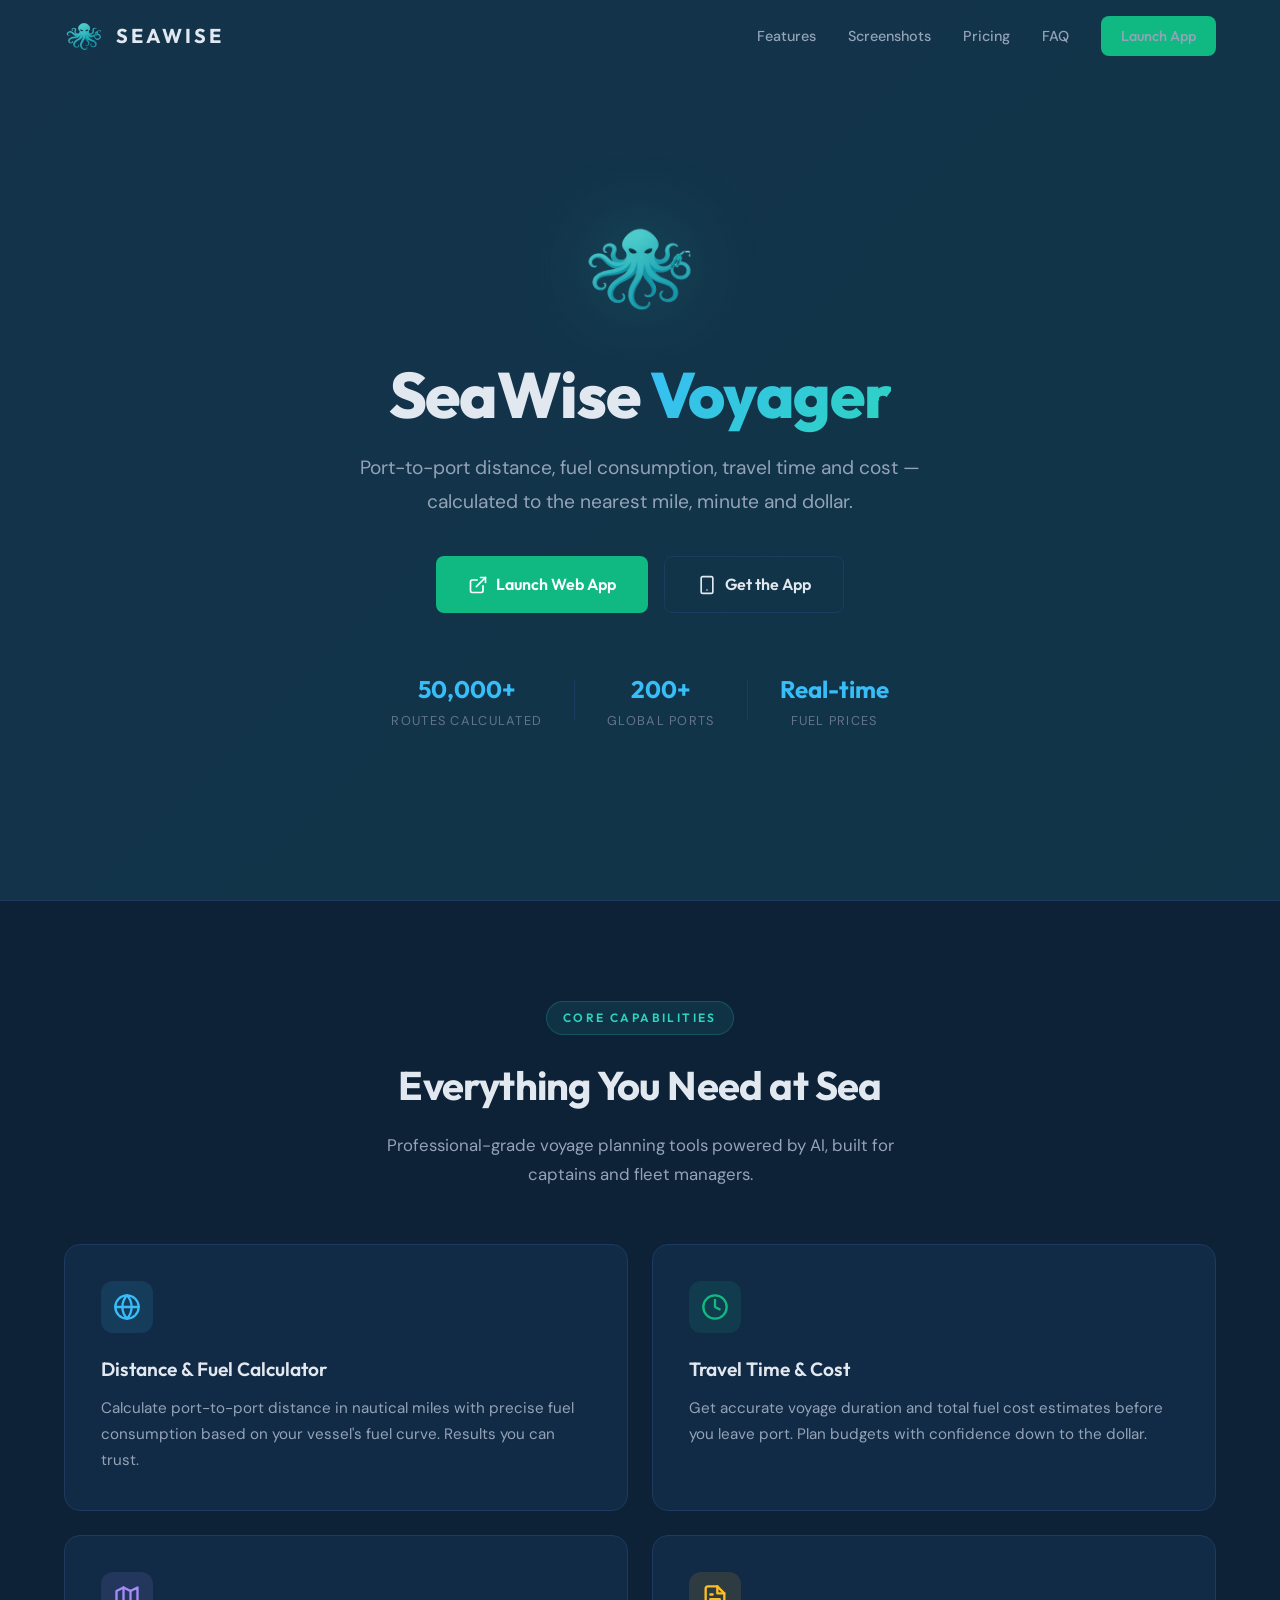
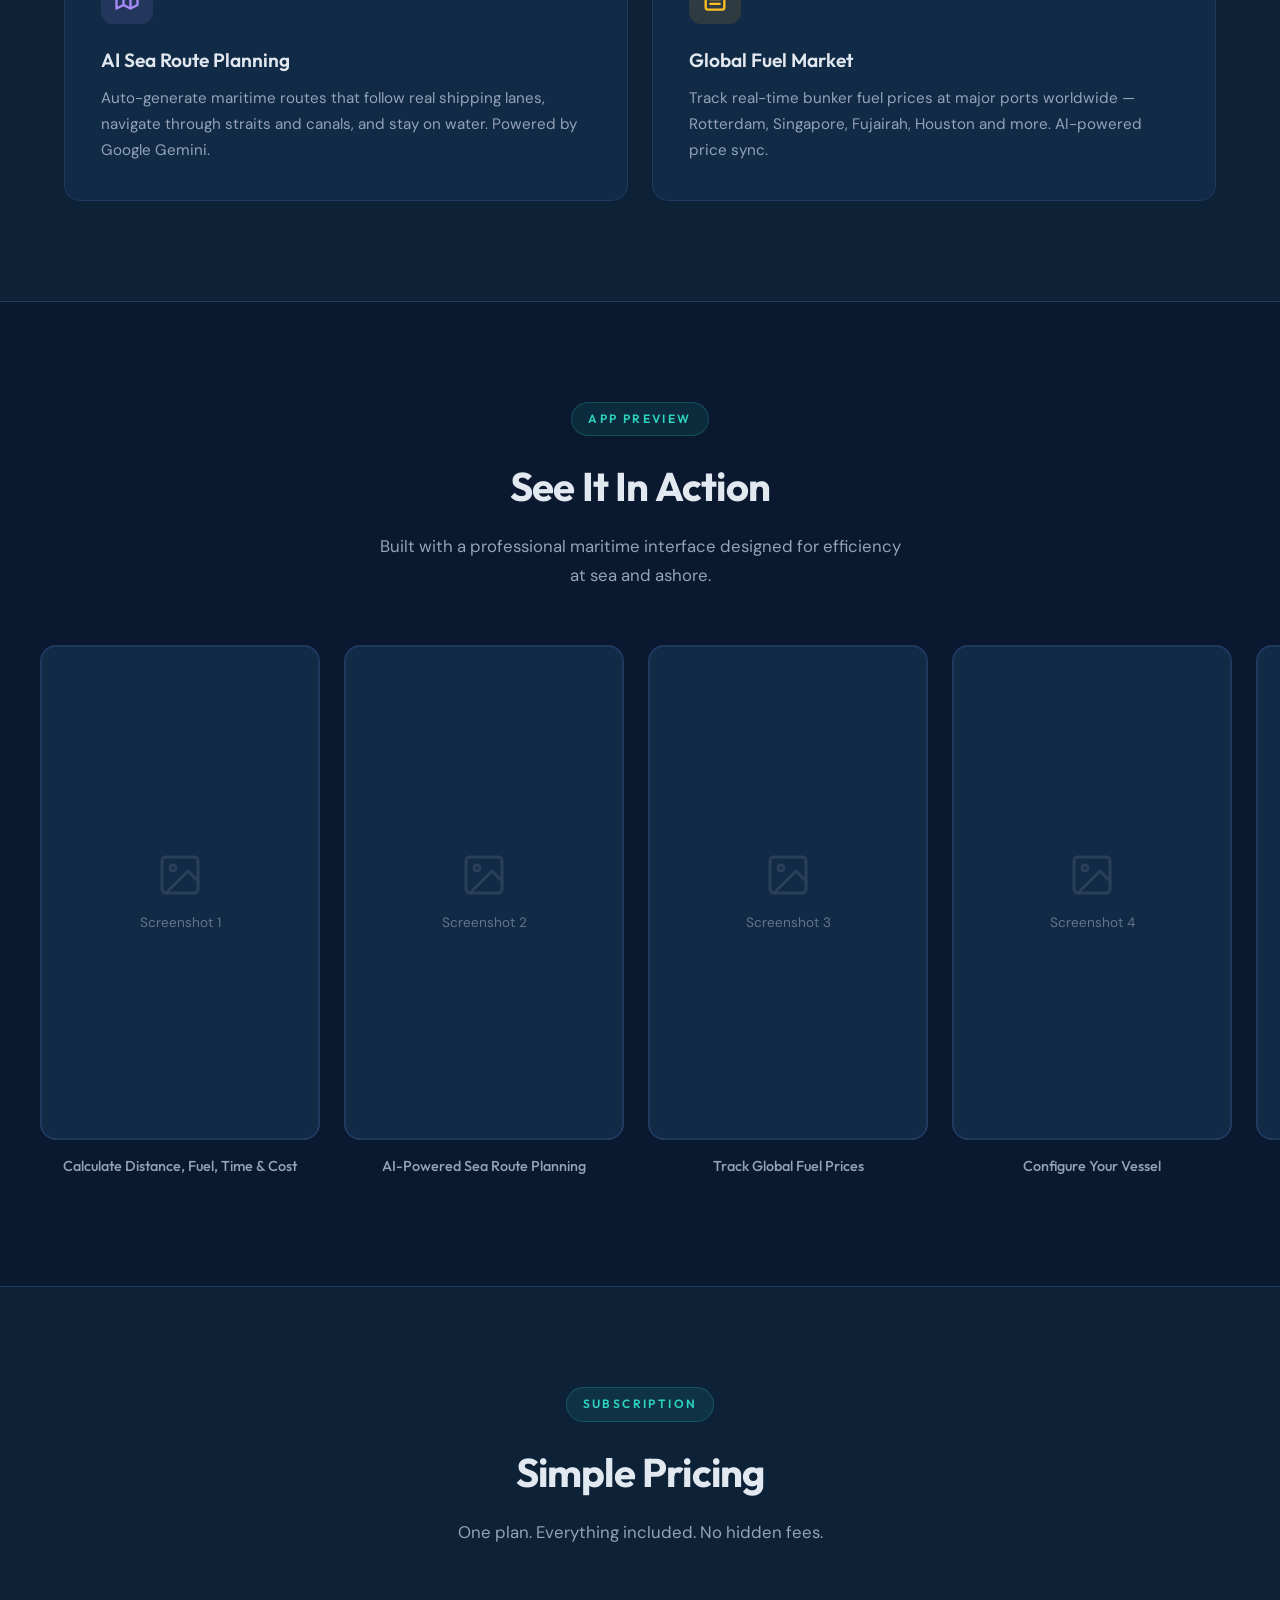
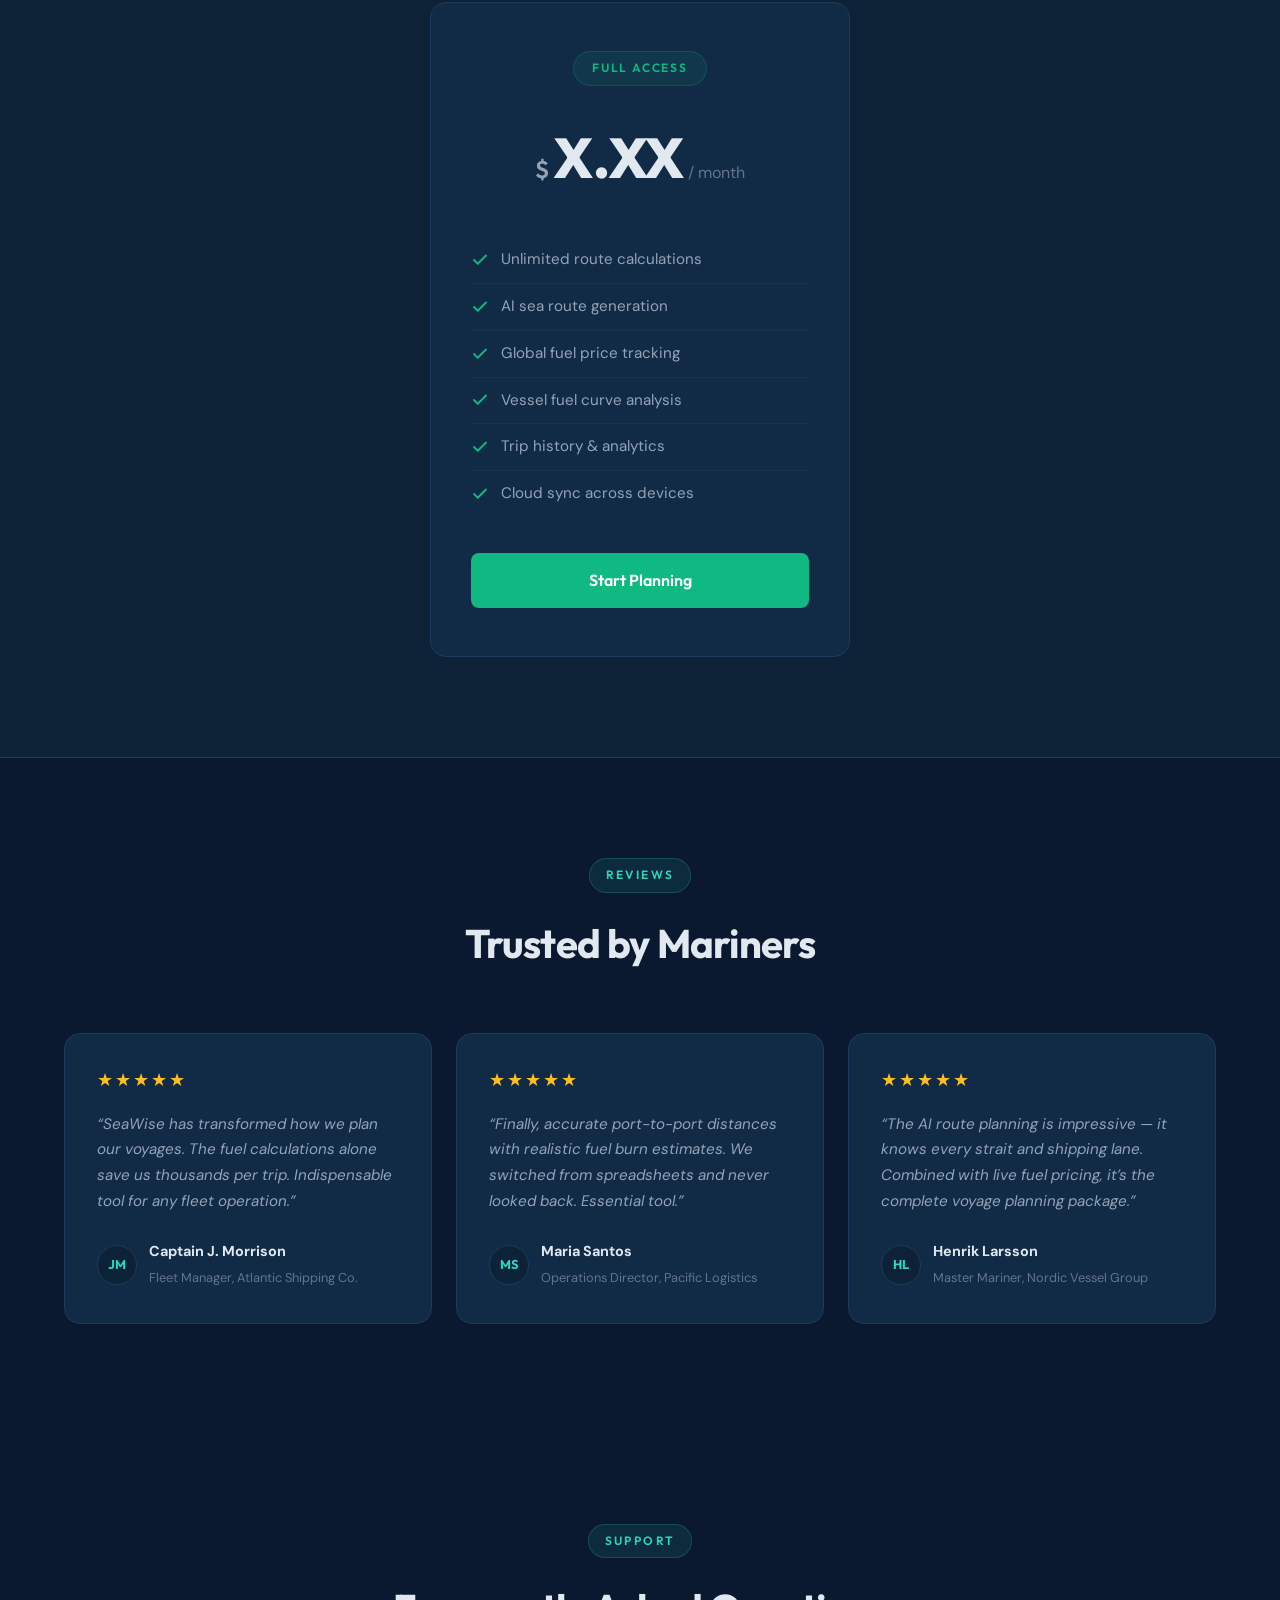
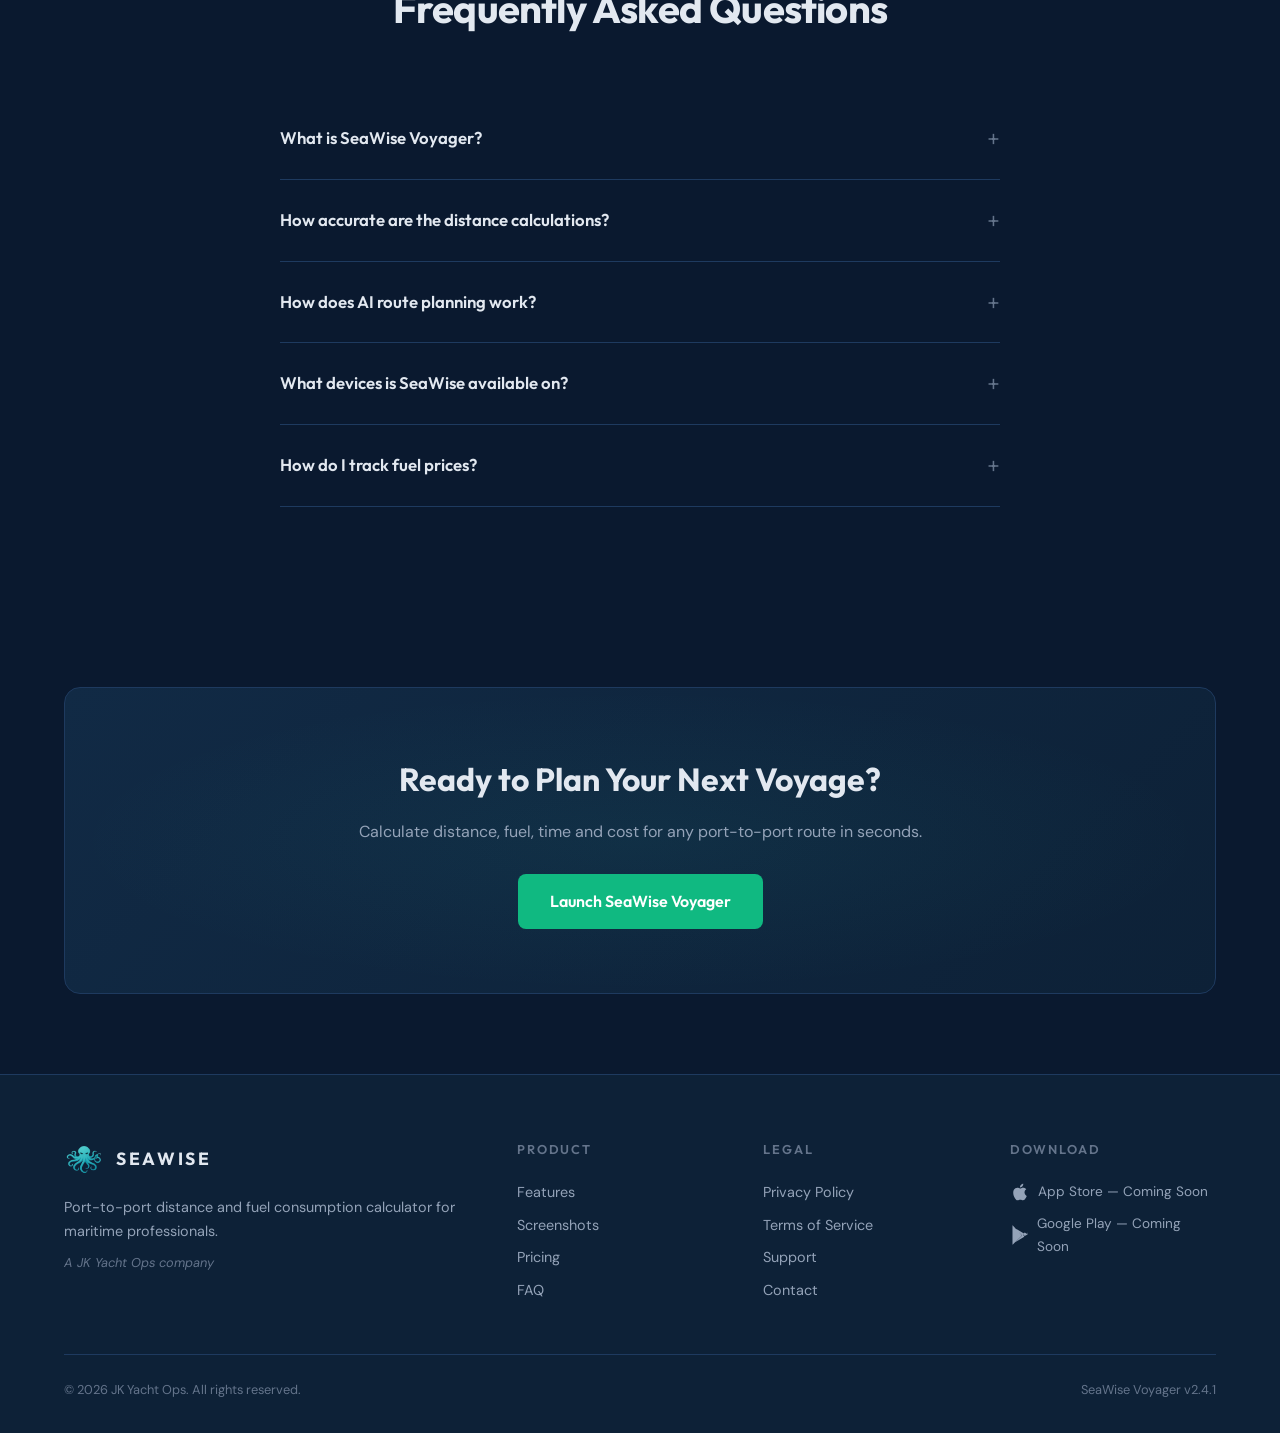
==== index.html @ 017d7a81 "feat: Complete landing page with privacy, terms, support, and metadata Landing page with dark mariti" ====
<!DOCTYPE html>
<html lang="en">
<head>
  <meta charset="UTF-8" />
  <meta name="viewport" content="width=device-width, initial-scale=1.0" />
  <meta name="theme-color" content="#0a192f" />
  <meta name="description" content="SeaWise Voyager — Port-to-port distance, fuel consumption, travel time and cost calculator for maritime professionals." />
  <title>SeaWise Voyager — Maritime Distance &amp; Fuel Calculator</title>
  <link rel="icon" type="image/png" href="images/logo.png" />
  <link rel="preconnect" href="https://fonts.googleapis.com" />
  <link rel="preconnect" href="https://fonts.gstatic.com" crossorigin />
  <link href="https://fonts.googleapis.com/css2?family=Outfit:wght@300;400;500;600;700;800&family=DM+Sans:ital,wght@0,400;0,500;0,700;1,400&display=swap" rel="stylesheet" />
  <link rel="stylesheet" href="style.css" />
</head>
<body>

  <!-- NAV -->
  <nav id="nav">
    <div class="nav-inner">
      <a href="#" class="nav-brand">
        <img src="images/logo.png" alt="SeaWise" class="nav-logo" />
        <span class="nav-wordmark">SEAWISE</span>
      </a>
      <button class="nav-toggle" aria-label="Toggle menu">
        <span></span><span></span><span></span>
      </button>
      <div class="nav-links">
        <a href="#features">Features</a>
        <a href="#screenshots">Screenshots</a>
        <a href="#pricing">Pricing</a>
        <a href="#faq">FAQ</a>
        <a href="https://seawise-voyager.vercel.app" class="btn btn-sm btn-green" target="_blank" rel="noopener">Launch App</a>
      </div>
    </div>
  </nav>

  <!-- HERO -->
  <section id="hero">
    <div class="hero-bg">
      <div class="hero-wave hero-wave-1"></div>
      <div class="hero-wave hero-wave-2"></div>
      <div class="hero-wave hero-wave-3"></div>
    </div>
    <div class="hero-content animate-in">
      <img src="images/logo.png" alt="SeaWise Voyager" class="hero-logo" />
      <h1>SeaWise <span class="text-gradient">Voyager</span></h1>
      <p class="hero-tagline">Port-to-port distance, fuel consumption, travel time and cost &mdash; calculated to the nearest mile, minute and dollar.</p>
      <div class="hero-actions">
        <a href="https://seawise-voyager.vercel.app" class="btn btn-green btn-lg" target="_blank" rel="noopener">
          <svg width="20" height="20" viewBox="0 0 24 24" fill="none" stroke="currentColor" stroke-width="2" stroke-linecap="round" stroke-linejoin="round"><path d="M18 13v6a2 2 0 0 1-2 2H5a2 2 0 0 1-2-2V8a2 2 0 0 1 2-2h6"/><polyline points="15 3 21 3 21 9"/><line x1="10" y1="14" x2="21" y2="3"/></svg>
          Launch Web App
        </a>
        <a href="#pricing" class="btn btn-outline btn-lg">
          <svg width="20" height="20" viewBox="0 0 24 24" fill="none" stroke="currentColor" stroke-width="2" stroke-linecap="round" stroke-linejoin="round"><rect x="5" y="2" width="14" height="20" rx="2" ry="2"/><line x1="12" y1="18" x2="12.01" y2="18"/></svg>
          Get the App
        </a>
      </div>
      <div class="hero-stats">
        <div class="hero-stat">
          <span class="hero-stat-value">50,000+</span>
          <span class="hero-stat-label">Routes Calculated</span>
        </div>
        <div class="hero-stat-divider"></div>
        <div class="hero-stat">
          <span class="hero-stat-value">200+</span>
          <span class="hero-stat-label">Global Ports</span>
        </div>
        <div class="hero-stat-divider"></div>
        <div class="hero-stat">
          <span class="hero-stat-value">Real-time</span>
          <span class="hero-stat-label">Fuel Prices</span>
        </div>
      </div>
    </div>
  </section>

  <!-- FEATURES -->
  <section id="features">
    <div class="container">
      <div class="section-header animate-in">
        <span class="section-tag">Core Capabilities</span>
        <h2>Everything You Need at Sea</h2>
        <p class="section-desc">Professional-grade voyage planning tools powered by AI, built for captains and fleet managers.</p>
      </div>
      <div class="features-grid">
        <div class="feature-card animate-in">
          <div class="feature-icon feature-icon-cyan">
            <svg width="28" height="28" viewBox="0 0 24 24" fill="none" stroke="currentColor" stroke-width="2" stroke-linecap="round" stroke-linejoin="round"><circle cx="12" cy="12" r="10"/><path d="M12 2a15.3 15.3 0 0 1 4 10 15.3 15.3 0 0 1-4 10 15.3 15.3 0 0 1-4-10 15.3 15.3 0 0 1 4-10z"/><line x1="2" y1="12" x2="22" y2="12"/></svg>
          </div>
          <h3>Distance &amp; Fuel Calculator</h3>
          <p>Calculate port-to-port distance in nautical miles with precise fuel consumption based on your vessel's fuel curve. Results you can trust.</p>
        </div>
        <div class="feature-card animate-in">
          <div class="feature-icon feature-icon-green">
            <svg width="28" height="28" viewBox="0 0 24 24" fill="none" stroke="currentColor" stroke-width="2" stroke-linecap="round" stroke-linejoin="round"><circle cx="12" cy="12" r="10"/><polyline points="12 6 12 12 16 14"/></svg>
          </div>
          <h3>Travel Time &amp; Cost</h3>
          <p>Get accurate voyage duration and total fuel cost estimates before you leave port. Plan budgets with confidence down to the dollar.</p>
        </div>
        <div class="feature-card animate-in">
          <div class="feature-icon feature-icon-purple">
            <svg width="28" height="28" viewBox="0 0 24 24" fill="none" stroke="currentColor" stroke-width="2" stroke-linecap="round" stroke-linejoin="round"><polygon points="3 6 9 3 15 6 21 3 21 18 15 21 9 18 3 21"/><line x1="9" y1="3" x2="9" y2="18"/><line x1="15" y1="6" x2="15" y2="21"/></svg>
          </div>
          <h3>AI Sea Route Planning</h3>
          <p>Auto-generate maritime routes that follow real shipping lanes, navigate through straits and canals, and stay on water. Powered by Google Gemini.</p>
        </div>
        <div class="feature-card animate-in">
          <div class="feature-icon feature-icon-amber">
            <svg width="28" height="28" viewBox="0 0 24 24" fill="none" stroke="currentColor" stroke-width="2" stroke-linecap="round" stroke-linejoin="round"><path d="M14 2H6a2 2 0 0 0-2 2v16a2 2 0 0 0 2 2h12a2 2 0 0 0 2-2V8z"/><polyline points="14 2 14 8 20 8"/><line x1="16" y1="13" x2="8" y2="13"/><line x1="16" y1="17" x2="8" y2="17"/><polyline points="10 9 9 9 8 9"/></svg>
          </div>
          <h3>Global Fuel Market</h3>
          <p>Track real-time bunker fuel prices at major ports worldwide &mdash; Rotterdam, Singapore, Fujairah, Houston and more. AI-powered price sync.</p>
        </div>
      </div>
    </div>
  </section>

  <!-- SCREENSHOTS -->
  <section id="screenshots">
    <div class="container">
      <div class="section-header animate-in">
        <span class="section-tag">App Preview</span>
        <h2>See It In Action</h2>
        <p class="section-desc">Built with a professional maritime interface designed for efficiency at sea and ashore.</p>
      </div>
    </div>
    <div class="screenshots-track animate-in">
      <div class="screenshot-item">
        <div class="screenshot-frame">
          <div class="screenshot-placeholder">
            <svg width="48" height="48" viewBox="0 0 24 24" fill="none" stroke="currentColor" stroke-width="1.5" stroke-linecap="round" stroke-linejoin="round" opacity="0.3"><rect x="3" y="3" width="18" height="18" rx="2" ry="2"/><circle cx="8.5" cy="8.5" r="1.5"/><polyline points="21 15 16 10 5 21"/></svg>
            <span>Screenshot 1</span>
          </div>
        </div>
        <p class="screenshot-caption">Calculate Distance, Fuel, Time &amp; Cost</p>
      </div>
      <div class="screenshot-item">
        <div class="screenshot-frame">
          <div class="screenshot-placeholder">
            <svg width="48" height="48" viewBox="0 0 24 24" fill="none" stroke="currentColor" stroke-width="1.5" stroke-linecap="round" stroke-linejoin="round" opacity="0.3"><rect x="3" y="3" width="18" height="18" rx="2" ry="2"/><circle cx="8.5" cy="8.5" r="1.5"/><polyline points="21 15 16 10 5 21"/></svg>
            <span>Screenshot 2</span>
          </div>
        </div>
        <p class="screenshot-caption">AI-Powered Sea Route Planning</p>
      </div>
      <div class="screenshot-item">
        <div class="screenshot-frame">
          <div class="screenshot-placeholder">
            <svg width="48" height="48" viewBox="0 0 24 24" fill="none" stroke="currentColor" stroke-width="1.5" stroke-linecap="round" stroke-linejoin="round" opacity="0.3"><rect x="3" y="3" width="18" height="18" rx="2" ry="2"/><circle cx="8.5" cy="8.5" r="1.5"/><polyline points="21 15 16 10 5 21"/></svg>
            <span>Screenshot 3</span>
          </div>
        </div>
        <p class="screenshot-caption">Track Global Fuel Prices</p>
      </div>
      <div class="screenshot-item">
        <div class="screenshot-frame">
          <div class="screenshot-placeholder">
            <svg width="48" height="48" viewBox="0 0 24 24" fill="none" stroke="currentColor" stroke-width="1.5" stroke-linecap="round" stroke-linejoin="round" opacity="0.3"><rect x="3" y="3" width="18" height="18" rx="2" ry="2"/><circle cx="8.5" cy="8.5" r="1.5"/><polyline points="21 15 16 10 5 21"/></svg>
            <span>Screenshot 4</span>
          </div>
        </div>
        <p class="screenshot-caption">Configure Your Vessel</p>
      </div>
      <div class="screenshot-item">
        <div class="screenshot-frame">
          <div class="screenshot-placeholder">
            <svg width="48" height="48" viewBox="0 0 24 24" fill="none" stroke="currentColor" stroke-width="1.5" stroke-linecap="round" stroke-linejoin="round" opacity="0.3"><rect x="3" y="3" width="18" height="18" rx="2" ry="2"/><circle cx="8.5" cy="8.5" r="1.5"/><polyline points="21 15 16 10 5 21"/></svg>
            <span>Screenshot 5</span>
          </div>
        </div>
        <p class="screenshot-caption">Voyage History &amp; Analytics</p>
      </div>
    </div>
  </section>

  <!-- PRICING -->
  <section id="pricing">
    <div class="container">
      <div class="section-header animate-in">
        <span class="section-tag">Subscription</span>
        <h2>Simple Pricing</h2>
        <p class="section-desc">One plan. Everything included. No hidden fees.</p>
      </div>
      <div class="pricing-card animate-in">
        <div class="pricing-badge">Full Access</div>
        <div class="pricing-amount">
          <span class="pricing-currency">$</span>
          <span class="pricing-value">X.XX</span>
          <span class="pricing-period">/ month</span>
        </div>
        <ul class="pricing-features">
          <li><svg width="18" height="18" viewBox="0 0 24 24" fill="none" stroke="#10b981" stroke-width="2.5" stroke-linecap="round" stroke-linejoin="round"><polyline points="20 6 9 17 4 12"/></svg> Unlimited route calculations</li>
          <li><svg width="18" height="18" viewBox="0 0 24 24" fill="none" stroke="#10b981" stroke-width="2.5" stroke-linecap="round" stroke-linejoin="round"><polyline points="20 6 9 17 4 12"/></svg> AI sea route generation</li>
          <li><svg width="18" height="18" viewBox="0 0 24 24" fill="none" stroke="#10b981" stroke-width="2.5" stroke-linecap="round" stroke-linejoin="round"><polyline points="20 6 9 17 4 12"/></svg> Global fuel price tracking</li>
          <li><svg width="18" height="18" viewBox="0 0 24 24" fill="none" stroke="#10b981" stroke-width="2.5" stroke-linecap="round" stroke-linejoin="round"><polyline points="20 6 9 17 4 12"/></svg> Vessel fuel curve analysis</li>
          <li><svg width="18" height="18" viewBox="0 0 24 24" fill="none" stroke="#10b981" stroke-width="2.5" stroke-linecap="round" stroke-linejoin="round"><polyline points="20 6 9 17 4 12"/></svg> Trip history &amp; analytics</li>
          <li><svg width="18" height="18" viewBox="0 0 24 24" fill="none" stroke="#10b981" stroke-width="2.5" stroke-linecap="round" stroke-linejoin="round"><polyline points="20 6 9 17 4 12"/></svg> Cloud sync across devices</li>
        </ul>
        <a href="https://seawise-voyager.vercel.app" class="btn btn-green btn-lg btn-full" target="_blank" rel="noopener">Start Planning</a>
      </div>
    </div>
  </section>

  <!-- TESTIMONIALS -->
  <section id="testimonials">
    <div class="container">
      <div class="section-header animate-in">
        <span class="section-tag">Reviews</span>
        <h2>Trusted by Mariners</h2>
      </div>
      <div class="testimonials-grid">
        <div class="testimonial-card animate-in">
          <div class="testimonial-stars">&#9733;&#9733;&#9733;&#9733;&#9733;</div>
          <blockquote>&ldquo;SeaWise has transformed how we plan our voyages. The fuel calculations alone save us thousands per trip. Indispensable tool for any fleet operation.&rdquo;</blockquote>
          <div class="testimonial-author">
            <div class="testimonial-avatar">JM</div>
            <div>
              <strong>Captain J. Morrison</strong>
              <span>Fleet Manager, Atlantic Shipping Co.</span>
            </div>
          </div>
        </div>
        <div class="testimonial-card animate-in">
          <div class="testimonial-stars">&#9733;&#9733;&#9733;&#9733;&#9733;</div>
          <blockquote>&ldquo;Finally, accurate port-to-port distances with realistic fuel burn estimates. We switched from spreadsheets and never looked back. Essential tool.&rdquo;</blockquote>
          <div class="testimonial-author">
            <div class="testimonial-avatar">MS</div>
            <div>
              <strong>Maria Santos</strong>
              <span>Operations Director, Pacific Logistics</span>
            </div>
          </div>
        </div>
        <div class="testimonial-card animate-in">
          <div class="testimonial-stars">&#9733;&#9733;&#9733;&#9733;&#9733;</div>
          <blockquote>&ldquo;The AI route planning is impressive &mdash; it knows every strait and shipping lane. Combined with live fuel pricing, it&rsquo;s the complete voyage planning package.&rdquo;</blockquote>
          <div class="testimonial-author">
            <div class="testimonial-avatar">HL</div>
            <div>
              <strong>Henrik Larsson</strong>
              <span>Master Mariner, Nordic Vessel Group</span>
            </div>
          </div>
        </div>
      </div>
    </div>
  </section>

  <!-- FAQ -->
  <section id="faq">
    <div class="container">
      <div class="section-header animate-in">
        <span class="section-tag">Support</span>
        <h2>Frequently Asked Questions</h2>
      </div>
      <div class="faq-list animate-in">
        <details class="faq-item">
          <summary>What is SeaWise Voyager?</summary>
          <div class="faq-answer">
            <p>SeaWise Voyager is a port-to-port distance and fuel consumption calculator built for maritime professionals. Enter your origin and destination ports, configure your vessel's speed and fuel burn rate, and get precise calculations for distance (nautical miles), fuel consumption (liters or gallons), estimated travel time, and total voyage cost. It also includes AI-powered sea route generation and a global fuel price tracker.</p>
          </div>
        </details>
        <details class="faq-item">
          <summary>How accurate are the distance calculations?</summary>
          <div class="faq-answer">
            <p>SeaWise uses AI-powered route generation with Google Search grounding to plot realistic maritime routes that follow established shipping lanes, navigate through straits and canals, and avoid land. Distance is calculated using the Haversine formula along the generated waypoints, giving you nautical mile accuracy that reflects actual sailing routes rather than straight-line estimates.</p>
          </div>
        </details>
        <details class="faq-item">
          <summary>How does AI route planning work?</summary>
          <div class="faq-answer">
            <p>When you enter origin and destination ports, our AI analyzes the route and generates maritime waypoints that follow real shipping lanes. It accounts for major chokepoints like the English Channel, Strait of Gibraltar, Suez Canal, Malacca Strait, and Panama Canal. The AI uses Google Search grounding to access real geographic data, ensuring waypoints stay on navigable water.</p>
          </div>
        </details>
        <details class="faq-item">
          <summary>What devices is SeaWise available on?</summary>
          <div class="faq-answer">
            <p>SeaWise Voyager is available as a web app accessible from any modern browser at <a href="https://seawise-voyager.vercel.app" target="_blank" rel="noopener">seawise-voyager.vercel.app</a>. Native iOS and Android apps are coming soon to the Apple App Store and Google Play Store. Your data syncs seamlessly across all your devices via cloud storage.</p>
          </div>
        </details>
        <details class="faq-item">
          <summary>How do I track fuel prices?</summary>
          <div class="faq-answer">
            <p>The Global Fuel Market feature tracks bunker fuel prices at major ports worldwide including Rotterdam, Singapore, Fujairah, Houston, Gibraltar, Panama Canal, and Miami. Prices are updated via AI-powered sync that pulls the latest rates from global fuel suppliers. You can view prices per liter or per gallon, compare across ports, and factor live pricing into your voyage cost estimates.</p>
          </div>
        </details>
      </div>
    </div>
  </section>

  <!-- CTA BANNER -->
  <section id="cta">
    <div class="container">
      <div class="cta-card animate-in">
        <h2>Ready to Plan Your Next Voyage?</h2>
        <p>Calculate distance, fuel, time and cost for any port-to-port route in seconds.</p>
        <a href="https://seawise-voyager.vercel.app" class="btn btn-green btn-lg" target="_blank" rel="noopener">Launch SeaWise Voyager</a>
      </div>
    </div>
  </section>

  <!-- FOOTER -->
  <footer id="footer">
    <div class="container">
      <div class="footer-grid">
        <div class="footer-brand">
          <div class="footer-logo-row">
            <img src="images/logo.png" alt="SeaWise" class="footer-logo" />
            <span class="footer-wordmark">SEAWISE</span>
          </div>
          <p class="footer-tagline">Port-to-port distance and fuel consumption calculator for maritime professionals.</p>
          <p class="footer-company">A JK Yacht Ops company</p>
        </div>
        <div class="footer-col">
          <h4>Product</h4>
          <a href="#features">Features</a>
          <a href="#screenshots">Screenshots</a>
          <a href="#pricing">Pricing</a>
          <a href="#faq">FAQ</a>
        </div>
        <div class="footer-col">
          <h4>Legal</h4>
          <a href="privacy.html">Privacy Policy</a>
          <a href="terms.html">Terms of Service</a>
          <a href="support.html">Support</a>
          <a href="mailto:contact@seawise.site">Contact</a>
        </div>
        <div class="footer-col">
          <h4>Download</h4>
          <a href="#" class="store-badge">
            <svg width="20" height="20" viewBox="0 0 24 24" fill="currentColor"><path d="M18.71 19.5c-.83 1.24-1.71 2.45-3.05 2.47-1.34.03-1.77-.79-3.29-.79-1.53 0-2 .77-3.27.82-1.31.05-2.3-1.32-3.14-2.53C4.25 17 2.94 12.45 4.7 9.39c.87-1.52 2.43-2.48 4.12-2.51 1.28-.02 2.5.87 3.29.87.78 0 2.26-1.07 3.8-.91.65.03 2.47.26 3.64 1.98-.09.06-2.17 1.28-2.15 3.81.03 3.02 2.65 4.03 2.68 4.04-.03.07-.42 1.44-1.38 2.83M13 3.5c.73-.83 1.94-1.46 2.94-1.5.13 1.17-.34 2.35-1.04 3.19-.69.85-1.83 1.51-2.95 1.42-.15-1.15.41-2.35 1.05-3.11z"/></svg>
            App Store — Coming Soon
          </a>
          <a href="#" class="store-badge">
            <svg width="20" height="20" viewBox="0 0 24 24" fill="currentColor"><path d="M3.18 23.67L14.32 12.53 3.18.34c-.27.12-.18.96-.18 1.2V22.5c0 .23-.09 1.03.18 1.17zM16.8 10.06L5.82 3.72l9.16 9.16L16.8 10.06zm.59 3.37l-1.83-1.83-9.16 9.16L16.8 14.42l.59-.99zM21.2 11.1l-3.39-1.98-2.09 2.09 2.09 2.09 3.39-1.98c.58-.34.58-1.88 0-2.22z"/></svg>
            Google Play — Coming Soon
          </a>
        </div>
      </div>
      <div class="footer-bottom">
        <p>&copy; 2026 JK Yacht Ops. All rights reserved.</p>
        <p>SeaWise Voyager v2.4.1</p>
      </div>
    </div>
  </footer>

  <script src="script.js"></script>
</body>
</html>
---- style.css ----
/* =============================================
   SeaWise Voyager — Landing Page
   Dark maritime command bridge aesthetic
   ============================================= */

:root {
  --bg-primary: #0a192f;
  --bg-secondary: #0d2137;
  --bg-card: #112a45;
  --bg-card-hover: #153352;
  --border: #1e3a5f;
  --border-glow: #38bdf8;
  --text-primary: #e2e8f0;
  --text-secondary: #94a3b8;
  --text-muted: #64748b;
  --accent-cyan: #38bdf8;
  --accent-teal: #2dd4bf;
  --accent-green: #10b981;
  --accent-purple: #a78bfa;
  --accent-amber: #fbbf24;
  --font-display: 'Outfit', sans-serif;
  --font-body: 'DM Sans', sans-serif;
  --radius: 16px;
  --radius-sm: 8px;
}

*, *::before, *::after {
  margin: 0;
  padding: 0;
  box-sizing: border-box;
}

html {
  scroll-behavior: smooth;
  scroll-padding-top: 80px;
}

body {
  font-family: var(--font-body);
  background: var(--bg-primary);
  color: var(--text-primary);
  line-height: 1.7;
  overflow-x: hidden;
  -webkit-font-smoothing: antialiased;
}

.container {
  max-width: 1200px;
  margin: 0 auto;
  padding: 0 24px;
}

/* --- ANIMATIONS --- */

.animate-in {
  opacity: 0;
  transform: translateY(32px);
  transition: opacity 0.7s cubic-bezier(0.16, 1, 0.3, 1), transform 0.7s cubic-bezier(0.16, 1, 0.3, 1);
}

.animate-in.visible {
  opacity: 1;
  transform: translateY(0);
}

/* Stagger children */
.features-grid .animate-in:nth-child(2) { transition-delay: 0.1s; }
.features-grid .animate-in:nth-child(3) { transition-delay: 0.2s; }
.features-grid .animate-in:nth-child(4) { transition-delay: 0.3s; }
.testimonials-grid .animate-in:nth-child(2) { transition-delay: 0.1s; }
.testimonials-grid .animate-in:nth-child(3) { transition-delay: 0.2s; }

/* --- NAV --- */

#nav {
  position: fixed;
  top: 0;
  left: 0;
  right: 0;
  z-index: 100;
  padding: 16px 0;
  transition: all 0.3s ease;
  border-bottom: 1px solid transparent;
}

#nav.scrolled {
  background: rgba(10, 25, 47, 0.92);
  backdrop-filter: blur(16px);
  -webkit-backdrop-filter: blur(16px);
  border-bottom-color: var(--border);
  padding: 12px 0;
}

.nav-inner {
  max-width: 1200px;
  margin: 0 auto;
  padding: 0 24px;
  display: flex;
  align-items: center;
  justify-content: space-between;
}

.nav-brand {
  display: flex;
  align-items: center;
  gap: 12px;
  text-decoration: none;
}

.nav-logo {
  height: 40px;
  width: auto;
}

.nav-wordmark {
  font-family: var(--font-display);
  font-weight: 700;
  font-size: 1.25rem;
  letter-spacing: 0.15em;
  color: var(--text-primary);
}

.nav-links {
  display: flex;
  align-items: center;
  gap: 32px;
}

.nav-links a {
  color: var(--text-secondary);
  text-decoration: none;
  font-size: 0.9rem;
  font-weight: 500;
  transition: color 0.2s;
}

.nav-links a:hover {
  color: var(--accent-cyan);
}

.nav-toggle {
  display: none;
  flex-direction: column;
  gap: 5px;
  background: none;
  border: none;
  cursor: pointer;
  padding: 4px;
}

.nav-toggle span {
  display: block;
  width: 24px;
  height: 2px;
  background: var(--text-primary);
  border-radius: 2px;
  transition: all 0.3s;
}

/* --- BUTTONS --- */

.btn {
  display: inline-flex;
  align-items: center;
  gap: 8px;
  font-family: var(--font-display);
  font-weight: 600;
  text-decoration: none;
  border-radius: var(--radius-sm);
  transition: all 0.25s cubic-bezier(0.16, 1, 0.3, 1);
  cursor: pointer;
  border: none;
  white-space: nowrap;
}

.btn-sm {
  font-size: 0.85rem;
  padding: 8px 20px;
}

.btn-lg {
  font-size: 1rem;
  padding: 14px 32px;
}

.btn-green {
  background: var(--accent-green);
  color: #fff;
}

.btn-green:hover {
  background: #0ea572;
  transform: translateY(-2px);
  box-shadow: 0 8px 30px rgba(16, 185, 129, 0.3);
}

.btn-outline {
  background: transparent;
  color: var(--text-primary);
  border: 1.5px solid var(--border);
}

.btn-outline:hover {
  border-color: var(--accent-cyan);
  color: var(--accent-cyan);
  transform: translateY(-2px);
}

.btn-full {
  width: 100%;
  justify-content: center;
}

/* --- HERO --- */

#hero {
  position: relative;
  min-height: 100vh;
  display: flex;
  align-items: center;
  justify-content: center;
  text-align: center;
  padding: 120px 24px 80px;
  overflow: hidden;
}

.hero-bg {
  position: absolute;
  inset: 0;
  overflow: hidden;
}

.hero-wave {
  position: absolute;
  width: 200%;
  height: 200%;
  top: -50%;
  left: -50%;
  border-radius: 45%;
  opacity: 0.08;
}

.hero-wave-1 {
  background: linear-gradient(135deg, var(--accent-cyan), var(--accent-teal));
  animation: wave-rotate 25s linear infinite;
}

.hero-wave-2 {
  background: linear-gradient(135deg, var(--accent-teal), var(--accent-green));
  animation: wave-rotate 30s linear infinite reverse;
  opacity: 0.05;
}

.hero-wave-3 {
  background: linear-gradient(135deg, var(--accent-purple), var(--accent-cyan));
  animation: wave-rotate 35s linear infinite;
  opacity: 0.04;
}

@keyframes wave-rotate {
  from { transform: rotate(0deg); }
  to { transform: rotate(360deg); }
}

.hero-content {
  position: relative;
  z-index: 1;
  max-width: 720px;
}

.hero-logo {
  width: 120px;
  height: 120px;
  margin-bottom: 24px;
  filter: drop-shadow(0 0 40px rgba(45, 212, 191, 0.3));
  animation: float 6s ease-in-out infinite;
}

@keyframes float {
  0%, 100% { transform: translateY(0); }
  50% { transform: translateY(-12px); }
}

#hero h1 {
  font-family: var(--font-display);
  font-size: clamp(2.5rem, 6vw, 4rem);
  font-weight: 800;
  letter-spacing: -0.02em;
  line-height: 1.1;
  margin-bottom: 20px;
}

.text-gradient {
  background: linear-gradient(135deg, var(--accent-cyan), var(--accent-teal));
  -webkit-background-clip: text;
  -webkit-text-fill-color: transparent;
  background-clip: text;
}

.hero-tagline {
  font-size: clamp(1rem, 2.5vw, 1.2rem);
  color: var(--text-secondary);
  max-width: 560px;
  margin: 0 auto 36px;
  line-height: 1.8;
}

.hero-actions {
  display: flex;
  gap: 16px;
  justify-content: center;
  flex-wrap: wrap;
  margin-bottom: 56px;
}

.hero-stats {
  display: flex;
  align-items: center;
  justify-content: center;
  gap: 32px;
  flex-wrap: wrap;
}

.hero-stat {
  display: flex;
  flex-direction: column;
}

.hero-stat-value {
  font-family: var(--font-display);
  font-size: 1.5rem;
  font-weight: 700;
  color: var(--accent-cyan);
}

.hero-stat-label {
  font-size: 0.8rem;
  color: var(--text-muted);
  text-transform: uppercase;
  letter-spacing: 0.1em;
}

.hero-stat-divider {
  width: 1px;
  height: 40px;
  background: var(--border);
}

/* --- SECTIONS SHARED --- */

section {
  padding: 100px 0;
}

.section-header {
  text-align: center;
  margin-bottom: 56px;
}

.section-tag {
  display: inline-block;
  font-family: var(--font-display);
  font-size: 0.75rem;
  font-weight: 600;
  text-transform: uppercase;
  letter-spacing: 0.2em;
  color: var(--accent-teal);
  background: rgba(45, 212, 191, 0.1);
  border: 1px solid rgba(45, 212, 191, 0.2);
  padding: 6px 16px;
  border-radius: 100px;
  margin-bottom: 16px;
}

.section-header h2 {
  font-family: var(--font-display);
  font-size: clamp(1.8rem, 4vw, 2.5rem);
  font-weight: 700;
  letter-spacing: -0.02em;
  margin-bottom: 12px;
}

.section-desc {
  color: var(--text-secondary);
  font-size: 1.05rem;
  max-width: 540px;
  margin: 0 auto;
}

/* --- FEATURES --- */

#features {
  background: var(--bg-secondary);
  border-top: 1px solid var(--border);
  border-bottom: 1px solid var(--border);
}

.features-grid {
  display: grid;
  grid-template-columns: repeat(2, 1fr);
  gap: 24px;
}

.feature-card {
  background: var(--bg-card);
  border: 1px solid var(--border);
  border-radius: var(--radius);
  padding: 36px;
  transition: all 0.35s cubic-bezier(0.16, 1, 0.3, 1);
}

.feature-card:hover {
  border-color: var(--border-glow);
  transform: translateY(-4px);
  box-shadow: 0 12px 40px rgba(56, 189, 248, 0.08);
}

.feature-icon {
  width: 52px;
  height: 52px;
  border-radius: 12px;
  display: flex;
  align-items: center;
  justify-content: center;
  margin-bottom: 20px;
}

.feature-icon-cyan { background: rgba(56, 189, 248, 0.12); color: var(--accent-cyan); }
.feature-icon-green { background: rgba(16, 185, 129, 0.12); color: var(--accent-green); }
.feature-icon-purple { background: rgba(167, 139, 250, 0.12); color: var(--accent-purple); }
.feature-icon-amber { background: rgba(251, 191, 36, 0.12); color: var(--accent-amber); }

.feature-card h3 {
  font-family: var(--font-display);
  font-size: 1.2rem;
  font-weight: 600;
  margin-bottom: 10px;
}

.feature-card p {
  color: var(--text-secondary);
  font-size: 0.95rem;
  line-height: 1.7;
}

/* --- SCREENSHOTS --- */

#screenshots {
  overflow: hidden;
}

.screenshots-track {
  display: flex;
  gap: 24px;
  padding: 0 max(24px, calc((100vw - 1200px) / 2));
  overflow-x: auto;
  scroll-snap-type: x mandatory;
  -webkit-overflow-scrolling: touch;
  scrollbar-width: none;
  padding-bottom: 8px;
}

.screenshots-track::-webkit-scrollbar {
  display: none;
}

.screenshot-item {
  flex-shrink: 0;
  scroll-snap-align: center;
  text-align: center;
}

.screenshot-frame {
  width: 280px;
  border-radius: var(--radius);
  overflow: hidden;
  border: 2px solid var(--border);
  background: var(--bg-card);
  transition: border-color 0.3s;
}

.screenshot-frame:hover {
  border-color: var(--accent-cyan);
}

.screenshot-frame img {
  width: 100%;
  height: auto;
  display: block;
}

.screenshot-placeholder {
  aspect-ratio: 9 / 16;
  display: flex;
  flex-direction: column;
  align-items: center;
  justify-content: center;
  gap: 12px;
  color: var(--text-muted);
  font-size: 0.85rem;
}

.screenshot-caption {
  margin-top: 14px;
  font-family: var(--font-display);
  font-size: 0.9rem;
  font-weight: 500;
  color: var(--text-secondary);
}

/* --- PRICING --- */

#pricing {
  background: var(--bg-secondary);
  border-top: 1px solid var(--border);
  border-bottom: 1px solid var(--border);
}

.pricing-card {
  max-width: 420px;
  margin: 0 auto;
  background: var(--bg-card);
  border: 1.5px solid var(--border);
  border-radius: var(--radius);
  padding: 48px 40px;
  text-align: center;
  position: relative;
  transition: all 0.35s;
}

.pricing-card:hover {
  border-color: var(--accent-green);
  box-shadow: 0 0 60px rgba(16, 185, 129, 0.1);
}

.pricing-badge {
  display: inline-block;
  font-family: var(--font-display);
  font-size: 0.75rem;
  font-weight: 600;
  text-transform: uppercase;
  letter-spacing: 0.15em;
  color: var(--accent-green);
  background: rgba(16, 185, 129, 0.1);
  border: 1px solid rgba(16, 185, 129, 0.2);
  padding: 6px 18px;
  border-radius: 100px;
  margin-bottom: 24px;
}

.pricing-amount {
  margin-bottom: 32px;
  display: flex;
  align-items: baseline;
  justify-content: center;
  gap: 4px;
}

.pricing-currency {
  font-family: var(--font-display);
  font-size: 1.5rem;
  font-weight: 600;
  color: var(--text-secondary);
}

.pricing-value {
  font-family: var(--font-display);
  font-size: 3.5rem;
  font-weight: 800;
  letter-spacing: -0.03em;
}

.pricing-period {
  font-size: 1rem;
  color: var(--text-muted);
}

.pricing-features {
  list-style: none;
  text-align: left;
  margin-bottom: 36px;
}

.pricing-features li {
  display: flex;
  align-items: center;
  gap: 12px;
  padding: 10px 0;
  font-size: 0.95rem;
  color: var(--text-secondary);
  border-bottom: 1px solid rgba(30, 58, 95, 0.5);
}

.pricing-features li:last-child {
  border-bottom: none;
}

/* --- TESTIMONIALS --- */

.testimonials-grid {
  display: grid;
  grid-template-columns: repeat(3, 1fr);
  gap: 24px;
}

.testimonial-card {
  background: var(--bg-card);
  border: 1px solid var(--border);
  border-radius: var(--radius);
  padding: 32px;
}

.testimonial-stars {
  color: var(--accent-amber);
  font-size: 1.1rem;
  letter-spacing: 2px;
  margin-bottom: 16px;
}

.testimonial-card blockquote {
  font-style: italic;
  color: var(--text-secondary);
  font-size: 0.95rem;
  line-height: 1.7;
  margin-bottom: 24px;
}

.testimonial-author {
  display: flex;
  align-items: center;
  gap: 12px;
}

.testimonial-avatar {
  width: 40px;
  height: 40px;
  border-radius: 50%;
  background: var(--bg-secondary);
  border: 1px solid var(--border);
  display: flex;
  align-items: center;
  justify-content: center;
  font-family: var(--font-display);
  font-weight: 700;
  font-size: 0.8rem;
  color: var(--accent-teal);
  flex-shrink: 0;
}

.testimonial-author strong {
  display: block;
  font-size: 0.9rem;
}

.testimonial-author span {
  font-size: 0.8rem;
  color: var(--text-muted);
}

/* --- FAQ --- */

.faq-list {
  max-width: 720px;
  margin: 0 auto;
}

.faq-item {
  border-bottom: 1px solid var(--border);
}

.faq-item summary {
  padding: 20px 0;
  cursor: pointer;
  font-family: var(--font-display);
  font-size: 1.05rem;
  font-weight: 600;
  color: var(--text-primary);
  list-style: none;
  display: flex;
  align-items: center;
  justify-content: space-between;
  transition: color 0.2s;
}

.faq-item summary:hover {
  color: var(--accent-cyan);
}

.faq-item summary::-webkit-details-marker {
  display: none;
}

.faq-item summary::after {
  content: '+';
  font-size: 1.5rem;
  font-weight: 300;
  color: var(--text-muted);
  transition: transform 0.3s;
  flex-shrink: 0;
  margin-left: 16px;
}

.faq-item[open] summary::after {
  transform: rotate(45deg);
}

.faq-answer {
  padding: 0 0 20px;
  color: var(--text-secondary);
  font-size: 0.95rem;
  line-height: 1.8;
}

.faq-answer a {
  color: var(--accent-cyan);
  text-decoration: none;
}

.faq-answer a:hover {
  text-decoration: underline;
}

/* --- CTA BANNER --- */

#cta {
  padding: 80px 0;
}

.cta-card {
  background: linear-gradient(135deg, var(--bg-card), var(--bg-secondary));
  border: 1px solid var(--border);
  border-radius: var(--radius);
  padding: 64px 40px;
  text-align: center;
  position: relative;
  overflow: hidden;
}

.cta-card::before {
  content: '';
  position: absolute;
  inset: 0;
  background: radial-gradient(ellipse at center, rgba(45, 212, 191, 0.06), transparent 70%);
  pointer-events: none;
}

.cta-card h2 {
  font-family: var(--font-display);
  font-size: clamp(1.5rem, 3vw, 2rem);
  font-weight: 700;
  margin-bottom: 12px;
  position: relative;
}

.cta-card p {
  color: var(--text-secondary);
  margin-bottom: 28px;
  position: relative;
}

.cta-card .btn {
  position: relative;
}

/* --- FOOTER --- */

#footer {
  background: var(--bg-secondary);
  border-top: 1px solid var(--border);
  padding: 64px 0 32px;
}

.footer-grid {
  display: grid;
  grid-template-columns: 2fr 1fr 1fr 1fr;
  gap: 40px;
  margin-bottom: 48px;
}

.footer-logo-row {
  display: flex;
  align-items: center;
  gap: 12px;
  margin-bottom: 16px;
}

.footer-logo {
  width: 40px;
  height: 40px;
}

.footer-wordmark {
  font-family: var(--font-display);
  font-weight: 700;
  font-size: 1.1rem;
  letter-spacing: 0.15em;
}

.footer-tagline {
  color: var(--text-secondary);
  font-size: 0.9rem;
  line-height: 1.7;
  margin-bottom: 8px;
}

.footer-company {
  font-size: 0.8rem;
  color: var(--text-muted);
  font-style: italic;
}

.footer-col h4 {
  font-family: var(--font-display);
  font-size: 0.8rem;
  font-weight: 600;
  text-transform: uppercase;
  letter-spacing: 0.15em;
  color: var(--text-muted);
  margin-bottom: 16px;
}

.footer-col a {
  display: block;
  color: var(--text-secondary);
  text-decoration: none;
  font-size: 0.9rem;
  padding: 4px 0;
  transition: color 0.2s;
}

.footer-col a:hover {
  color: var(--accent-cyan);
}

.store-badge {
  display: flex !important;
  align-items: center;
  gap: 8px;
  font-size: 0.85rem !important;
}

.footer-bottom {
  display: flex;
  justify-content: space-between;
  align-items: center;
  padding-top: 24px;
  border-top: 1px solid var(--border);
  font-size: 0.8rem;
  color: var(--text-muted);
}

/* --- RESPONSIVE --- */

@media (max-width: 1024px) {
  .features-grid {
    grid-template-columns: repeat(2, 1fr);
  }
  .testimonials-grid {
    grid-template-columns: 1fr;
    max-width: 520px;
    margin: 0 auto;
  }
  .footer-grid {
    grid-template-columns: 1fr 1fr;
    gap: 32px;
  }
}

@media (max-width: 768px) {
  .nav-toggle {
    display: flex;
  }
  .nav-links {
    position: fixed;
    top: 0;
    right: 0;
    bottom: 0;
    width: 280px;
    background: var(--bg-secondary);
    border-left: 1px solid var(--border);
    flex-direction: column;
    padding: 80px 32px 32px;
    gap: 20px;
    transform: translateX(100%);
    transition: transform 0.3s cubic-bezier(0.16, 1, 0.3, 1);
    z-index: 200;
  }
  .nav-links.open {
    transform: translateX(0);
  }
  .nav-links a {
    font-size: 1.1rem;
  }
  .features-grid {
    grid-template-columns: 1fr;
  }
  #hero {
    min-height: auto;
    padding: 140px 24px 60px;
  }
  .hero-stats {
    gap: 20px;
  }
  .hero-stat-divider {
    display: none;
  }
  .hero-logo {
    width: 90px;
    height: 90px;
  }
  section {
    padding: 64px 0;
  }
  .pricing-card {
    padding: 36px 28px;
  }
  .footer-grid {
    grid-template-columns: 1fr;
    gap: 32px;
  }
  .footer-bottom {
    flex-direction: column;
    gap: 8px;
    text-align: center;
  }
  .screenshot-frame {
    width: 240px;
  }
}
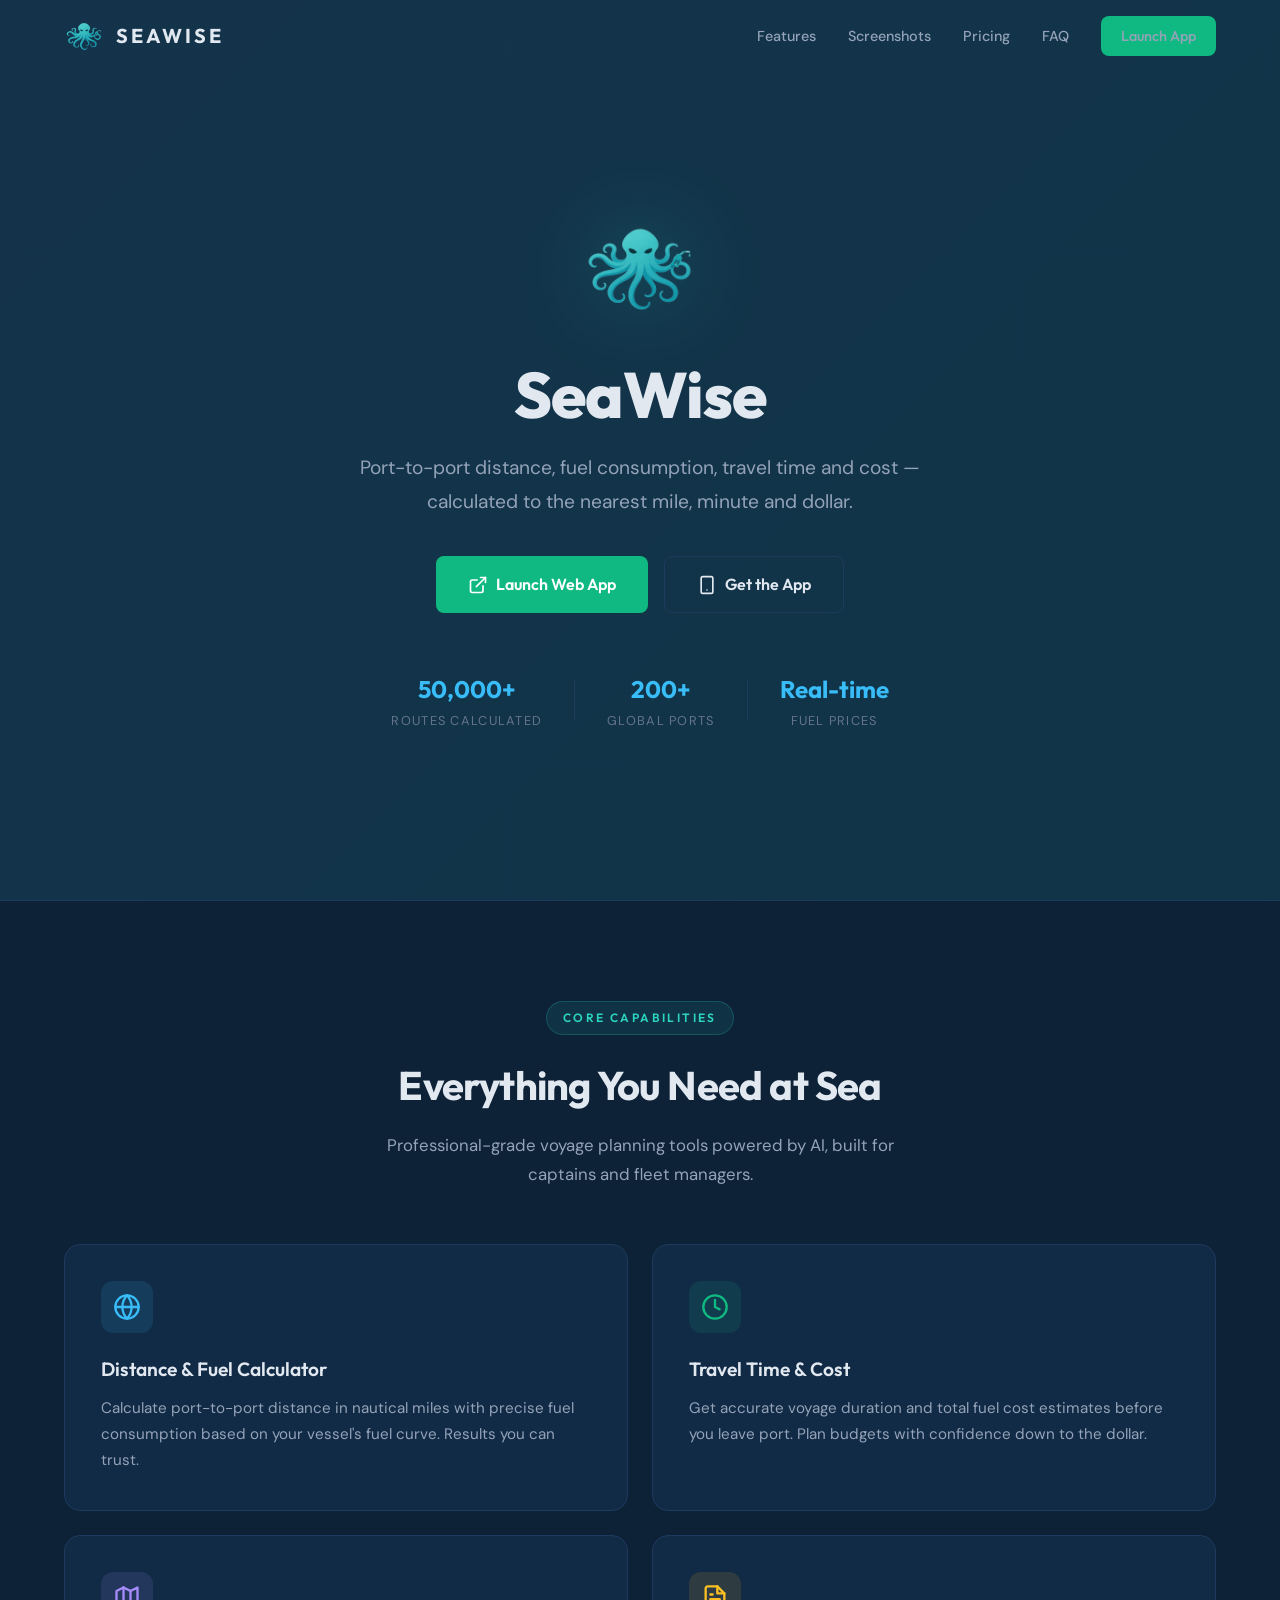
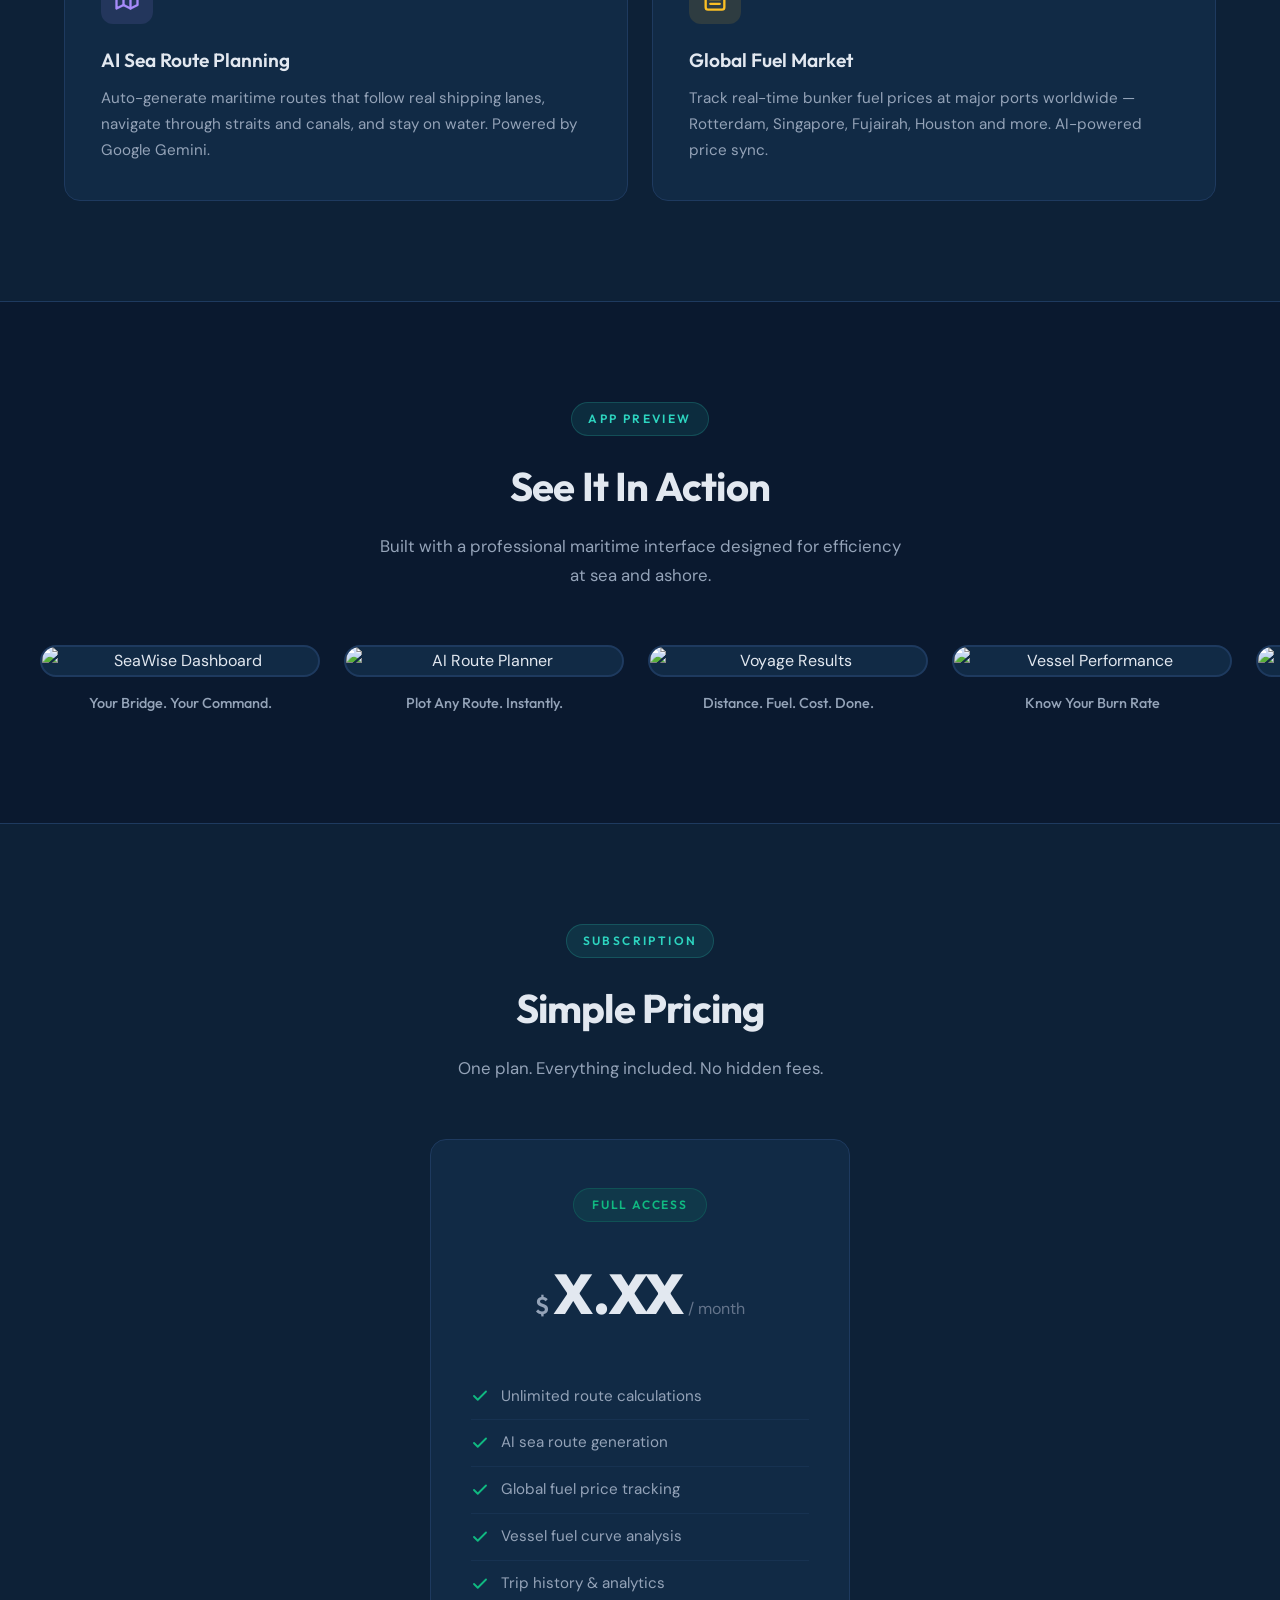
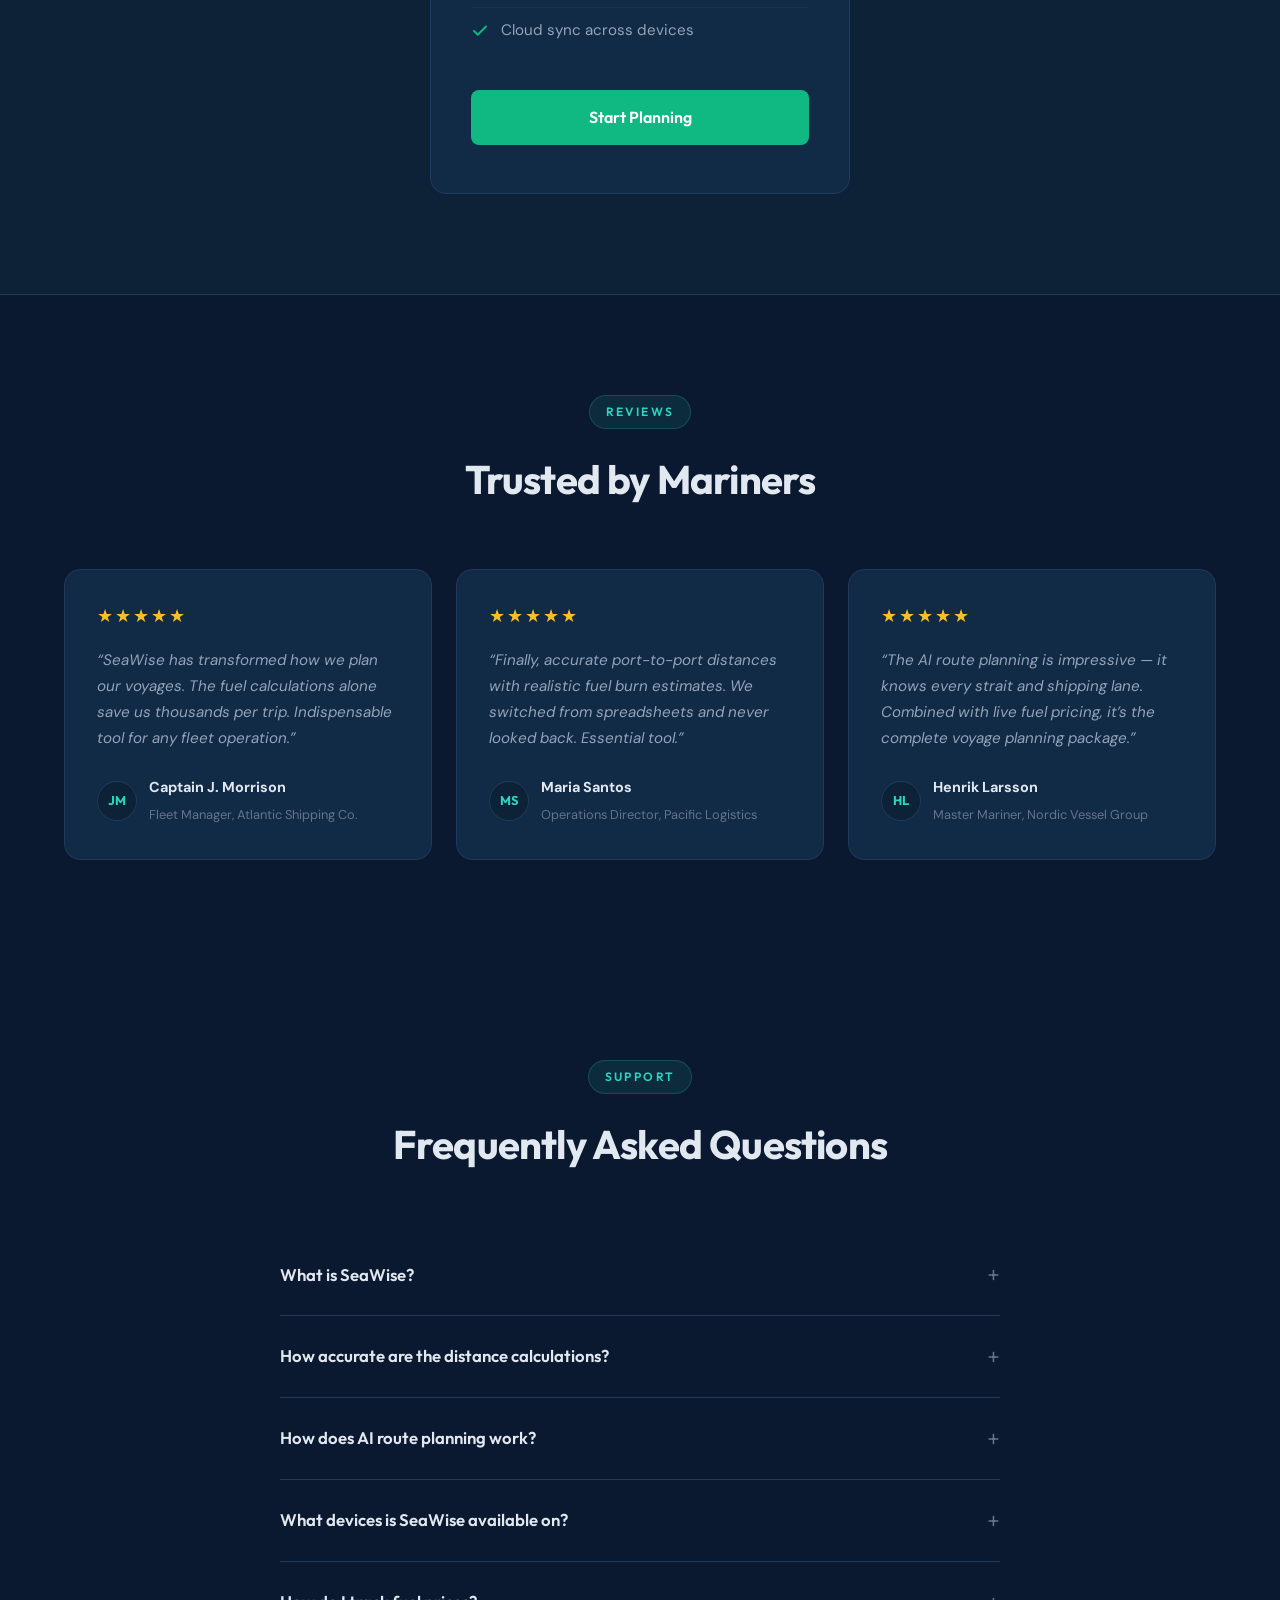
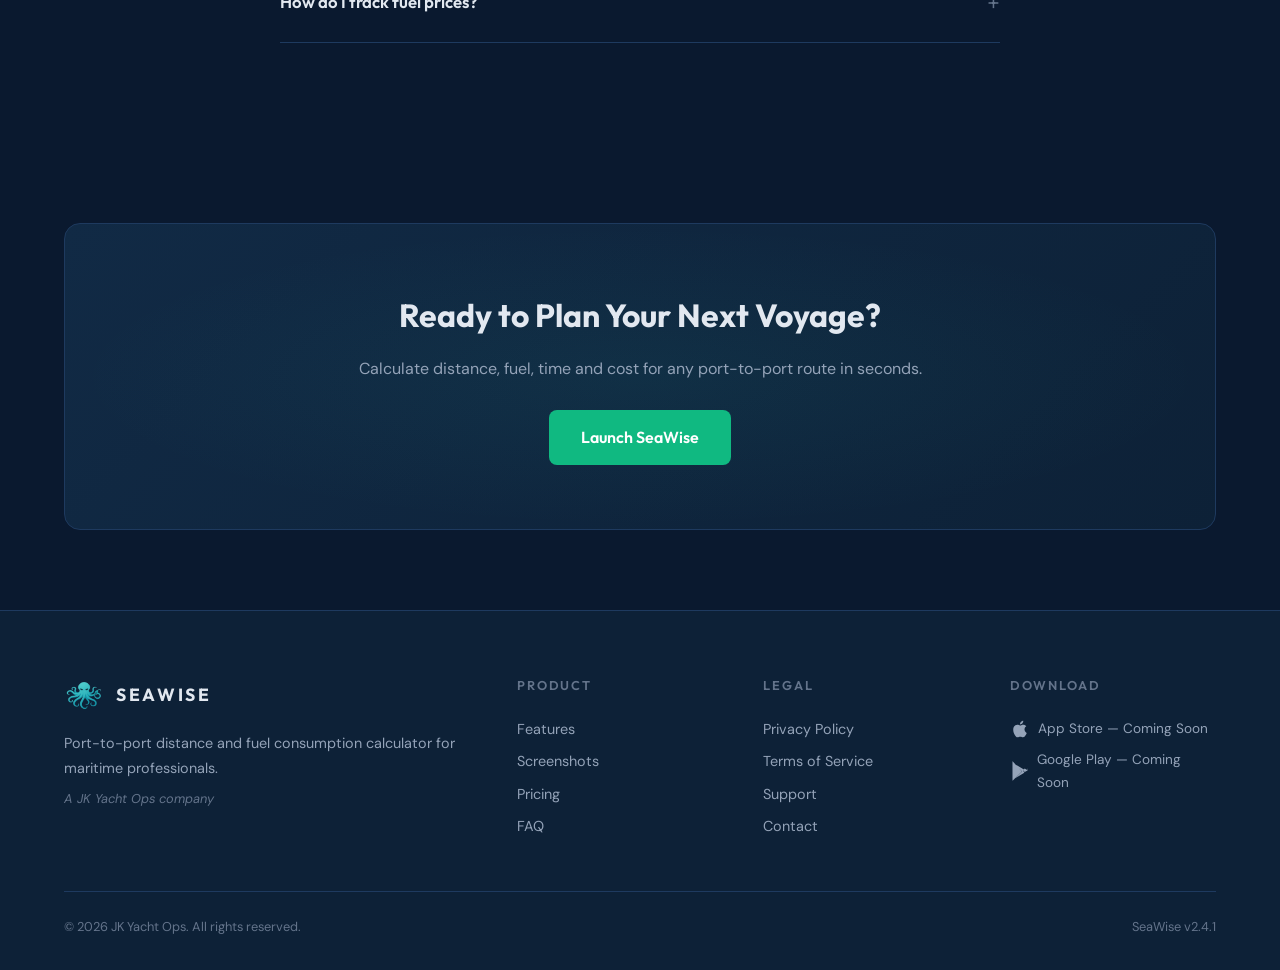
==== commit 7726d65f: "chore: rename SeaWise Voyager to SeaWise, update URLs to app.seawise.site Renamed all instances of "" ====
--- a/index.html
+++ b/index.html
@@ -4,8 +4,8 @@
   <meta charset="UTF-8" />
   <meta name="viewport" content="width=device-width, initial-scale=1.0" />
   <meta name="theme-color" content="#0a192f" />
-  <meta name="description" content="SeaWise Voyager — Port-to-port distance, fuel consumption, travel time and cost calculator for maritime professionals." />
-  <title>SeaWise Voyager — Maritime Distance &amp; Fuel Calculator</title>
+  <meta name="description" content="SeaWise — Port-to-port distance, fuel consumption, travel time and cost calculator for maritime professionals." />
+  <title>SeaWise — Maritime Distance &amp; Fuel Calculator</title>
   <link rel="icon" type="image/png" href="images/logo.png" />
   <link rel="preconnect" href="https://fonts.googleapis.com" />
   <link rel="preconnect" href="https://fonts.gstatic.com" crossorigin />
@@ -29,7 +29,7 @@
         <a href="#screenshots">Screenshots</a>
         <a href="#pricing">Pricing</a>
         <a href="#faq">FAQ</a>
-        <a href="https://seawise-voyager.vercel.app" class="btn btn-sm btn-green" target="_blank" rel="noopener">Launch App</a>
+        <a href="https://app.seawise.site" class="btn btn-sm btn-green" target="_blank" rel="noopener">Launch App</a>
       </div>
     </div>
   </nav>
@@ -42,11 +42,11 @@
       <div class="hero-wave hero-wave-3"></div>
     </div>
     <div class="hero-content animate-in">
-      <img src="images/logo.png" alt="SeaWise Voyager" class="hero-logo" />
-      <h1>SeaWise <span class="text-gradient">Voyager</span></h1>
+      <img src="images/logo.png" alt="SeaWise" class="hero-logo" />
+      <h1>SeaWise</h1>
       <p class="hero-tagline">Port-to-port distance, fuel consumption, travel time and cost &mdash; calculated to the nearest mile, minute and dollar.</p>
       <div class="hero-actions">
-        <a href="https://seawise-voyager.vercel.app" class="btn btn-green btn-lg" target="_blank" rel="noopener">
+        <a href="https://app.seawise.site" class="btn btn-green btn-lg" target="_blank" rel="noopener">
           <svg width="20" height="20" viewBox="0 0 24 24" fill="none" stroke="currentColor" stroke-width="2" stroke-linecap="round" stroke-linejoin="round"><path d="M18 13v6a2 2 0 0 1-2 2H5a2 2 0 0 1-2-2V8a2 2 0 0 1 2-2h6"/><polyline points="15 3 21 3 21 9"/><line x1="10" y1="14" x2="21" y2="3"/></svg>
           Launch Web App
         </a>
@@ -127,48 +127,33 @@
     <div class="screenshots-track animate-in">
       <div class="screenshot-item">
         <div class="screenshot-frame">
-          <div class="screenshot-placeholder">
-            <svg width="48" height="48" viewBox="0 0 24 24" fill="none" stroke="currentColor" stroke-width="1.5" stroke-linecap="round" stroke-linejoin="round" opacity="0.3"><rect x="3" y="3" width="18" height="18" rx="2" ry="2"/><circle cx="8.5" cy="8.5" r="1.5"/><polyline points="21 15 16 10 5 21"/></svg>
-            <span>Screenshot 1</span>
-          </div>
-        </div>
-        <p class="screenshot-caption">Calculate Distance, Fuel, Time &amp; Cost</p>
-      </div>
-      <div class="screenshot-item">
-        <div class="screenshot-frame">
-          <div class="screenshot-placeholder">
-            <svg width="48" height="48" viewBox="0 0 24 24" fill="none" stroke="currentColor" stroke-width="1.5" stroke-linecap="round" stroke-linejoin="round" opacity="0.3"><rect x="3" y="3" width="18" height="18" rx="2" ry="2"/><circle cx="8.5" cy="8.5" r="1.5"/><polyline points="21 15 16 10 5 21"/></svg>
-            <span>Screenshot 2</span>
-          </div>
-        </div>
-        <p class="screenshot-caption">AI-Powered Sea Route Planning</p>
-      </div>
-      <div class="screenshot-item">
-        <div class="screenshot-frame">
-          <div class="screenshot-placeholder">
-            <svg width="48" height="48" viewBox="0 0 24 24" fill="none" stroke="currentColor" stroke-width="1.5" stroke-linecap="round" stroke-linejoin="round" opacity="0.3"><rect x="3" y="3" width="18" height="18" rx="2" ry="2"/><circle cx="8.5" cy="8.5" r="1.5"/><polyline points="21 15 16 10 5 21"/></svg>
-            <span>Screenshot 3</span>
-          </div>
-        </div>
-        <p class="screenshot-caption">Track Global Fuel Prices</p>
-      </div>
-      <div class="screenshot-item">
-        <div class="screenshot-frame">
-          <div class="screenshot-placeholder">
-            <svg width="48" height="48" viewBox="0 0 24 24" fill="none" stroke="currentColor" stroke-width="1.5" stroke-linecap="round" stroke-linejoin="round" opacity="0.3"><rect x="3" y="3" width="18" height="18" rx="2" ry="2"/><circle cx="8.5" cy="8.5" r="1.5"/><polyline points="21 15 16 10 5 21"/></svg>
-            <span>Screenshot 4</span>
-          </div>
-        </div>
-        <p class="screenshot-caption">Configure Your Vessel</p>
-      </div>
-      <div class="screenshot-item">
-        <div class="screenshot-frame">
-          <div class="screenshot-placeholder">
-            <svg width="48" height="48" viewBox="0 0 24 24" fill="none" stroke="currentColor" stroke-width="1.5" stroke-linecap="round" stroke-linejoin="round" opacity="0.3"><rect x="3" y="3" width="18" height="18" rx="2" ry="2"/><circle cx="8.5" cy="8.5" r="1.5"/><polyline points="21 15 16 10 5 21"/></svg>
-            <span>Screenshot 5</span>
-          </div>
-        </div>
-        <p class="screenshot-caption">Voyage History &amp; Analytics</p>
+          <img src="images/screenshots/01_hero_dashboard.png" alt="SeaWise Dashboard" loading="lazy" />
+        </div>
+        <p class="screenshot-caption">Your Bridge. Your Command.</p>
+      </div>
+      <div class="screenshot-item">
+        <div class="screenshot-frame">
+          <img src="images/screenshots/02_route_planner.png" alt="AI Route Planner" loading="lazy" />
+        </div>
+        <p class="screenshot-caption">Plot Any Route. Instantly.</p>
+      </div>
+      <div class="screenshot-item">
+        <div class="screenshot-frame">
+          <img src="images/screenshots/03_voyage_results.png" alt="Voyage Results" loading="lazy" />
+        </div>
+        <p class="screenshot-caption">Distance. Fuel. Cost. Done.</p>
+      </div>
+      <div class="screenshot-item">
+        <div class="screenshot-frame">
+          <img src="images/screenshots/04_vessel_performance.png" alt="Vessel Performance" loading="lazy" />
+        </div>
+        <p class="screenshot-caption">Know Your Burn Rate</p>
+      </div>
+      <div class="screenshot-item">
+        <div class="screenshot-frame">
+          <img src="images/screenshots/05_fuel_market.png" alt="Global Fuel Market" loading="lazy" />
+        </div>
+        <p class="screenshot-caption">Global Fuel Prices. Live.</p>
       </div>
     </div>
   </section>
@@ -196,7 +181,7 @@
           <li><svg width="18" height="18" viewBox="0 0 24 24" fill="none" stroke="#10b981" stroke-width="2.5" stroke-linecap="round" stroke-linejoin="round"><polyline points="20 6 9 17 4 12"/></svg> Trip history &amp; analytics</li>
           <li><svg width="18" height="18" viewBox="0 0 24 24" fill="none" stroke="#10b981" stroke-width="2.5" stroke-linecap="round" stroke-linejoin="round"><polyline points="20 6 9 17 4 12"/></svg> Cloud sync across devices</li>
         </ul>
-        <a href="https://seawise-voyager.vercel.app" class="btn btn-green btn-lg btn-full" target="_blank" rel="noopener">Start Planning</a>
+        <a href="https://app.seawise.site" class="btn btn-green btn-lg btn-full" target="_blank" rel="noopener">Start Planning</a>
       </div>
     </div>
   </section>
@@ -255,9 +240,9 @@
       </div>
       <div class="faq-list animate-in">
         <details class="faq-item">
-          <summary>What is SeaWise Voyager?</summary>
-          <div class="faq-answer">
-            <p>SeaWise Voyager is a port-to-port distance and fuel consumption calculator built for maritime professionals. Enter your origin and destination ports, configure your vessel's speed and fuel burn rate, and get precise calculations for distance (nautical miles), fuel consumption (liters or gallons), estimated travel time, and total voyage cost. It also includes AI-powered sea route generation and a global fuel price tracker.</p>
+          <summary>What is SeaWise?</summary>
+          <div class="faq-answer">
+            <p>SeaWise is a port-to-port distance and fuel consumption calculator built for maritime professionals. Enter your origin and destination ports, configure your vessel's speed and fuel burn rate, and get precise calculations for distance (nautical miles), fuel consumption (liters or gallons), estimated travel time, and total voyage cost. It also includes AI-powered sea route generation and a global fuel price tracker.</p>
           </div>
         </details>
         <details class="faq-item">
@@ -275,7 +260,7 @@
         <details class="faq-item">
           <summary>What devices is SeaWise available on?</summary>
           <div class="faq-answer">
-            <p>SeaWise Voyager is available as a web app accessible from any modern browser at <a href="https://seawise-voyager.vercel.app" target="_blank" rel="noopener">seawise-voyager.vercel.app</a>. Native iOS and Android apps are coming soon to the Apple App Store and Google Play Store. Your data syncs seamlessly across all your devices via cloud storage.</p>
+            <p>SeaWise is available as a web app accessible from any modern browser at <a href="https://app.seawise.site" target="_blank" rel="noopener">app.seawise.site</a>. Native iOS and Android apps are coming soon to the Apple App Store and Google Play Store. Your data syncs seamlessly across all your devices via cloud storage.</p>
           </div>
         </details>
         <details class="faq-item">
@@ -294,7 +279,7 @@
       <div class="cta-card animate-in">
         <h2>Ready to Plan Your Next Voyage?</h2>
         <p>Calculate distance, fuel, time and cost for any port-to-port route in seconds.</p>
-        <a href="https://seawise-voyager.vercel.app" class="btn btn-green btn-lg" target="_blank" rel="noopener">Launch SeaWise Voyager</a>
+        <a href="https://app.seawise.site" class="btn btn-green btn-lg" target="_blank" rel="noopener">Launch SeaWise</a>
       </div>
     </div>
   </section>
@@ -339,7 +324,7 @@
       </div>
       <div class="footer-bottom">
         <p>&copy; 2026 JK Yacht Ops. All rights reserved.</p>
-        <p>SeaWise Voyager v2.4.1</p>
+        <p>SeaWise v2.4.1</p>
       </div>
     </div>
   </footer>
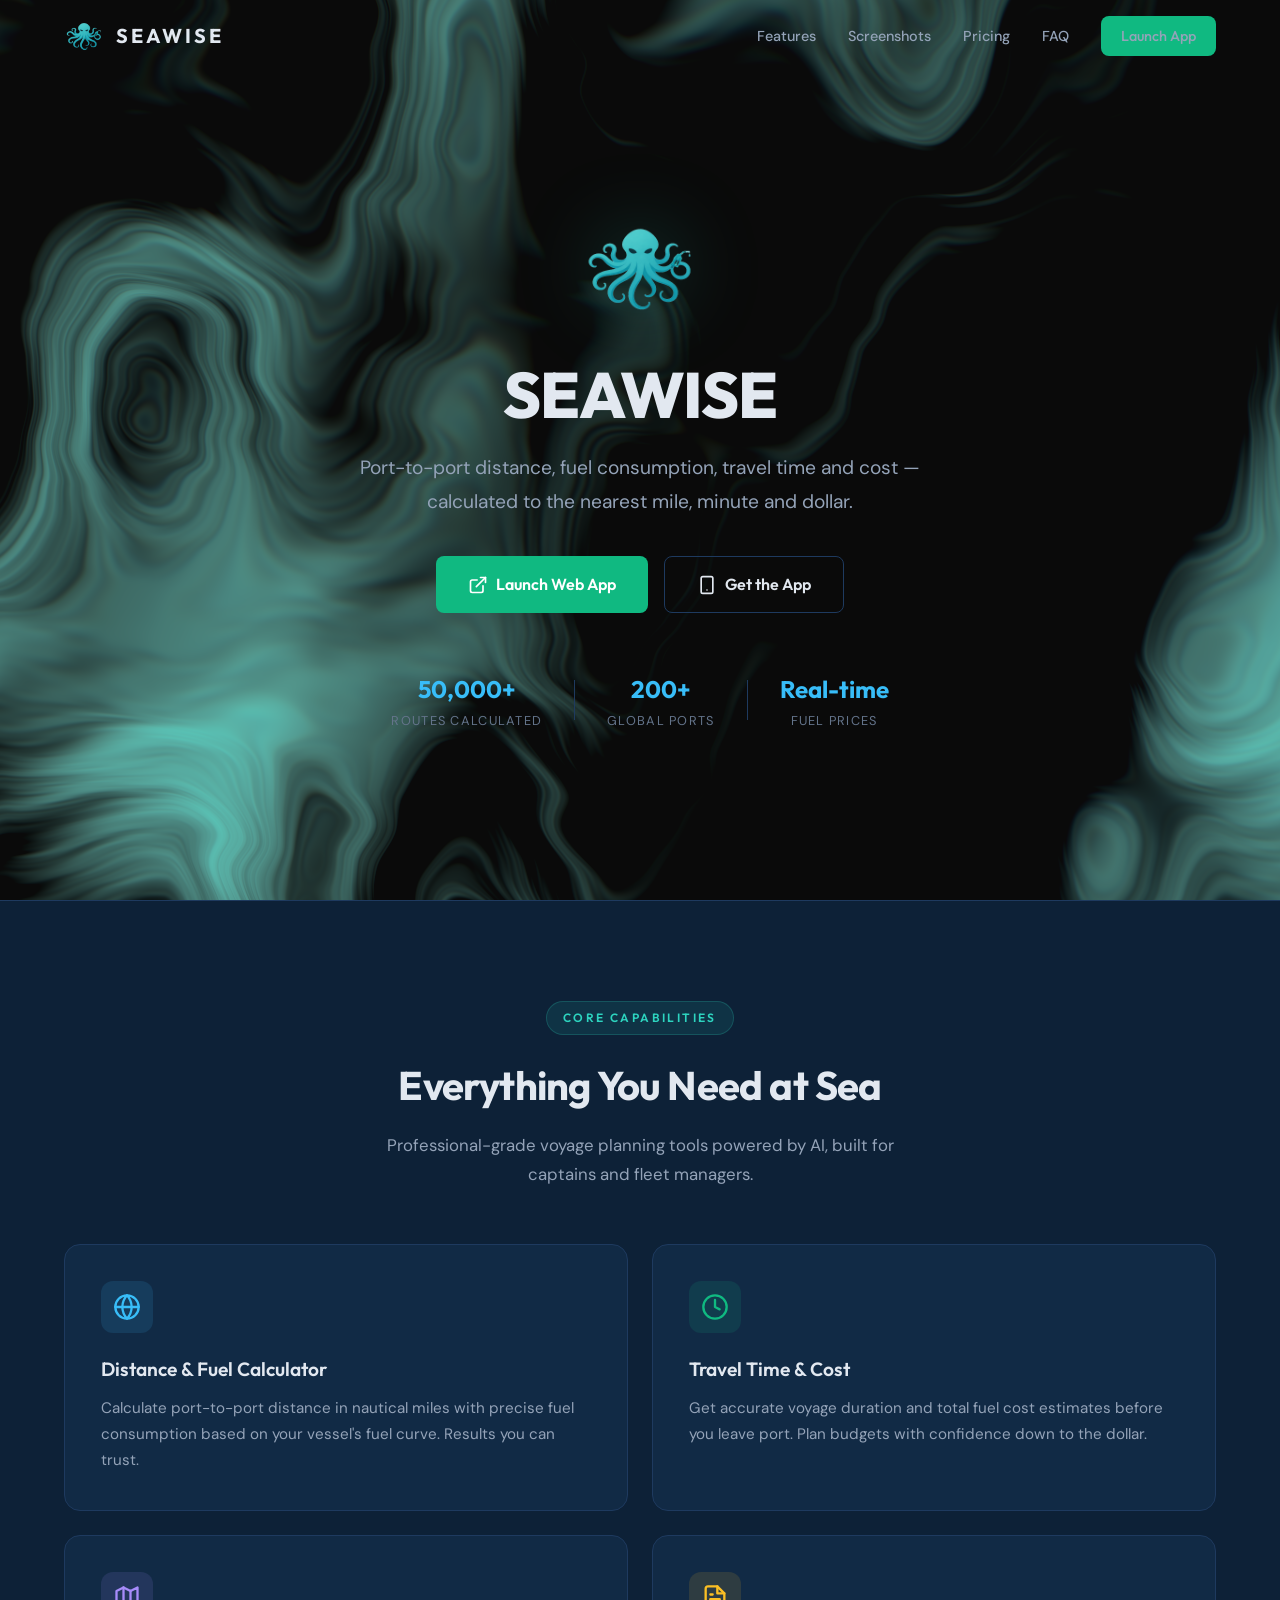
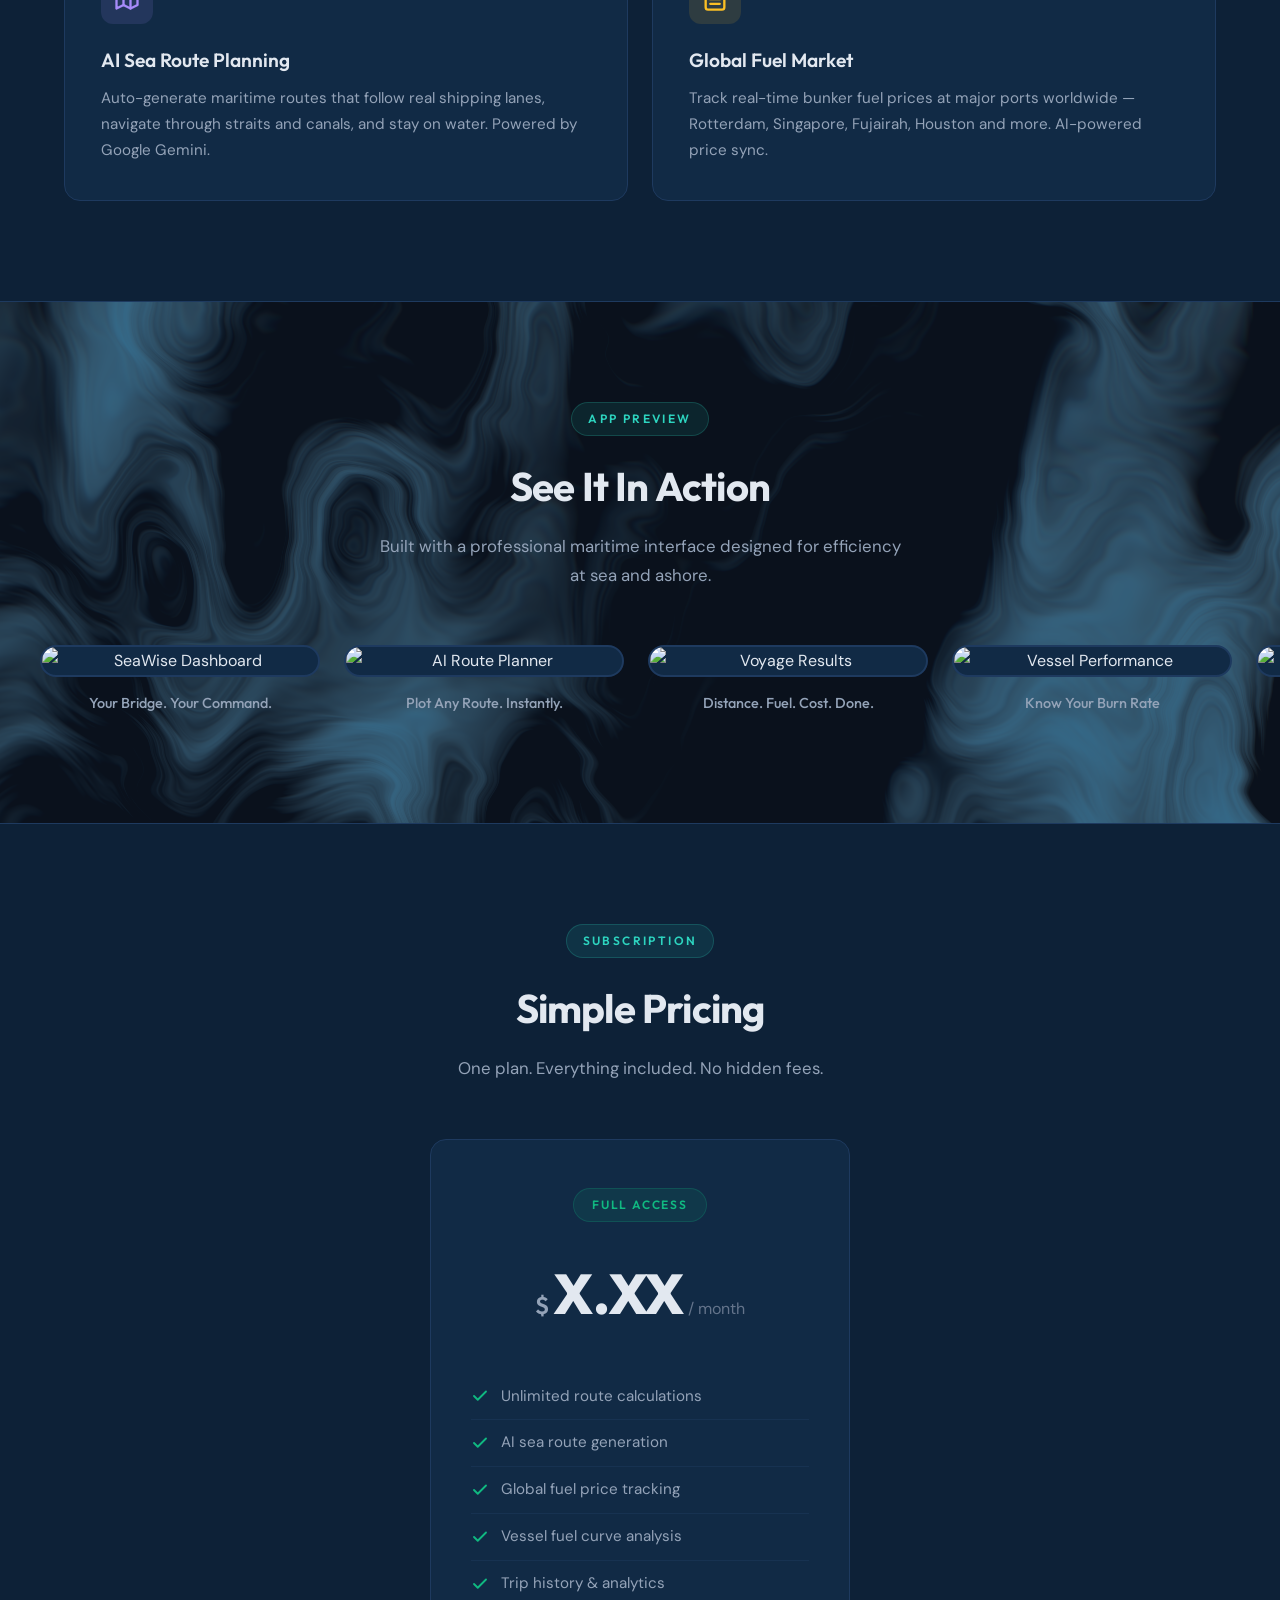
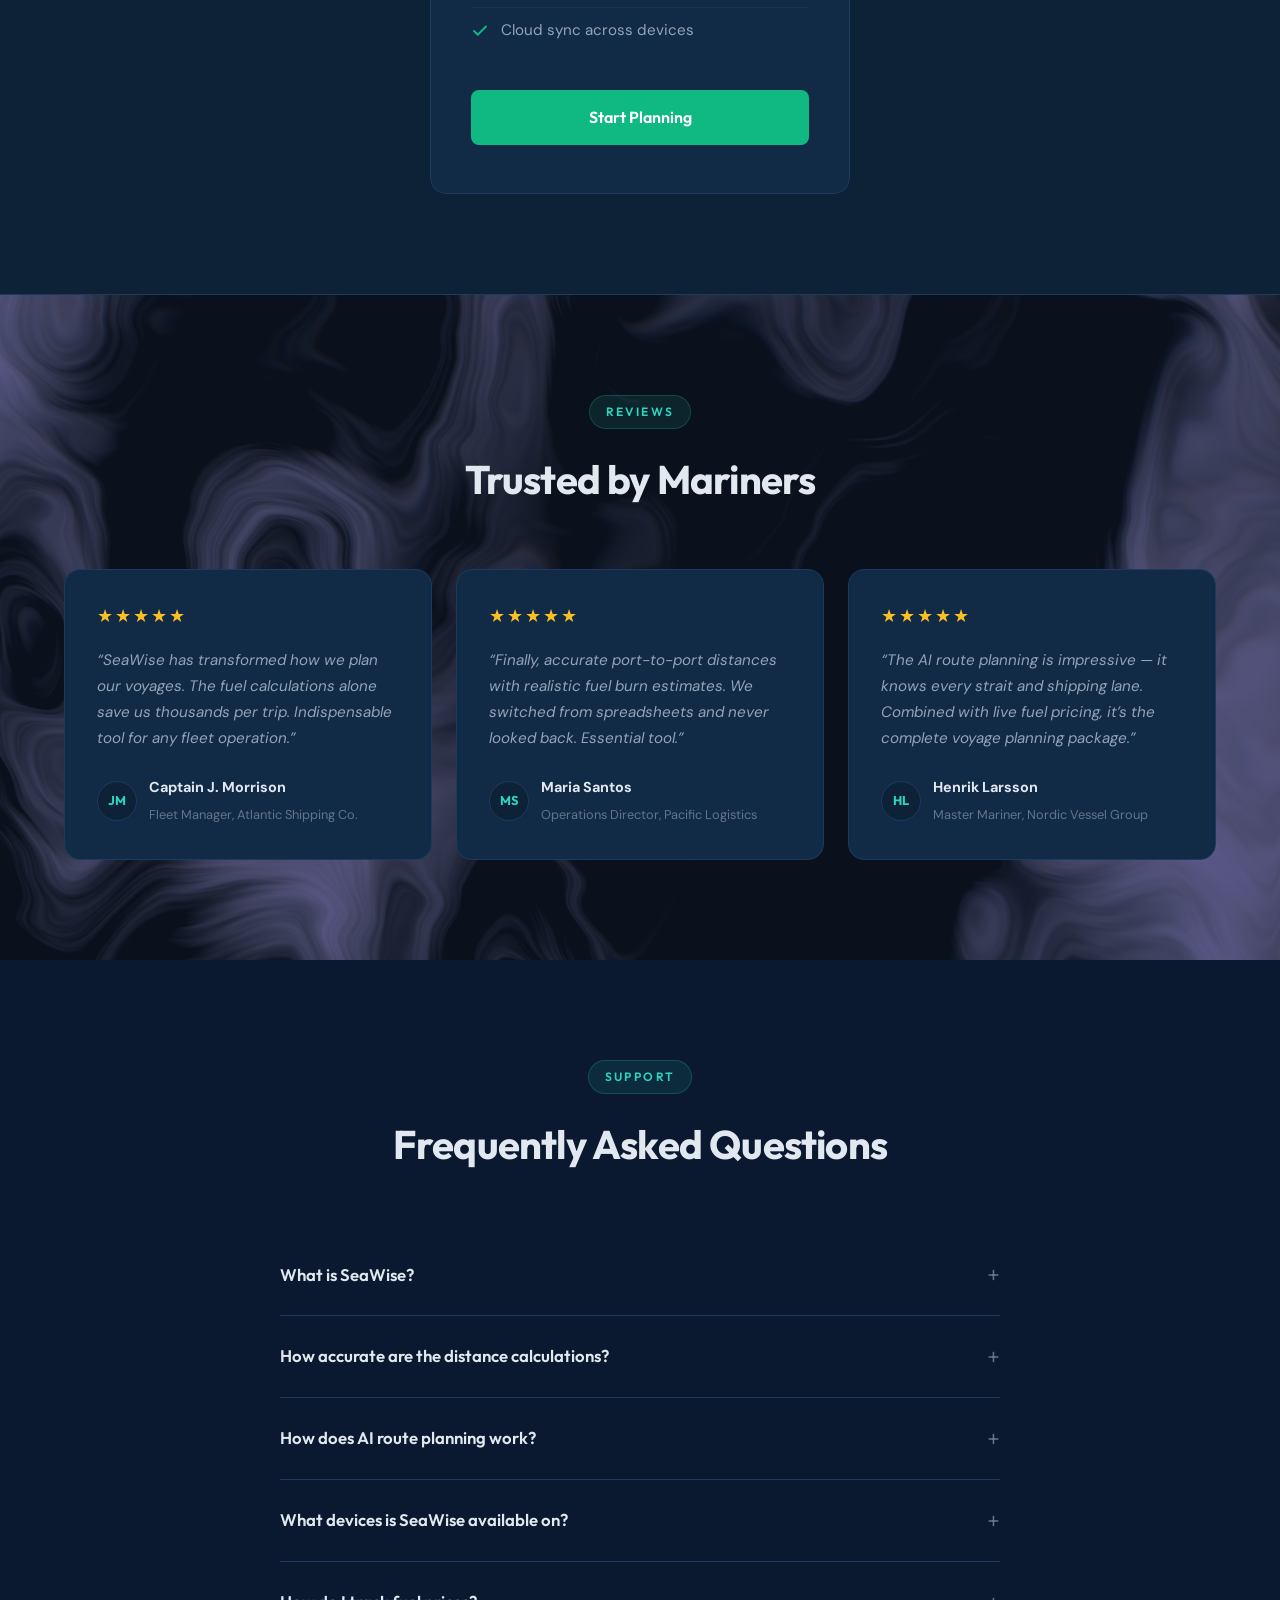
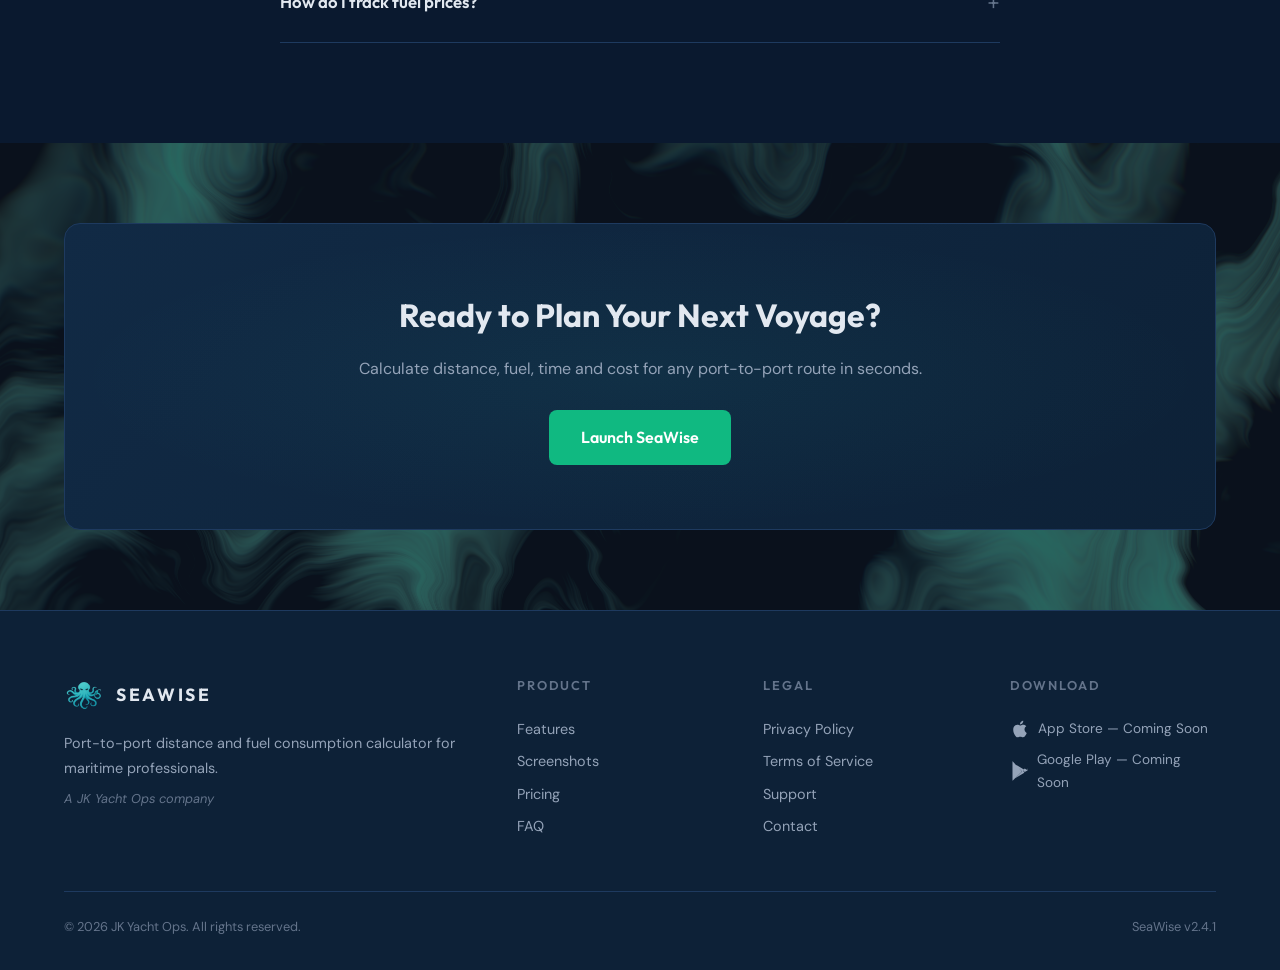
==== commit 3a00c88b: "Add smoke to alternating sections + uppercase SEAWISE - Smoke backdrop on screenshots (cyan), testim" ====
--- a/index.html
+++ b/index.html
@@ -37,13 +37,11 @@
   <!-- HERO -->
   <section id="hero">
     <div class="hero-bg">
-      <div class="hero-wave hero-wave-1"></div>
-      <div class="hero-wave hero-wave-2"></div>
-      <div class="hero-wave hero-wave-3"></div>
+      <canvas id="smoke-canvas"></canvas>
     </div>
     <div class="hero-content animate-in">
       <img src="images/logo.png" alt="SeaWise" class="hero-logo" />
-      <h1>SeaWise</h1>
+      <h1>SEAWISE</h1>
       <p class="hero-tagline">Port-to-port distance, fuel consumption, travel time and cost &mdash; calculated to the nearest mile, minute and dollar.</p>
       <div class="hero-actions">
         <a href="https://app.seawise.site" class="btn btn-green btn-lg" target="_blank" rel="noopener">
@@ -116,7 +114,8 @@
   </section>
 
   <!-- SCREENSHOTS -->
-  <section id="screenshots">
+  <section id="screenshots" class="has-smoke">
+    <canvas class="smoke-bg" data-color="#38bdf8"></canvas>
     <div class="container">
       <div class="section-header animate-in">
         <span class="section-tag">App Preview</span>
@@ -187,7 +186,8 @@
   </section>
 
   <!-- TESTIMONIALS -->
-  <section id="testimonials">
+  <section id="testimonials" class="has-smoke">
+    <canvas class="smoke-bg" data-color="#a78bfa"></canvas>
     <div class="container">
       <div class="section-header animate-in">
         <span class="section-tag">Reviews</span>
@@ -274,7 +274,8 @@
   </section>
 
   <!-- CTA BANNER -->
-  <section id="cta">
+  <section id="cta" class="has-smoke">
+    <canvas class="smoke-bg" data-color="#10b981"></canvas>
     <div class="container">
       <div class="cta-card animate-in">
         <h2>Ready to Plan Your Next Voyage?</h2>
@@ -329,6 +330,7 @@
     </div>
   </footer>
 
+  <script src="smoke.js"></script>
   <script src="script.js"></script>
 </body>
 </html>
--- a/style.css
+++ b/style.css
@@ -1,5 +1,5 @@
 /* =============================================
-   SeaWise Voyager — Landing Page
+   SeaWise — Landing Page
    Dark maritime command bridge aesthetic
    ============================================= */
 
@@ -230,36 +230,31 @@
   overflow: hidden;
 }
 
-.hero-wave {
+.hero-bg canvas {
+  display: block;
+  width: 100%;
+  height: 100%;
+}
+
+/* Smoke backgrounds for alternating sections */
+.has-smoke {
+  position: relative;
+}
+
+.has-smoke > .smoke-bg {
   position: absolute;
-  width: 200%;
-  height: 200%;
-  top: -50%;
-  left: -50%;
-  border-radius: 45%;
-  opacity: 0.08;
-}
-
-.hero-wave-1 {
-  background: linear-gradient(135deg, var(--accent-cyan), var(--accent-teal));
-  animation: wave-rotate 25s linear infinite;
-}
-
-.hero-wave-2 {
-  background: linear-gradient(135deg, var(--accent-teal), var(--accent-green));
-  animation: wave-rotate 30s linear infinite reverse;
-  opacity: 0.05;
-}
-
-.hero-wave-3 {
-  background: linear-gradient(135deg, var(--accent-purple), var(--accent-cyan));
-  animation: wave-rotate 35s linear infinite;
-  opacity: 0.04;
-}
-
-@keyframes wave-rotate {
-  from { transform: rotate(0deg); }
-  to { transform: rotate(360deg); }
+  inset: 0;
+  width: 100%;
+  height: 100%;
+  display: block;
+  z-index: 0;
+  opacity: 0.5;
+}
+
+.has-smoke > .container,
+.has-smoke > .screenshots-track {
+  position: relative;
+  z-index: 1;
 }
 
 .hero-content {
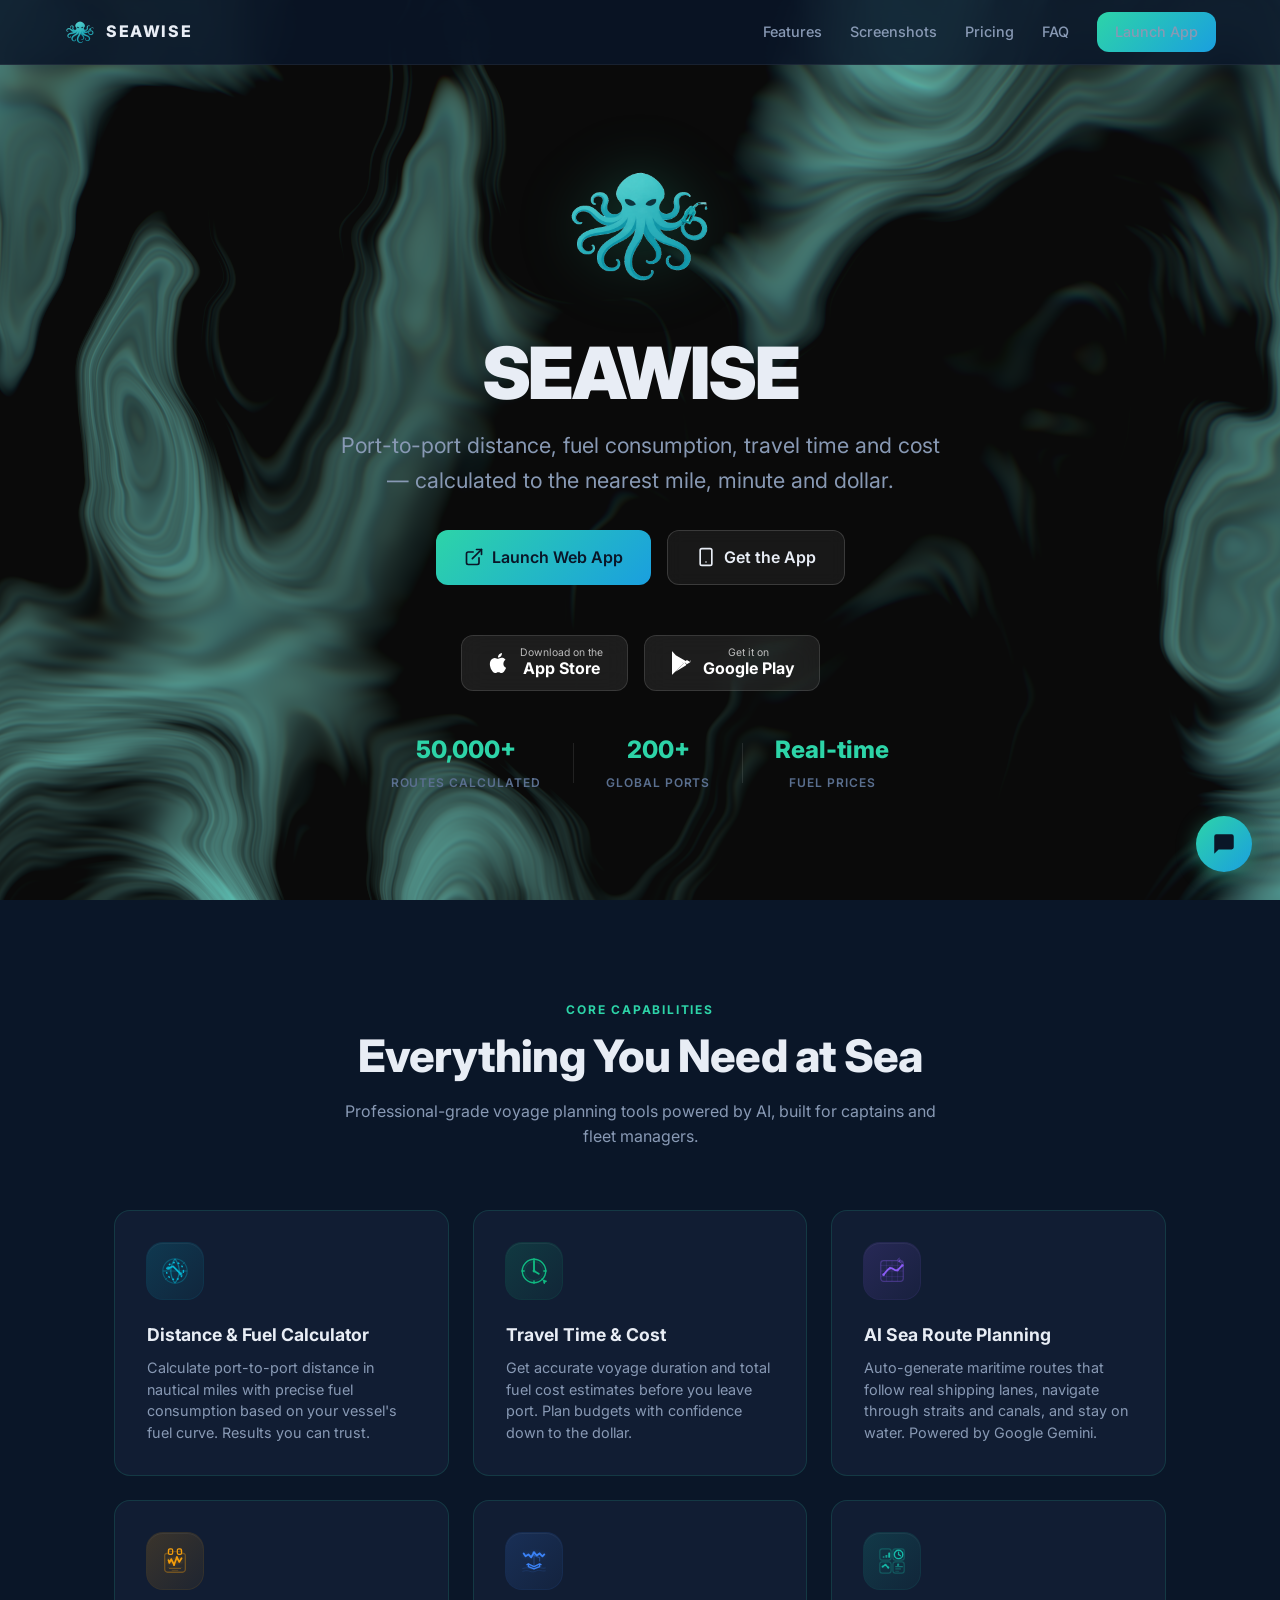
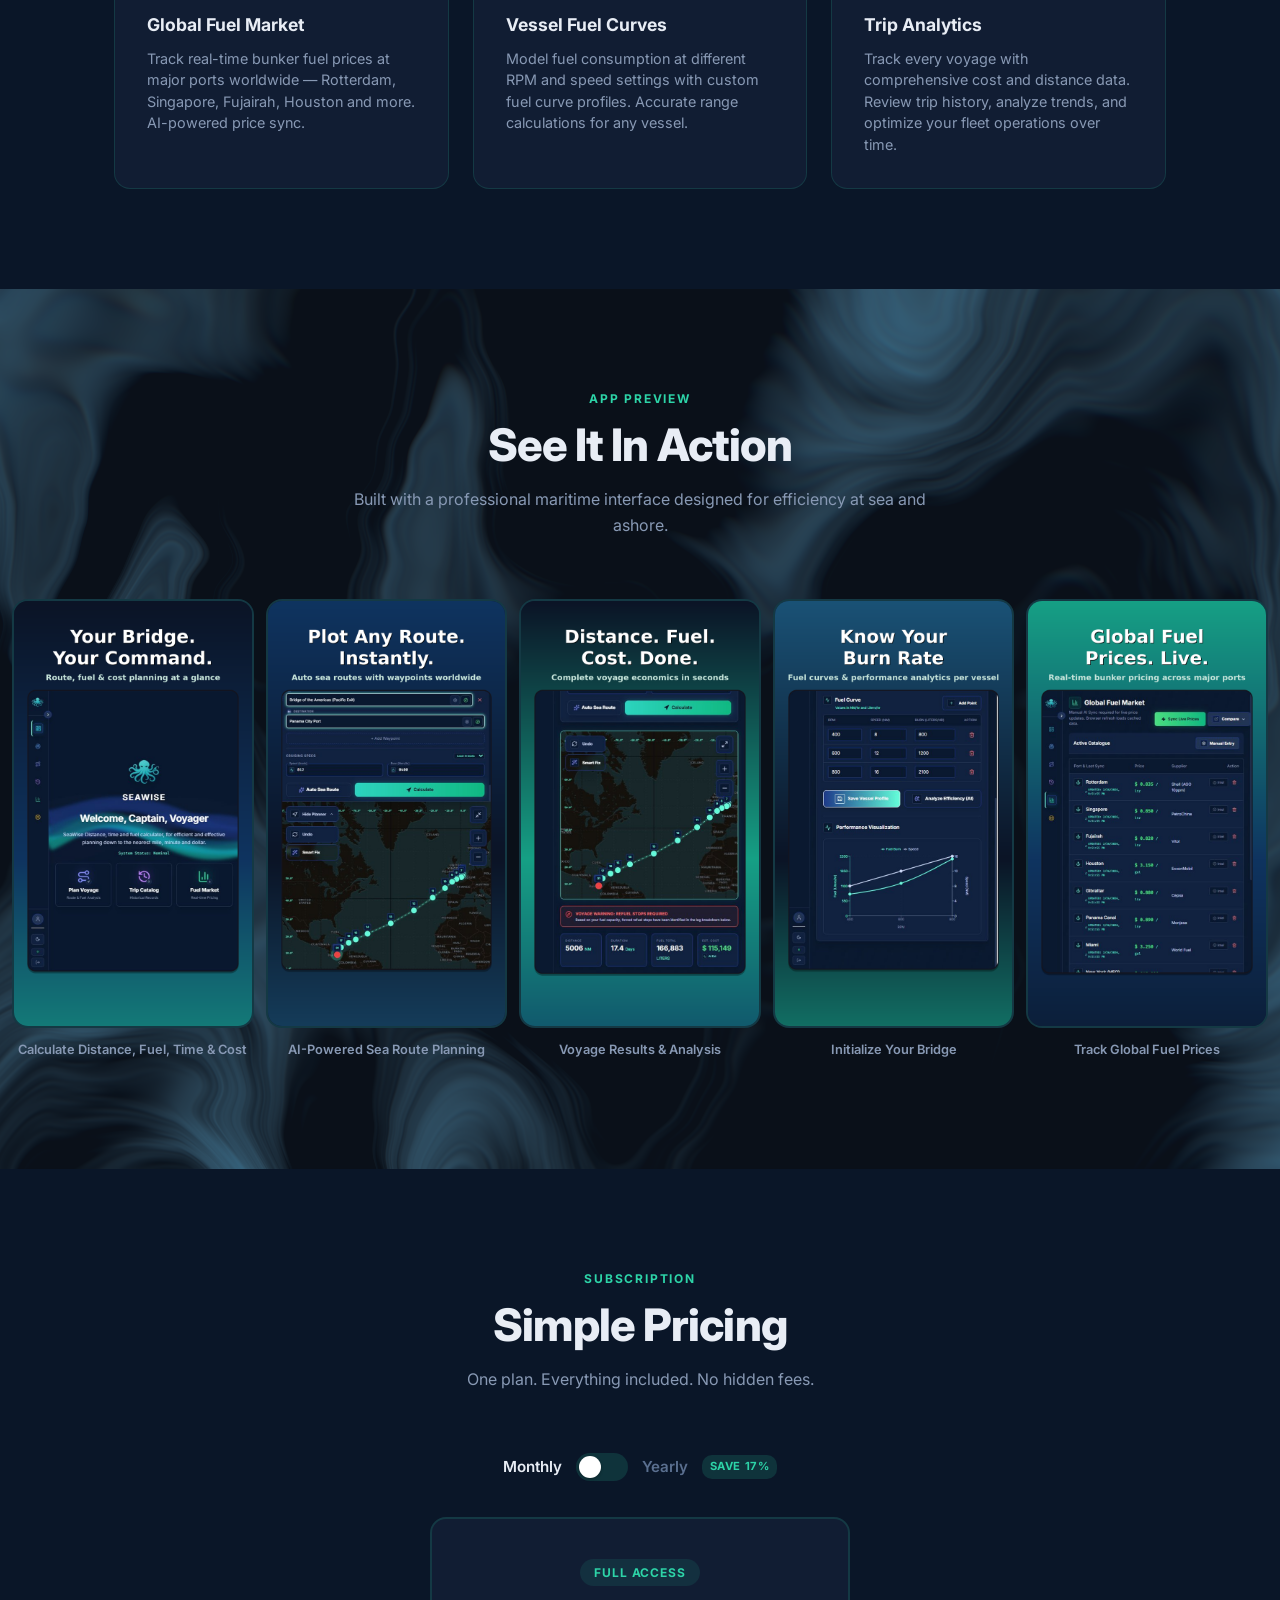
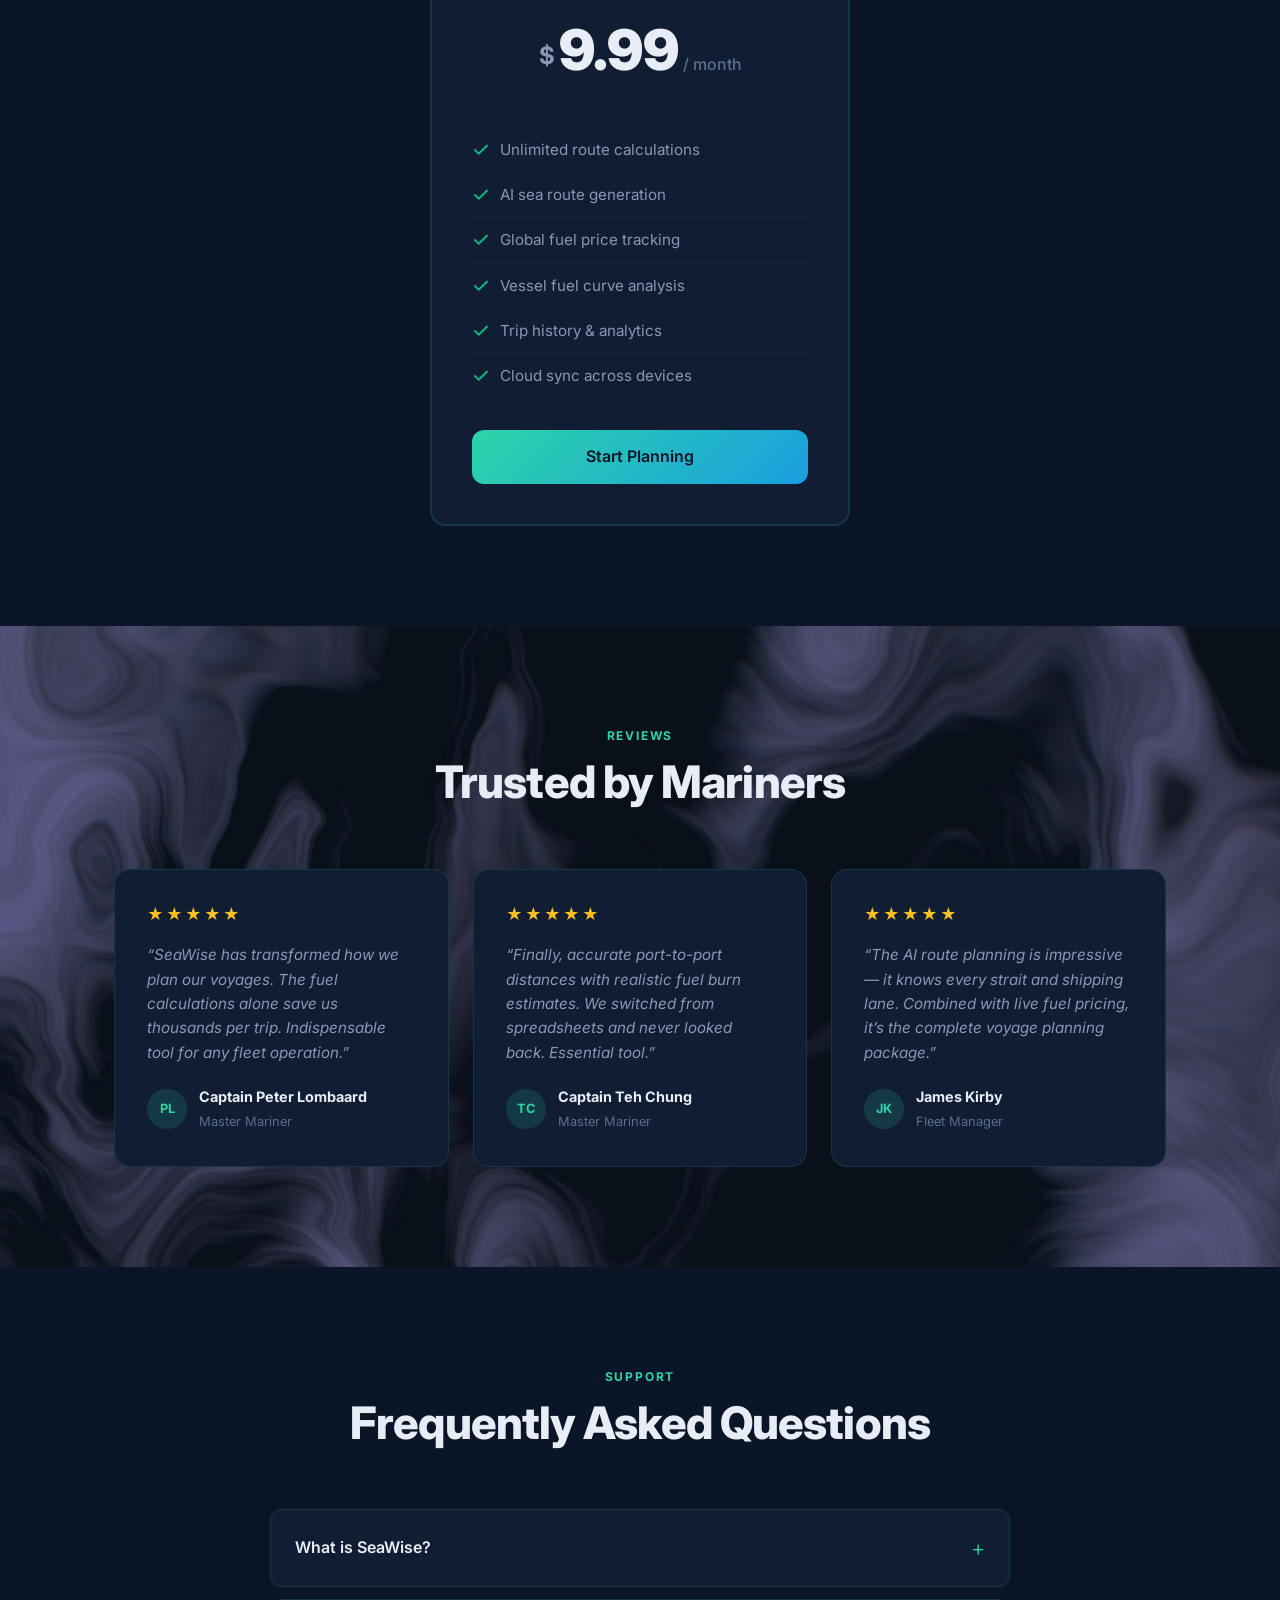
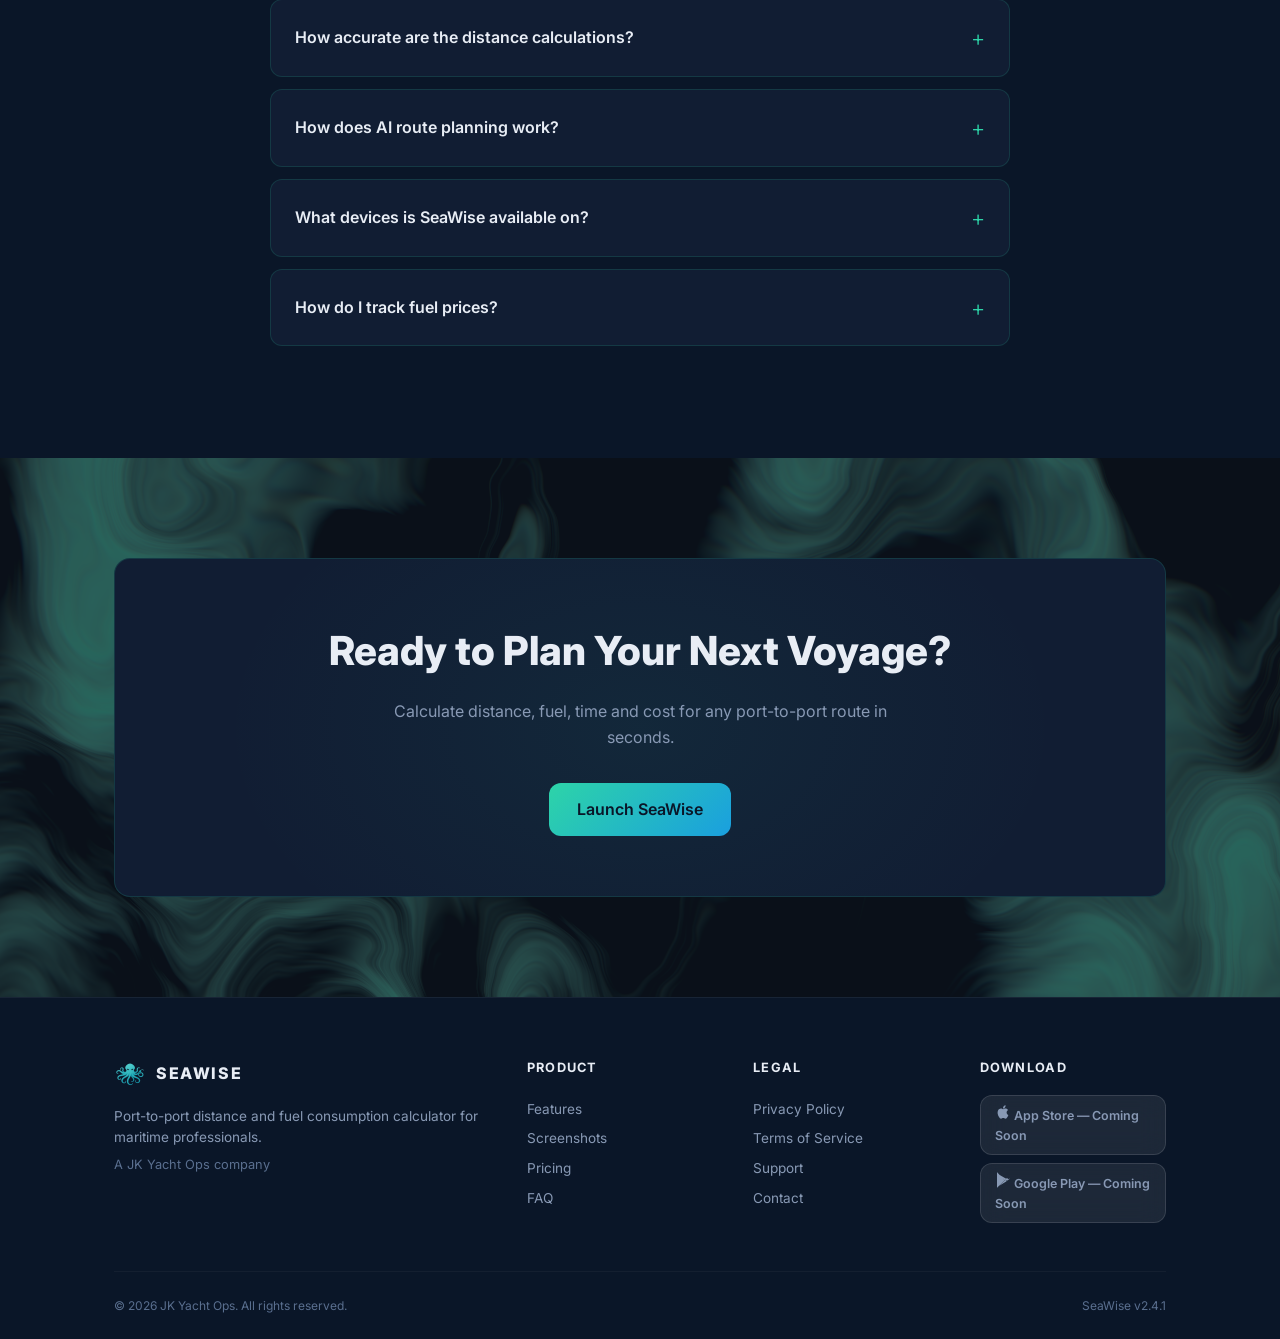
==== commit 9e5f29cb: "Restore original landing page with smoke, uppercase SEAWISE, real testimonials - Original self-conta" ====
--- a/index.html
+++ b/index.html
@@ -1,336 +1,1584 @@
 <!DOCTYPE html>
 <html lang="en">
 <head>
-  <meta charset="UTF-8" />
-  <meta name="viewport" content="width=device-width, initial-scale=1.0" />
-  <meta name="theme-color" content="#0a192f" />
-  <meta name="description" content="SeaWise — Port-to-port distance, fuel consumption, travel time and cost calculator for maritime professionals." />
-  <title>SeaWise — Maritime Distance &amp; Fuel Calculator</title>
-  <link rel="icon" type="image/png" href="images/logo.png" />
-  <link rel="preconnect" href="https://fonts.googleapis.com" />
-  <link rel="preconnect" href="https://fonts.gstatic.com" crossorigin />
-  <link href="https://fonts.googleapis.com/css2?family=Outfit:wght@300;400;500;600;700;800&family=DM+Sans:ital,wght@0,400;0,500;0,700;1,400&display=swap" rel="stylesheet" />
-  <link rel="stylesheet" href="style.css" />
+<meta charset="UTF-8">
+<meta name="viewport" content="width=device-width, initial-scale=1.0">
+<title>SeaWise — Maritime Distance & Fuel Calculator</title>
+<meta name="theme-color" content="#0a1628">
+<meta name="description" content="SeaWise — Port-to-port distance, fuel consumption, travel time and cost calculator for maritime professionals.">
+<meta name="keywords" content="maritime navigation, voyage planner, fuel calculator, sea route, nautical miles, bunker fuel prices, yacht operations">
+<meta property="og:title" content="SeaWise — Smart Voyage Planning">
+<meta property="og:description" content="AI-powered route planning, fuel estimation, and market intelligence for modern mariners.">
+<meta property="og:type" content="website">
+<link rel="icon" type="image/png" href="seawise-logo.png">
+<style>
+  @import url('https://fonts.googleapis.com/css2?family=Inter:wght@300;400;500;600;700;800;900&display=swap');
+
+  * { margin:0; padding:0; box-sizing:border-box; }
+
+  :root {
+    --bg-deep: #0a1628;
+    --bg-card: #111d33;
+    --bg-card-hover: #162440;
+    --accent: #2dd4a8;
+    --accent-glow: rgba(45,212,168,0.25);
+    --text-primary: #e8edf5;
+    --text-secondary: #8899b4;
+    --text-muted: #5a6f8f;
+    --border: rgba(45,212,168,0.15);
+    --gradient-ocean: linear-gradient(135deg, #0a1628 0%, #0f2847 50%, #0a1628 100%);
+    --gradient-accent: linear-gradient(135deg, #2dd4a8, #1a9fdf);
+    --radius: 16px;
+  }
+
+  html { scroll-behavior: smooth; }
+
+  body {
+    font-family: 'Inter', -apple-system, BlinkMacSystemFont, sans-serif;
+    background: var(--bg-deep);
+    color: var(--text-primary);
+    overflow-x: hidden;
+    line-height: 1.6;
+  }
+
+  /* ─── NAV ─── */
+  nav {
+    position: fixed;
+    top: 0; left: 0; right: 0;
+    z-index: 1000;
+    background: rgba(10,22,40,0.85);
+    backdrop-filter: blur(16px);
+    border-bottom: 1px solid rgba(255,255,255,0.06);
+    transition: background 0.3s;
+  }
+  .nav-inner {
+    max-width: 1200px;
+    margin: 0 auto;
+    padding: 0 24px;
+    height: 64px;
+    display: flex;
+    align-items: center;
+    justify-content: space-between;
+  }
+  .nav-brand {
+    display: flex;
+    align-items: center;
+    gap: 10px;
+    text-decoration: none;
+    color: var(--text-primary);
+  }
+  .nav-logo {
+    width: 32px;
+    height: 32px;
+    border-radius: 8px;
+    object-fit: contain;
+  }
+  .nav-wordmark {
+    font-weight: 800;
+    font-size: 1rem;
+    letter-spacing: 0.1em;
+  }
+  .nav-toggle {
+    display: none;
+    background: none;
+    border: none;
+    cursor: pointer;
+    padding: 4px;
+  }
+  .nav-toggle span {
+    display: block;
+    width: 22px;
+    height: 2px;
+    background: var(--text-primary);
+    margin: 5px 0;
+    border-radius: 1px;
+    transition: all 0.3s;
+  }
+  .nav-links {
+    display: flex;
+    align-items: center;
+    gap: 28px;
+  }
+  .nav-links a {
+    color: var(--text-secondary);
+    text-decoration: none;
+    font-size: 0.9rem;
+    font-weight: 500;
+    transition: color 0.3s;
+  }
+  .nav-links a:hover { color: var(--text-primary); }
+
+  /* ─── BUTTONS ─── */
+  .btn {
+    display: inline-flex;
+    align-items: center;
+    gap: 8px;
+    border-radius: 12px;
+    font-weight: 600;
+    text-decoration: none;
+    transition: all 0.3s ease;
+    cursor: pointer;
+    border: none;
+  }
+  .btn-sm { padding: 8px 18px; font-size: 0.85rem; }
+  .btn-lg { padding: 14px 28px; font-size: 1rem; }
+  .btn-green {
+    background: var(--gradient-accent);
+    color: var(--bg-deep);
+  }
+  .btn-green:hover {
+    transform: translateY(-2px);
+    box-shadow: 0 8px 30px rgba(45,212,168,0.3);
+  }
+  .btn-outline {
+    background: rgba(255,255,255,0.06);
+    border: 1px solid rgba(255,255,255,0.15);
+    color: var(--text-primary);
+    backdrop-filter: blur(8px);
+  }
+  .btn-outline:hover {
+    background: rgba(255,255,255,0.12);
+    transform: translateY(-2px);
+  }
+  .btn-full { width: 100%; justify-content: center; }
+
+  /* Store badges */
+  .store-badges {
+    display: flex;
+    gap: 16px;
+    justify-content: center;
+    flex-wrap: wrap;
+    position: relative;
+    z-index: 2;
+    margin-bottom: 40px;
+  }
+  .store-badge {
+    display: inline-flex;
+    align-items: center;
+    gap: 10px;
+    background: rgba(255,255,255,0.08);
+    backdrop-filter: blur(12px);
+    border: 1px solid rgba(255,255,255,0.12);
+    border-radius: 12px;
+    padding: 12px 24px;
+    color: #fff;
+    text-decoration: none;
+    font-size: 0.85rem;
+    font-weight: 600;
+    transition: all 0.3s ease;
+  }
+  .store-badge:hover {
+    background: rgba(255,255,255,0.14);
+    transform: translateY(-2px);
+    box-shadow: 0 8px 30px rgba(0,0,0,0.3);
+  }
+  .store-badge svg { width: 24px; height: 24px; }
+  .store-badge .badge-label { font-size: 0.65rem; font-weight: 400; opacity: 0.7; display: block; line-height: 1; }
+  .store-badge .badge-store { font-size: 1rem; font-weight: 700; display: block; line-height: 1.2; }
+
+  /* ─── HERO ─── */
+  .hero {
+    position: relative;
+    min-height: 100vh;
+    display: flex;
+    flex-direction: column;
+    align-items: center;
+    justify-content: center;
+    text-align: center;
+    padding: 100px 24px 60px;
+    background: var(--gradient-ocean);
+    overflow: hidden;
+  }
+  .hero::before {
+    content: '';
+    position: absolute;
+    top: 0; left: 0; right: 0; bottom: 0;
+    background:
+      radial-gradient(ellipse 800px 400px at 20% 60%, rgba(45,212,168,0.06) 0%, transparent 70%),
+      radial-gradient(ellipse 600px 300px at 80% 30%, rgba(26,159,223,0.06) 0%, transparent 70%);
+    pointer-events: none;
+  }
+
+  /* Animated wave decoration */
+  .wave-deco {
+    position: absolute;
+    width: 200%;
+    height: 200px;
+    bottom: -40px;
+    left: -50%;
+    opacity: 0.07;
+    background: repeating-linear-gradient(
+      90deg,
+      transparent,
+      transparent 40px,
+      var(--accent) 40px,
+      var(--accent) 42px
+    );
+    transform: rotate(-2deg);
+    animation: waveSlide 20s linear infinite;
+  }
+  @keyframes waveSlide {
+    from { transform: translateX(0) rotate(-2deg); }
+    to { transform: translateX(-80px) rotate(-2deg); }
+  }
+
+  .hero-logo {
+    width: 160px;
+    height: 160px;
+    margin-bottom: 28px;
+    position: relative;
+    z-index: 2;
+  }
+  .hero-logo img {
+    width: 160px;
+    height: 160px;
+    display: block;
+    object-fit: contain;
+    filter: drop-shadow(0 0 30px var(--accent-glow));
+  }
+
+  .hero h1 {
+    font-size: clamp(2.5rem, 6vw, 4.5rem);
+    font-weight: 900;
+    letter-spacing: -0.03em;
+    line-height: 1.1;
+    margin-bottom: 16px;
+    position: relative;
+    z-index: 2;
+  }
+  .text-gradient {
+    background: var(--gradient-accent);
+    -webkit-background-clip: text;
+    -webkit-text-fill-color: transparent;
+    background-clip: text;
+  }
+
+  .hero-tagline {
+    font-size: clamp(1rem, 2.5vw, 1.35rem);
+    color: var(--text-secondary);
+    max-width: 600px;
+    margin: 0 auto 32px;
+    position: relative;
+    z-index: 2;
+    font-weight: 400;
+  }
+
+  .hero-actions {
+    display: flex;
+    gap: 16px;
+    justify-content: center;
+    flex-wrap: wrap;
+    position: relative;
+    z-index: 2;
+    margin-bottom: 50px;
+  }
+
+  .hero-stats {
+    display: flex;
+    align-items: center;
+    gap: 32px;
+    position: relative;
+    z-index: 2;
+  }
+  .hero-stat { text-align: center; }
+  .hero-stat-value {
+    display: block;
+    font-size: 1.5rem;
+    font-weight: 800;
+    color: var(--accent);
+  }
+  .hero-stat-label {
+    font-size: 0.75rem;
+    color: var(--text-muted);
+    text-transform: uppercase;
+    letter-spacing: 0.08em;
+    font-weight: 600;
+  }
+  .hero-stat-divider {
+    width: 1px;
+    height: 40px;
+    background: rgba(255,255,255,0.1);
+  }
+
+  /* ─── SECTIONS ─── */
+  .container {
+    max-width: 1100px;
+    margin: 0 auto;
+    padding: 0 24px;
+  }
+
+  .section-tag {
+    font-size: 0.75rem;
+    font-weight: 700;
+    text-transform: uppercase;
+    letter-spacing: 0.15em;
+    color: var(--accent);
+    margin-bottom: 12px;
+    display: block;
+    text-align: center;
+  }
+  .section-header {
+    text-align: center;
+    margin-bottom: 60px;
+  }
+  .section-header h2 {
+    font-size: clamp(1.8rem, 4vw, 2.8rem);
+    font-weight: 800;
+    margin-bottom: 16px;
+    letter-spacing: -0.02em;
+    line-height: 1.15;
+  }
+  .section-desc {
+    color: var(--text-secondary);
+    max-width: 620px;
+    margin: 0 auto;
+    font-size: 1rem;
+  }
+
+  /* ─── FEATURES ─── */
+  #features {
+    padding: 100px 0;
+  }
+  .features-grid {
+    display: grid;
+    grid-template-columns: repeat(auto-fit, minmax(260px, 1fr));
+    gap: 24px;
+  }
+  .feature-card {
+    background: var(--bg-card);
+    border: 1px solid var(--border);
+    border-radius: var(--radius);
+    padding: 32px;
+    transition: all 0.3s ease;
+    position: relative;
+    overflow: hidden;
+  }
+  .feature-card::before {
+    content: '';
+    position: absolute;
+    top: 0; left: 0; right: 0;
+    height: 2px;
+    background: var(--gradient-accent);
+    opacity: 0;
+    transition: opacity 0.3s ease;
+  }
+  .feature-card:hover {
+    background: var(--bg-card-hover);
+    transform: translateY(-4px);
+    box-shadow: 0 16px 48px rgba(0,0,0,0.3);
+  }
+  .feature-card:hover::before { opacity: 1; }
+
+  .feature-icon {
+    position: relative;
+    width: 56px;
+    height: 56px;
+    border-radius: 16px;
+    display: flex;
+    align-items: center;
+    justify-content: center;
+    margin-bottom: 22px;
+    transition: transform 0.3s, box-shadow 0.3s;
+  }
+  .feature-card:hover .feature-icon { transform: scale(1.08); }
+  .feature-icon-cyan {
+    background: linear-gradient(135deg, rgba(6,182,212,0.18) 0%, rgba(6,182,212,0.06) 100%);
+    box-shadow: 0 0 0 1px rgba(6,182,212,0.15), inset 0 1px 0 rgba(255,255,255,0.05);
+    color: #06b6d4;
+  }
+  .feature-card:hover .feature-icon-cyan { box-shadow: 0 0 24px rgba(6,182,212,0.25), 0 0 0 1px rgba(6,182,212,0.3); }
+  .feature-icon-green {
+    background: linear-gradient(135deg, rgba(16,185,129,0.18) 0%, rgba(16,185,129,0.06) 100%);
+    box-shadow: 0 0 0 1px rgba(16,185,129,0.15), inset 0 1px 0 rgba(255,255,255,0.05);
+    color: #10b981;
+  }
+  .feature-card:hover .feature-icon-green { box-shadow: 0 0 24px rgba(16,185,129,0.25), 0 0 0 1px rgba(16,185,129,0.3); }
+  .feature-icon-purple {
+    background: linear-gradient(135deg, rgba(139,92,246,0.18) 0%, rgba(139,92,246,0.06) 100%);
+    box-shadow: 0 0 0 1px rgba(139,92,246,0.15), inset 0 1px 0 rgba(255,255,255,0.05);
+    color: #8b5cf6;
+  }
+  .feature-card:hover .feature-icon-purple { box-shadow: 0 0 24px rgba(139,92,246,0.25), 0 0 0 1px rgba(139,92,246,0.3); }
+  .feature-icon-amber {
+    background: linear-gradient(135deg, rgba(245,158,11,0.18) 0%, rgba(245,158,11,0.06) 100%);
+    box-shadow: 0 0 0 1px rgba(245,158,11,0.15), inset 0 1px 0 rgba(255,255,255,0.05);
+    color: #f59e0b;
+  }
+  .feature-card:hover .feature-icon-amber { box-shadow: 0 0 24px rgba(245,158,11,0.25), 0 0 0 1px rgba(245,158,11,0.3); }
+  .feature-icon-blue {
+    background: linear-gradient(135deg, rgba(59,130,246,0.18) 0%, rgba(59,130,246,0.06) 100%);
+    box-shadow: 0 0 0 1px rgba(59,130,246,0.15), inset 0 1px 0 rgba(255,255,255,0.05);
+    color: #3b82f6;
+  }
+  .feature-card:hover .feature-icon-blue { box-shadow: 0 0 24px rgba(59,130,246,0.25), 0 0 0 1px rgba(59,130,246,0.3); }
+  .feature-icon-teal {
+    background: linear-gradient(135deg, rgba(20,184,166,0.18) 0%, rgba(20,184,166,0.06) 100%);
+    box-shadow: 0 0 0 1px rgba(20,184,166,0.15), inset 0 1px 0 rgba(255,255,255,0.05);
+    color: #14b8a6;
+  }
+  .feature-card:hover .feature-icon-teal { box-shadow: 0 0 24px rgba(20,184,166,0.25), 0 0 0 1px rgba(20,184,166,0.3); }
+
+  .feature-card h3 {
+    font-size: 1.1rem;
+    font-weight: 700;
+    margin-bottom: 8px;
+  }
+  .feature-card p {
+    color: var(--text-secondary);
+    font-size: 0.9rem;
+    line-height: 1.5;
+  }
+
+  /* ─── SCREENSHOTS ─── */
+  #screenshots {
+    padding: 100px 0;
+  }
+  .screenshots-track {
+    display: flex;
+    flex-wrap: wrap;
+    gap: 12px;
+    justify-content: center;
+    padding: 0 12px 8px;
+  }
+  .screenshot-item {
+    flex: 1 1 0;
+    min-width: 160px;
+    text-align: center;
+  }
+  .screenshot-frame {
+    width: 100%;
+    aspect-ratio: 9 / 16;
+    border-radius: var(--radius);
+    overflow: hidden;
+    border: 2px solid var(--border);
+    background: var(--bg-card);
+    transition: border-color 0.3s;
+  }
+  .screenshot-frame:hover {
+    border-color: var(--accent);
+  }
+  .screenshot-frame img {
+    width: 100%;
+    height: 100%;
+    display: block;
+    object-fit: cover;
+    object-position: top center;
+  }
+  .screenshot-caption {
+    margin-top: 12px;
+    font-size: 0.8rem;
+    font-weight: 600;
+    color: var(--text-secondary);
+  }
+
+  /* ─── PRICING ─── */
+  #pricing {
+    padding: 100px 0;
+  }
+  .pricing-toggle {
+    display: flex;
+    align-items: center;
+    justify-content: center;
+    gap: 14px;
+    margin-bottom: 36px;
+  }
+  .pricing-toggle-label {
+    font-size: 0.95rem;
+    font-weight: 600;
+    color: var(--text-muted);
+    cursor: pointer;
+    transition: color 0.3s;
+  }
+  .pricing-toggle-label.active {
+    color: var(--text-primary);
+  }
+  .pricing-toggle-switch {
+    position: relative;
+    width: 52px;
+    height: 28px;
+    background: var(--border);
+    border-radius: 14px;
+    cursor: pointer;
+    transition: background 0.3s;
+    border: none;
+    padding: 0;
+  }
+  .pricing-toggle-switch[aria-checked="true"] {
+    background: var(--accent);
+  }
+  .pricing-toggle-switch::after {
+    content: '';
+    position: absolute;
+    top: 3px;
+    left: 3px;
+    width: 22px;
+    height: 22px;
+    background: #fff;
+    border-radius: 50%;
+    transition: transform 0.3s cubic-bezier(0.22,1,0.36,1);
+    box-shadow: 0 1px 3px rgba(0,0,0,0.3);
+  }
+  .pricing-toggle-switch[aria-checked="true"]::after {
+    transform: translateX(24px);
+  }
+  .pricing-save-badge {
+    font-size: 0.7rem;
+    font-weight: 700;
+    background: rgba(45,212,168,0.15);
+    color: var(--accent);
+    padding: 3px 8px;
+    border-radius: 10px;
+    text-transform: uppercase;
+    letter-spacing: 0.05em;
+  }
+  .pricing-card {
+    max-width: 420px;
+    margin: 0 auto;
+    background: var(--bg-card);
+    border: 2px solid var(--border);
+    border-radius: var(--radius);
+    padding: 40px;
+    text-align: center;
+  }
+  .pricing-badge {
+    display: inline-block;
+    background: rgba(45,212,168,0.1);
+    color: var(--accent);
+    font-size: 0.75rem;
+    font-weight: 700;
+    padding: 4px 14px;
+    border-radius: 20px;
+    text-transform: uppercase;
+    letter-spacing: 0.08em;
+    margin-bottom: 20px;
+  }
+  .pricing-amount {
+    margin-bottom: 32px;
+    position: relative;
+  }
+  .pricing-amount-monthly,
+  .pricing-amount-yearly {
+    transition: opacity 0.35s, transform 0.35s;
+  }
+  .pricing-amount-yearly {
+    position: absolute;
+    top: 0;
+    left: 0;
+    right: 0;
+    opacity: 0;
+    transform: translateY(8px);
+    pointer-events: none;
+  }
+  .pricing-amount-yearly.active {
+    opacity: 1;
+    transform: translateY(0);
+    pointer-events: auto;
+    position: relative;
+  }
+  .pricing-amount-monthly.hidden {
+    opacity: 0;
+    transform: translateY(-8px);
+    pointer-events: none;
+    position: absolute;
+    top: 0;
+    left: 0;
+    right: 0;
+  }
+  .pricing-currency {
+    font-size: 1.5rem;
+    font-weight: 700;
+    vertical-align: super;
+    color: var(--text-secondary);
+  }
+  .pricing-value {
+    font-size: 3.5rem;
+    font-weight: 900;
+  }
+  .pricing-period {
+    font-size: 1rem;
+    color: var(--text-muted);
+    font-weight: 500;
+  }
+  .pricing-equiv {
+    display: block;
+    font-size: 0.85rem;
+    color: var(--text-muted);
+    margin-top: 4px;
+  }
+  .pricing-features {
+    list-style: none;
+    text-align: left;
+    margin-bottom: 32px;
+  }
+  .pricing-features li {
+    display: flex;
+    align-items: center;
+    gap: 10px;
+    padding: 10px 0;
+    border-bottom: 1px solid rgba(255,255,255,0.04);
+    font-size: 0.95rem;
+    color: var(--text-secondary);
+  }
+  .pricing-features li:last-child { border-bottom: none; }
+
+  /* ─── TESTIMONIALS ─── */
+  #testimonials {
+    padding: 100px 0;
+  }
+  .testimonials-grid {
+    display: grid;
+    grid-template-columns: repeat(auto-fit, minmax(300px, 1fr));
+    gap: 24px;
+  }
+  .testimonial-card {
+    background: var(--bg-card);
+    border: 1px solid var(--border);
+    border-radius: var(--radius);
+    padding: 32px;
+  }
+  .testimonial-stars {
+    color: #fbbf24;
+    font-size: 1rem;
+    letter-spacing: 2px;
+    margin-bottom: 16px;
+  }
+  .testimonial-card blockquote {
+    color: var(--text-secondary);
+    font-size: 0.95rem;
+    line-height: 1.6;
+    font-style: italic;
+    margin-bottom: 20px;
+  }
+  .testimonial-author {
+    display: flex;
+    align-items: center;
+    gap: 12px;
+  }
+  .testimonial-avatar {
+    width: 40px;
+    height: 40px;
+    border-radius: 50%;
+    background: rgba(45,212,168,0.15);
+    display: flex;
+    align-items: center;
+    justify-content: center;
+    font-weight: 700;
+    font-size: 0.8rem;
+    color: var(--accent);
+  }
+  .testimonial-author strong {
+    display: block;
+    font-size: 0.9rem;
+  }
+  .testimonial-author span {
+    font-size: 0.8rem;
+    color: var(--text-muted);
+  }
+
+  /* ─── FAQ ─── */
+  #faq {
+    padding: 100px 0;
+  }
+  .faq-list {
+    max-width: 740px;
+    margin: 0 auto;
+  }
+  .faq-item {
+    background: var(--bg-card);
+    border: 1px solid var(--border);
+    border-radius: 12px;
+    margin-bottom: 12px;
+    overflow: hidden;
+  }
+  .faq-item summary {
+    padding: 20px 24px;
+    font-weight: 600;
+    font-size: 1rem;
+    cursor: pointer;
+    list-style: none;
+    display: flex;
+    align-items: center;
+    justify-content: space-between;
+    transition: color 0.3s;
+  }
+  .faq-item summary::-webkit-details-marker { display: none; }
+  .faq-item summary::after {
+    content: '+';
+    font-size: 1.4rem;
+    font-weight: 300;
+    color: var(--accent);
+    transition: transform 0.3s;
+  }
+  .faq-item[open] summary::after {
+    content: '-';
+  }
+  .faq-item summary:hover { color: var(--accent); }
+  .faq-answer {
+    padding: 0 24px 20px;
+    color: var(--text-secondary);
+    font-size: 0.95rem;
+    line-height: 1.6;
+  }
+  .faq-answer a {
+    color: var(--accent);
+    text-decoration: none;
+  }
+  .faq-answer a:hover { text-decoration: underline; }
+
+  /* ─── CTA ─── */
+  #cta {
+    padding: 100px 0;
+  }
+  .cta-card {
+    background: var(--bg-card);
+    border: 1px solid var(--border);
+    border-radius: var(--radius);
+    padding: 60px 40px;
+    text-align: center;
+    position: relative;
+    overflow: hidden;
+  }
+  .cta-card::before {
+    content: '';
+    position: absolute;
+    inset: 0;
+    background: radial-gradient(ellipse 600px 400px at 50% 50%, rgba(45,212,168,0.06) 0%, transparent 70%);
+    pointer-events: none;
+  }
+  .cta-card h2 {
+    font-size: clamp(1.6rem, 4vw, 2.5rem);
+    font-weight: 800;
+    margin-bottom: 16px;
+    position: relative;
+  }
+  .cta-card p {
+    color: var(--text-secondary);
+    max-width: 500px;
+    margin: 0 auto 32px;
+    position: relative;
+  }
+  .cta-card .btn { position: relative; }
+
+  /* ─── FOOTER ─── */
+  footer {
+    border-top: 1px solid rgba(255,255,255,0.06);
+    padding: 60px 0 0;
+  }
+  .footer-grid {
+    display: grid;
+    grid-template-columns: 2fr 1fr 1fr 1fr;
+    gap: 40px;
+    margin-bottom: 40px;
+  }
+  .footer-brand { }
+  .footer-logo-row {
+    display: flex;
+    align-items: center;
+    gap: 10px;
+    margin-bottom: 16px;
+  }
+  .footer-logo {
+    width: 32px;
+    height: 32px;
+    border-radius: 8px;
+    object-fit: contain;
+  }
+  .footer-wordmark {
+    font-weight: 800;
+    font-size: 1rem;
+    letter-spacing: 0.1em;
+  }
+  .footer-tagline {
+    color: var(--text-secondary);
+    font-size: 0.85rem;
+    margin-bottom: 8px;
+    line-height: 1.5;
+  }
+  .footer-company {
+    color: var(--text-muted);
+    font-size: 0.8rem;
+  }
+  .footer-col h4 {
+    font-size: 0.8rem;
+    font-weight: 700;
+    text-transform: uppercase;
+    letter-spacing: 0.1em;
+    color: var(--text-primary);
+    margin-bottom: 16px;
+  }
+  .footer-col a {
+    display: block;
+    color: var(--text-secondary);
+    text-decoration: none;
+    font-size: 0.85rem;
+    padding: 4px 0;
+    transition: color 0.3s;
+  }
+  .footer-col a:hover { color: var(--accent); }
+  .footer-col .store-badge {
+    padding: 8px 14px;
+    font-size: 0.78rem;
+    margin-bottom: 8px;
+    gap: 8px;
+  }
+  .footer-col .store-badge svg { width: 16px; height: 16px; }
+  .footer-bottom {
+    padding: 24px 0;
+    border-top: 1px solid rgba(255,255,255,0.04);
+    display: flex;
+    justify-content: space-between;
+    align-items: center;
+  }
+  .footer-bottom p {
+    font-size: 0.75rem;
+    color: var(--text-muted);
+  }
+
+  /* ─── CHAT WIDGET ─── */
+  .chat-fab {
+    position: fixed;
+    bottom: 28px;
+    right: 28px;
+    z-index: 999;
+    width: 56px;
+    height: 56px;
+    border-radius: 50%;
+    background: var(--gradient-accent);
+    border: none;
+    cursor: pointer;
+    display: flex;
+    align-items: center;
+    justify-content: center;
+    box-shadow: 0 4px 20px rgba(45,212,168,0.4);
+    transition: transform 0.3s, box-shadow 0.3s;
+  }
+  .chat-fab:hover {
+    transform: scale(1.08);
+    box-shadow: 0 6px 28px rgba(45,212,168,0.5);
+  }
+  .chat-fab svg { width: 26px; height: 26px; fill: var(--bg-deep); }
+  .chat-fab .icon-close { display: none; }
+  .chat-fab.open .icon-chat { display: none; }
+  .chat-fab.open .icon-close { display: block; }
+
+  .chat-panel {
+    position: fixed;
+    bottom: 96px;
+    right: 28px;
+    z-index: 998;
+    width: 340px;
+    max-height: 420px;
+    background: var(--bg-card);
+    border: 1px solid var(--border);
+    border-radius: 16px;
+    box-shadow: 0 12px 48px rgba(0,0,0,0.4);
+    display: none;
+    flex-direction: column;
+    overflow: hidden;
+  }
+  .chat-panel.open { display: flex; }
+
+  .chat-header {
+    padding: 20px;
+    background: rgba(45,212,168,0.06);
+    border-bottom: 1px solid var(--border);
+  }
+  .chat-header h4 {
+    font-size: 1rem;
+    font-weight: 700;
+    margin-bottom: 4px;
+  }
+  .chat-header p {
+    font-size: 0.8rem;
+    color: var(--text-secondary);
+  }
+
+  .chat-body {
+    padding: 20px;
+    flex: 1;
+    overflow-y: auto;
+  }
+  .chat-body .chat-msg {
+    background: rgba(45,212,168,0.08);
+    border-radius: 12px 12px 12px 4px;
+    padding: 12px 16px;
+    font-size: 0.88rem;
+    color: var(--text-primary);
+    line-height: 1.5;
+    margin-bottom: 16px;
+  }
+  .chat-body .chat-option {
+    display: block;
+    width: 100%;
+    text-align: left;
+    background: var(--bg-deep);
+    border: 1px solid var(--border);
+    border-radius: 10px;
+    padding: 12px 16px;
+    color: var(--text-primary);
+    font-size: 0.85rem;
+    font-weight: 500;
+    cursor: pointer;
+    margin-bottom: 8px;
+    transition: all 0.2s;
+    text-decoration: none;
+  }
+  .chat-body .chat-option:hover {
+    border-color: var(--accent);
+    background: rgba(45,212,168,0.06);
+    color: var(--accent);
+  }
+  .chat-body .chat-option svg {
+    width: 16px; height: 16px;
+    vertical-align: -3px;
+    margin-right: 8px;
+    stroke: currentColor;
+    fill: none;
+    stroke-width: 2;
+  }
+
+  @media (max-width: 768px) {
+    .chat-panel {
+      right: 12px;
+      left: 12px;
+      width: auto;
+      bottom: 88px;
+    }
+    .chat-fab { bottom: 20px; right: 20px; }
+  }
+
+  /* ─── ANIMATIONS ─── */
+  .animate-in {
+    opacity: 0;
+    transform: translateY(24px);
+    transition: opacity 0.7s cubic-bezier(0.22,1,0.36,1), transform 0.7s cubic-bezier(0.22,1,0.36,1);
+  }
+  .animate-in.visible {
+    opacity: 1;
+    transform: translateY(0);
+  }
+  /* Fallback: if JS fails or observer doesn't fire, show content after 1.5s */
+  @media (prefers-reduced-motion: reduce) {
+    .animate-in { opacity: 1; transform: none; transition: none; }
+  }
+
+  /* ─── RESPONSIVE ─── */
+  @media (max-width: 768px) {
+    .nav-toggle { display: block; }
+    .nav-links {
+      display: none;
+      position: absolute;
+      top: 64px;
+      left: 0; right: 0;
+      background: rgba(10,22,40,0.95);
+      backdrop-filter: blur(16px);
+      flex-direction: column;
+      padding: 16px 24px;
+      gap: 12px;
+      border-bottom: 1px solid rgba(255,255,255,0.06);
+    }
+    .nav-links.open { display: flex; }
+
+    .hero { padding: 100px 20px 60px; }
+    .hero-stats { gap: 16px; flex-wrap: wrap; justify-content: center; }
+    .hero-stat-value { font-size: 1.2rem; }
+    .hero-stat-divider { display: none; }
+
+    .features-grid { grid-template-columns: 1fr; }
+
+    .screenshot-item { max-width: 280px; }
+
+    .testimonials-grid { grid-template-columns: 1fr; }
+
+    .footer-grid {
+      grid-template-columns: 1fr;
+      gap: 32px;
+    }
+    .footer-bottom {
+      flex-direction: column;
+      gap: 8px;
+      text-align: center;
+    }
+
+    .store-badges { flex-direction: column; align-items: center; }
+  }
+</style>
 </head>
 <body>
 
-  <!-- NAV -->
-  <nav id="nav">
-    <div class="nav-inner">
-      <a href="#" class="nav-brand">
-        <img src="images/logo.png" alt="SeaWise" class="nav-logo" />
-        <span class="nav-wordmark">SEAWISE</span>
-      </a>
-      <button class="nav-toggle" aria-label="Toggle menu">
-        <span></span><span></span><span></span>
-      </button>
-      <div class="nav-links">
-        <a href="#features">Features</a>
-        <a href="#screenshots">Screenshots</a>
-        <a href="#pricing">Pricing</a>
-        <a href="#faq">FAQ</a>
-        <a href="https://app.seawise.site" class="btn btn-sm btn-green" target="_blank" rel="noopener">Launch App</a>
-      </div>
-    </div>
-  </nav>
-
-  <!-- HERO -->
-  <section id="hero">
-    <div class="hero-bg">
-      <canvas id="smoke-canvas"></canvas>
-    </div>
-    <div class="hero-content animate-in">
-      <img src="images/logo.png" alt="SeaWise" class="hero-logo" />
-      <h1>SEAWISE</h1>
-      <p class="hero-tagline">Port-to-port distance, fuel consumption, travel time and cost &mdash; calculated to the nearest mile, minute and dollar.</p>
-      <div class="hero-actions">
-        <a href="https://app.seawise.site" class="btn btn-green btn-lg" target="_blank" rel="noopener">
-          <svg width="20" height="20" viewBox="0 0 24 24" fill="none" stroke="currentColor" stroke-width="2" stroke-linecap="round" stroke-linejoin="round"><path d="M18 13v6a2 2 0 0 1-2 2H5a2 2 0 0 1-2-2V8a2 2 0 0 1 2-2h6"/><polyline points="15 3 21 3 21 9"/><line x1="10" y1="14" x2="21" y2="3"/></svg>
-          Launch Web App
+<!-- NAV -->
+<nav>
+  <div class="nav-inner">
+    <a href="https://seawise.site/#" class="nav-brand">
+      <img src="seawise-logo.png" alt="SeaWise" class="nav-logo">
+      <span class="nav-wordmark">SEAWISE</span>
+    </a>
+    <button class="nav-toggle" aria-label="Toggle menu" onclick="document.querySelector('.nav-links').classList.toggle('open')">
+      <span></span><span></span><span></span>
+    </button>
+    <div class="nav-links">
+      <a href="#features">Features</a>
+      <a href="#screenshots">Screenshots</a>
+      <a href="#pricing">Pricing</a>
+      <a href="#faq">FAQ</a>
+      <a href="https://app.seawise.site/" class="btn btn-sm btn-green" target="_blank" rel="noopener">Launch App</a>
+    </div>
+  </div>
+</nav>
+
+<!-- HERO -->
+<section class="hero" id="hero">
+  <canvas id="smoke-canvas" style="position:absolute;inset:0;width:100%;height:100%;display:block;z-index:0;"></canvas>
+
+  <div class="hero-logo" style="position:relative;z-index:1;">
+    <img src="seawise-logo.png" alt="SeaWise">
+  </div>
+
+  <h1 style="position:relative;z-index:1;">SEAWISE</h1>
+
+  <p class="hero-tagline">Port-to-port distance, fuel consumption, travel time and cost — calculated to the nearest mile, minute and dollar.</p>
+
+  <div class="hero-actions">
+    <a href="https://app.seawise.site/" class="btn btn-green btn-lg" target="_blank" rel="noopener">
+      <svg width="20" height="20" viewBox="0 0 24 24" fill="none" stroke="currentColor" stroke-width="2" stroke-linecap="round" stroke-linejoin="round"><path d="M18 13v6a2 2 0 0 1-2 2H5a2 2 0 0 1-2-2V8a2 2 0 0 1 2-2h6"></path><polyline points="15 3 21 3 21 9"></polyline><line x1="10" y1="14" x2="21" y2="3"></line></svg>
+      Launch Web App
+    </a>
+    <a href="#pricing" class="btn btn-outline btn-lg">
+      <svg width="20" height="20" viewBox="0 0 24 24" fill="none" stroke="currentColor" stroke-width="2" stroke-linecap="round" stroke-linejoin="round"><rect x="5" y="2" width="14" height="20" rx="2" ry="2"></rect><line x1="12" y1="18" x2="12.01" y2="18"></line></svg>
+      Get the App
+    </a>
+  </div>
+
+  <div class="store-badges">
+    <a href="#" class="store-badge">
+      <svg viewBox="0 0 24 24" fill="currentColor"><path d="M18.71 19.5c-.83 1.24-1.71 2.45-3.05 2.47-1.34.03-1.77-.79-3.29-.79-1.53 0-2 .77-3.27.82-1.31.05-2.3-1.32-3.14-2.53C4.25 17 2.94 12.45 4.7 9.39c.87-1.52 2.43-2.48 4.12-2.51 1.28-.02 2.5.87 3.29.87.78 0 2.26-1.07 3.8-.91.65.03 2.47.26 3.64 1.98-.09.06-2.17 1.28-2.15 3.81.03 3.02 2.65 4.03 2.68 4.04-.03.07-.42 1.44-1.38 2.83M13 3.5c.73-.83 1.94-1.46 2.94-1.5.13 1.17-.34 2.35-1.04 3.19-.69.85-1.83 1.51-2.95 1.42-.15-1.15.41-2.35 1.05-3.11z"/></svg>
+      <div>
+        <span class="badge-label">Download on the</span>
+        <span class="badge-store">App Store</span>
+      </div>
+    </a>
+    <a href="#" class="store-badge">
+      <svg viewBox="0 0 24 24" fill="currentColor"><path d="M3.18 23.67L14.32 12.53 3.18.34c-.27.12-.18.96-.18 1.2V22.5c0 .23-.09 1.03.18 1.17zM16.8 10.06L5.82 3.72l9.16 9.16L16.8 10.06zm.59 3.37l-1.83-1.83-9.16 9.16L16.8 14.42l.59-.99zM21.2 11.1l-3.39-1.98-2.09 2.09 2.09 2.09 3.39-1.98c.58-.34.58-1.88 0-2.22z"/></svg>
+      <div>
+        <span class="badge-label">Get it on</span>
+        <span class="badge-store">Google Play</span>
+      </div>
+    </a>
+  </div>
+
+  <div class="hero-stats">
+    <div class="hero-stat">
+      <span class="hero-stat-value">50,000+</span>
+      <span class="hero-stat-label">Routes Calculated</span>
+    </div>
+    <div class="hero-stat-divider"></div>
+    <div class="hero-stat">
+      <span class="hero-stat-value">200+</span>
+      <span class="hero-stat-label">Global Ports</span>
+    </div>
+    <div class="hero-stat-divider"></div>
+    <div class="hero-stat">
+      <span class="hero-stat-value">Real-time</span>
+      <span class="hero-stat-label">Fuel Prices</span>
+    </div>
+  </div>
+</section>
+
+<!-- FEATURES -->
+<section id="features">
+  <div class="container">
+    <div class="section-header animate-in">
+      <span class="section-tag">Core Capabilities</span>
+      <h2>Everything You Need at Sea</h2>
+      <p class="section-desc">Professional-grade voyage planning tools powered by AI, built for captains and fleet managers.</p>
+    </div>
+    <div class="features-grid">
+      <div class="feature-card animate-in">
+        <div class="feature-icon feature-icon-cyan">
+          <svg width="30" height="30" viewBox="0 0 32 32" fill="none" xmlns="http://www.w3.org/2000/svg">
+            <circle cx="16" cy="16" r="13" stroke="currentColor" stroke-width="1.2" opacity="0.3"/>
+            <circle cx="16" cy="16" r="9" stroke="currentColor" stroke-width="1.5" stroke-dasharray="2 3"/>
+            <path d="M16 3C16 3 20.5 9 20.5 16S16 29 16 29" stroke="currentColor" stroke-width="1.3" opacity="0.5"/>
+            <path d="M16 3C16 3 11.5 9 11.5 16S16 29 16 29" stroke="currentColor" stroke-width="1.3" opacity="0.5"/>
+            <line x1="3" y1="16" x2="29" y2="16" stroke="currentColor" stroke-width="1" opacity="0.3"/>
+            <circle cx="9" cy="13" r="2" fill="currentColor" opacity="0.6"/>
+            <circle cx="22" cy="19" r="2" fill="currentColor" opacity="0.6"/>
+            <path d="M9 13L14 11L18 15L22 19" stroke="currentColor" stroke-width="1.8" stroke-linecap="round" stroke-linejoin="round"/>
+            <circle cx="9" cy="13" r="1" fill="currentColor"/>
+            <circle cx="22" cy="19" r="1" fill="currentColor"/>
+            <path d="M24.5 8.5L26 7M7.5 23.5L6 25" stroke="currentColor" stroke-width="1" stroke-linecap="round" opacity="0.4"/>
+            <path d="M25 16h3M4 16H7" stroke="currentColor" stroke-width="1" stroke-linecap="round" opacity="0.25"/>
+          </svg>
+        </div>
+        <h3>Distance & Fuel Calculator</h3>
+        <p>Calculate port-to-port distance in nautical miles with precise fuel consumption based on your vessel's fuel curve. Results you can trust.</p>
+      </div>
+      <div class="feature-card animate-in">
+        <div class="feature-icon feature-icon-green">
+          <svg width="30" height="30" viewBox="0 0 32 32" fill="none" xmlns="http://www.w3.org/2000/svg">
+            <circle cx="16" cy="16" r="12.5" stroke="currentColor" stroke-width="1.5"/>
+            <circle cx="16" cy="16" r="10" stroke="currentColor" stroke-width="0.8" opacity="0.2"/>
+            <path d="M16 6V16L21 19" stroke="currentColor" stroke-width="2" stroke-linecap="round" stroke-linejoin="round"/>
+            <circle cx="16" cy="16" r="1.5" fill="currentColor"/>
+            <line x1="16" y1="3" x2="16" y2="5.5" stroke="currentColor" stroke-width="1.5" stroke-linecap="round"/>
+            <line x1="16" y1="26.5" x2="16" y2="29" stroke="currentColor" stroke-width="1.5" stroke-linecap="round"/>
+            <line x1="3" y1="16" x2="5.5" y2="16" stroke="currentColor" stroke-width="1.5" stroke-linecap="round"/>
+            <line x1="26.5" y1="16" x2="29" y2="16" stroke="currentColor" stroke-width="1.5" stroke-linecap="round"/>
+            <circle cx="16" cy="4.5" r="0.6" fill="currentColor" opacity="0.4"/>
+            <circle cx="16" cy="27.5" r="0.6" fill="currentColor" opacity="0.4"/>
+            <circle cx="4.5" cy="16" r="0.6" fill="currentColor" opacity="0.4"/>
+            <circle cx="27.5" cy="16" r="0.6" fill="currentColor" opacity="0.4"/>
+            <path d="M24.5 24.5L26.5 26.5" stroke="currentColor" stroke-width="1.2" stroke-linecap="round"/>
+            <line x1="27" y1="27" x2="29" y2="27" stroke="currentColor" stroke-width="1.5" stroke-linecap="round"/>
+            <line x1="27" y1="27" x2="27" y2="29" stroke="currentColor" stroke-width="1.5" stroke-linecap="round"/>
+            <text x="27.5" y="28.8" font-size="4.5" font-weight="700" fill="currentColor" text-anchor="middle">$</text>
+          </svg>
+        </div>
+        <h3>Travel Time & Cost</h3>
+        <p>Get accurate voyage duration and total fuel cost estimates before you leave port. Plan budgets with confidence down to the dollar.</p>
+      </div>
+      <div class="feature-card animate-in">
+        <div class="feature-icon feature-icon-purple">
+          <svg width="30" height="30" viewBox="0 0 32 32" fill="none" xmlns="http://www.w3.org/2000/svg">
+            <rect x="4" y="5" width="24" height="22" rx="3" stroke="currentColor" stroke-width="1.3" opacity="0.35"/>
+            <path d="M4 10h24" stroke="currentColor" stroke-width="0.8" opacity="0.2"/>
+            <path d="M4 16h24" stroke="currentColor" stroke-width="0.8" opacity="0.2"/>
+            <path d="M4 22h24" stroke="currentColor" stroke-width="0.8" opacity="0.2"/>
+            <path d="M10 5v22" stroke="currentColor" stroke-width="0.8" opacity="0.2"/>
+            <path d="M16 5v22" stroke="currentColor" stroke-width="0.8" opacity="0.2"/>
+            <path d="M22 5v22" stroke="currentColor" stroke-width="0.8" opacity="0.2"/>
+            <path d="M7 20C9 18 11 14 14 13C17 12 19 17 22 15C24 13.5 26 11 27 10" stroke="currentColor" stroke-width="2" stroke-linecap="round" stroke-linejoin="round"/>
+            <circle cx="7" cy="20" r="1.5" fill="currentColor" opacity="0.7"/>
+            <circle cx="14" cy="13" r="1.5" fill="currentColor" opacity="0.7"/>
+            <circle cx="22" cy="15" r="1.5" fill="currentColor" opacity="0.7"/>
+            <circle cx="27" cy="10" r="1.5" fill="currentColor" opacity="0.7"/>
+            <path d="M22 4l1.8-1.5M24.5 3.8l-0.7 2.2M23 6l2 0.5" stroke="currentColor" stroke-width="1" stroke-linecap="round" opacity="0.6"/>
+            <path d="M25 7l0.8-1M26.5 6.5l-0.3 1.2" stroke="currentColor" stroke-width="0.8" stroke-linecap="round" opacity="0.45"/>
+          </svg>
+        </div>
+        <h3>AI Sea Route Planning</h3>
+        <p>Auto-generate maritime routes that follow real shipping lanes, navigate through straits and canals, and stay on water. Powered by Google Gemini.</p>
+      </div>
+      <div class="feature-card animate-in">
+        <div class="feature-icon feature-icon-amber">
+          <svg width="30" height="30" viewBox="0 0 32 32" fill="none" xmlns="http://www.w3.org/2000/svg">
+            <path d="M11 4C11 4 9 4 9 6V8H7C5.5 8 5 9.5 5 9.5V25C5 26.5 6.5 28 8 28H24C25.5 28 27 26.5 27 25V9.5C27 9.5 26.5 8 25 8H23V6C23 4 21 4 21 4" stroke="currentColor" stroke-width="1.4" opacity="0.35"/>
+            <rect x="9" y="3" width="4.5" height="6" rx="1.5" stroke="currentColor" stroke-width="1.3"/>
+            <rect x="18.5" y="3" width="4.5" height="6" rx="1.5" stroke="currentColor" stroke-width="1.3"/>
+            <path d="M9 6h14" stroke="currentColor" stroke-width="1" opacity="0.3"/>
+            <path d="M8 13h16" stroke="currentColor" stroke-width="0.7" opacity="0.15"/>
+            <path d="M8 18h16" stroke="currentColor" stroke-width="0.7" opacity="0.15"/>
+            <path d="M8 23h16" stroke="currentColor" stroke-width="0.7" opacity="0.15"/>
+            <path d="M9 15L10 18L12 14L15 20L18 12L20.5 17L23 13" stroke="currentColor" stroke-width="1.8" stroke-linecap="round" stroke-linejoin="round"/>
+            <path d="M9 15L10 18L12 14L15 20L18 12L20.5 17L23 13" stroke="currentColor" stroke-width="1.8" stroke-linecap="round" stroke-linejoin="round" opacity="0.3" filter="blur(2px)"/>
+            <circle cx="15" cy="20" r="1.2" fill="currentColor"/>
+            <circle cx="18" cy="12" r="1.2" fill="currentColor"/>
+            <path d="M10 24h12" stroke="currentColor" stroke-width="1" stroke-linecap="round" opacity="0.4"/>
+            <path d="M13 26h6" stroke="currentColor" stroke-width="1" stroke-linecap="round" opacity="0.25"/>
+          </svg>
+        </div>
+        <h3>Global Fuel Market</h3>
+        <p>Track real-time bunker fuel prices at major ports worldwide — Rotterdam, Singapore, Fujairah, Houston and more. AI-powered price sync.</p>
+      </div>
+      <div class="feature-card animate-in">
+        <div class="feature-icon feature-icon-blue">
+          <svg width="30" height="30" viewBox="0 0 32 32" fill="none" xmlns="http://www.w3.org/2000/svg">
+            <path d="M4 24C6 23.5 8 23 10 23.5S14 25 16 24.5 20 22.5 22 23S26 24 28 23.5" stroke="currentColor" stroke-width="1" stroke-linecap="round" opacity="0.2"/>
+            <path d="M4 27C6 26.5 8 26 10 26.5S14 28 16 27.5 20 25.5 22 26S26 27 28 26.5" stroke="currentColor" stroke-width="1" stroke-linecap="round" opacity="0.15"/>
+            <path d="M16 22L10 19L8 20V22L12 24H20L24 22V20L22 19Z" fill="currentColor" opacity="0.12"/>
+            <path d="M16 10V22" stroke="currentColor" stroke-width="1.2" opacity="0.3"/>
+            <path d="M10 19L16 22L22 19" stroke="currentColor" stroke-width="1.4" stroke-linejoin="round"/>
+            <path d="M8 20L10 19V22L16 24.5L22 22V19L24 20" stroke="currentColor" stroke-width="1.4" stroke-linejoin="round"/>
+            <path d="M16 10L22 12.5V16" stroke="currentColor" stroke-width="1.2" stroke-linecap="round" opacity="0.4"/>
+            <path d="M5 8L7 11L10 9L13 12L16 7L19 10L22 8L25 11L27 9" stroke="currentColor" stroke-width="2" stroke-linecap="round" stroke-linejoin="round"/>
+            <path d="M5 8L7 11L10 9L13 12L16 7L19 10L22 8L25 11L27 9" stroke="currentColor" stroke-width="2" stroke-linecap="round" stroke-linejoin="round" opacity="0.25" filter="blur(2px)"/>
+            <circle cx="16" cy="7" r="1.5" fill="currentColor" opacity="0.7"/>
+            <circle cx="13" cy="12" r="1" fill="currentColor" opacity="0.5"/>
+            <circle cx="22" cy="8" r="1" fill="currentColor" opacity="0.5"/>
+          </svg>
+        </div>
+        <h3>Vessel Fuel Curves</h3>
+        <p>Model fuel consumption at different RPM and speed settings with custom fuel curve profiles. Accurate range calculations for any vessel.</p>
+      </div>
+      <div class="feature-card animate-in">
+        <div class="feature-icon feature-icon-teal">
+          <svg width="30" height="30" viewBox="0 0 32 32" fill="none" xmlns="http://www.w3.org/2000/svg">
+            <rect x="3" y="3" width="12" height="12" rx="2.5" stroke="currentColor" stroke-width="1.3" opacity="0.3"/>
+            <rect x="17" y="3" width="12" height="12" rx="2.5" stroke="currentColor" stroke-width="1.3" opacity="0.3"/>
+            <rect x="3" y="17" width="12" height="12" rx="2.5" stroke="currentColor" stroke-width="1.3" opacity="0.3"/>
+            <rect x="17" y="17" width="12" height="12" rx="2.5" stroke="currentColor" stroke-width="1.3" opacity="0.3"/>
+            <rect x="6" y="11" width="2" height="1.5" rx="0.5" fill="currentColor" opacity="0.7"/>
+            <rect x="9" y="9.5" width="2" height="3" rx="0.5" fill="currentColor" opacity="0.8"/>
+            <rect x="12" y="7" width="2" height="5.5" rx="0.5" fill="currentColor"/>
+            <circle cx="23" cy="9" r="4.5" stroke="currentColor" stroke-width="1.5"/>
+            <path d="M23 6.5V9L25 10.5" stroke="currentColor" stroke-width="1.3" stroke-linecap="round" stroke-linejoin="round"/>
+            <circle cx="23" cy="9" r="0.8" fill="currentColor"/>
+            <path d="M6 22L9 20L12 23" stroke="currentColor" stroke-width="1.6" stroke-linecap="round" stroke-linejoin="round"/>
+            <path d="M6 22L9 20L12 23" stroke="currentColor" stroke-width="1.6" stroke-linecap="round" opacity="0.25" filter="blur(1.5px)"/>
+            <circle cx="6" cy="22" r="1.2" fill="currentColor" opacity="0.6"/>
+            <circle cx="9" cy="20" r="1.2" fill="currentColor" opacity="0.8"/>
+            <circle cx="12" cy="23" r="1.2" fill="currentColor"/>
+            <path d="M20 22h7" stroke="currentColor" stroke-width="1.3" stroke-linecap="round" opacity="0.5"/>
+            <path d="M20 24.5h5" stroke="currentColor" stroke-width="1.3" stroke-linecap="round" opacity="0.35"/>
+            <path d="M20 27h3" stroke="currentColor" stroke-width="1.3" stroke-linecap="round" opacity="0.2"/>
+            <text x="21" y="21" font-size="4" font-weight="700" fill="currentColor" opacity="0.8">#</text>
+          </svg>
+        </div>
+        <h3>Trip Analytics</h3>
+        <p>Track every voyage with comprehensive cost and distance data. Review trip history, analyze trends, and optimize your fleet operations over time.</p>
+      </div>
+    </div>
+  </div>
+</section>
+
+<!-- SCREENSHOTS -->
+<section id="screenshots" style="position:relative;">
+  <canvas class="smoke-bg" data-color="#38bdf8" style="position:absolute;inset:0;width:100%;height:100%;display:block;z-index:0;opacity:0.5;"></canvas>
+  <div class="container">
+    <div class="section-header animate-in">
+      <span class="section-tag">App Preview</span>
+      <h2>See It In Action</h2>
+      <p class="section-desc">Built with a professional maritime interface designed for efficiency at sea and ashore.</p>
+    </div>
+  </div>
+  <div class="screenshots-track animate-in">
+    <div class="screenshot-item">
+      <div class="screenshot-frame">
+        <img src="01_hero_dashboard.png" alt="Hero Dashboard - Calculate Distance, Fuel, Time & Cost">
+      </div>
+      <p class="screenshot-caption">Calculate Distance, Fuel, Time & Cost</p>
+    </div>
+    <div class="screenshot-item">
+      <div class="screenshot-frame">
+        <img src="02_route_planner.png" alt="Route Planner - AI-Powered Sea Route Planning">
+      </div>
+      <p class="screenshot-caption">AI-Powered Sea Route Planning</p>
+    </div>
+    <div class="screenshot-item">
+      <div class="screenshot-frame">
+        <img src="03_voyage_results.png" alt="Voyage Results - Detailed Trip Analysis">
+      </div>
+      <p class="screenshot-caption">Voyage Results & Analysis</p>
+    </div>
+    <div class="screenshot-item">
+      <div class="screenshot-frame">
+        <img src="04_vessel_performance.png" alt="Initialize Bridge - Set Your Rank & Take Command">
+      </div>
+      <p class="screenshot-caption">Initialize Your Bridge</p>
+    </div>
+    <div class="screenshot-item">
+      <div class="screenshot-frame">
+        <img src="05_fuel_market.png" alt="Fuel Market - Track Global Fuel Prices">
+      </div>
+      <p class="screenshot-caption">Track Global Fuel Prices</p>
+    </div>
+  </div>
+</section>
+
+<!-- PRICING -->
+<section id="pricing">
+  <div class="container">
+    <div class="section-header animate-in">
+      <span class="section-tag">Subscription</span>
+      <h2>Simple Pricing</h2>
+      <p class="section-desc">One plan. Everything included. No hidden fees.</p>
+    </div>
+    <div class="pricing-toggle animate-in">
+      <span class="pricing-toggle-label active" data-plan="monthly">Monthly</span>
+      <button class="pricing-toggle-switch" role="switch" aria-checked="false" aria-label="Toggle annual pricing"></button>
+      <span class="pricing-toggle-label" data-plan="yearly">Yearly</span>
+      <span class="pricing-save-badge">Save 17%</span>
+    </div>
+    <div class="pricing-card animate-in">
+      <div class="pricing-badge">Full Access</div>
+      <div class="pricing-amount">
+        <div class="pricing-amount-monthly active">
+          <span class="pricing-currency">$</span>
+          <span class="pricing-value">9.99</span>
+          <span class="pricing-period">/ month</span>
+        </div>
+        <div class="pricing-amount-yearly">
+          <span class="pricing-currency">$</span>
+          <span class="pricing-value">99</span>
+          <span class="pricing-period">/ year</span>
+          <span class="pricing-equiv">That&rsquo;s just $8.25/mo</span>
+        </div>
+      </div>
+      <ul class="pricing-features">
+        <li><svg width="18" height="18" viewBox="0 0 24 24" fill="none" stroke="#10b981" stroke-width="2.5" stroke-linecap="round" stroke-linejoin="round"><polyline points="20 6 9 17 4 12"></polyline></svg> Unlimited route calculations</li>
+        <li><svg width="18" height="18" viewBox="0 0 24 24" fill="none" stroke="#10b981" stroke-width="2.5" stroke-linecap="round" stroke-linejoin="round"><polyline points="20 6 9 17 4 12"></polyline></svg> AI sea route generation</li>
+        <li><svg width="18" height="18" viewBox="0 0 24 24" fill="none" stroke="#10b981" stroke-width="2.5" stroke-linecap="round" stroke-linejoin="round"><polyline points="20 6 9 17 4 12"></polyline></svg> Global fuel price tracking</li>
+        <li><svg width="18" height="18" viewBox="0 0 24 24" fill="none" stroke="#10b981" stroke-width="2.5" stroke-linecap="round" stroke-linejoin="round"><polyline points="20 6 9 17 4 12"></polyline></svg> Vessel fuel curve analysis</li>
+        <li><svg width="18" height="18" viewBox="0 0 24 24" fill="none" stroke="#10b981" stroke-width="2.5" stroke-linecap="round" stroke-linejoin="round"><polyline points="20 6 9 17 4 12"></polyline></svg> Trip history & analytics</li>
+        <li><svg width="18" height="18" viewBox="0 0 24 24" fill="none" stroke="#10b981" stroke-width="2.5" stroke-linecap="round" stroke-linejoin="round"><polyline points="20 6 9 17 4 12"></polyline></svg> Cloud sync across devices</li>
+      </ul>
+      <a href="https://app.seawise.site/" class="btn btn-green btn-lg btn-full" target="_blank" rel="noopener">Start Planning</a>
+    </div>
+  </div>
+</section>
+
+<!-- TESTIMONIALS -->
+<section id="testimonials" style="position:relative;">
+  <canvas class="smoke-bg" data-color="#a78bfa" style="position:absolute;inset:0;width:100%;height:100%;display:block;z-index:0;opacity:0.5;"></canvas>
+  <div class="container">
+    <div class="section-header animate-in">
+      <span class="section-tag">Reviews</span>
+      <h2>Trusted by Mariners</h2>
+    </div>
+    <div class="testimonials-grid">
+      <div class="testimonial-card animate-in">
+        <div class="testimonial-stars">&#9733;&#9733;&#9733;&#9733;&#9733;</div>
+        <blockquote>&ldquo;SeaWise has transformed how we plan our voyages. The fuel calculations alone save us thousands per trip. Indispensable tool for any fleet operation.&rdquo;</blockquote>
+        <div class="testimonial-author">
+          <div class="testimonial-avatar">PL</div>
+          <div>
+            <strong>Captain Peter Lombaard</strong>
+            <span>Master Mariner</span>
+          </div>
+        </div>
+      </div>
+      <div class="testimonial-card animate-in">
+        <div class="testimonial-stars">&#9733;&#9733;&#9733;&#9733;&#9733;</div>
+        <blockquote>&ldquo;Finally, accurate port-to-port distances with realistic fuel burn estimates. We switched from spreadsheets and never looked back. Essential tool.&rdquo;</blockquote>
+        <div class="testimonial-author">
+          <div class="testimonial-avatar">TC</div>
+          <div>
+            <strong>Captain Teh Chung</strong>
+            <span>Master Mariner</span>
+          </div>
+        </div>
+      </div>
+      <div class="testimonial-card animate-in">
+        <div class="testimonial-stars">&#9733;&#9733;&#9733;&#9733;&#9733;</div>
+        <blockquote>&ldquo;The AI route planning is impressive — it knows every strait and shipping lane. Combined with live fuel pricing, it&rsquo;s the complete voyage planning package.&rdquo;</blockquote>
+        <div class="testimonial-author">
+          <div class="testimonial-avatar">JK</div>
+          <div>
+            <strong>James Kirby</strong>
+            <span>Fleet Manager</span>
+          </div>
+        </div>
+      </div>
+    </div>
+  </div>
+</section>
+
+<!-- FAQ -->
+<section id="faq">
+  <div class="container">
+    <div class="section-header animate-in">
+      <span class="section-tag">Support</span>
+      <h2>Frequently Asked Questions</h2>
+    </div>
+    <div class="faq-list animate-in">
+      <details class="faq-item">
+        <summary>What is SeaWise?</summary>
+        <div class="faq-answer">
+          <p>SeaWise is a port-to-port distance and fuel consumption calculator built for maritime professionals. Enter your origin and destination ports, configure your vessel's speed and fuel burn rate, and get precise calculations for distance (nautical miles), fuel consumption (liters or gallons), estimated travel time, and total voyage cost. It also includes AI-powered sea route generation and a global fuel price tracker.</p>
+        </div>
+      </details>
+      <details class="faq-item">
+        <summary>How accurate are the distance calculations?</summary>
+        <div class="faq-answer">
+          <p>SeaWise uses AI-powered route generation with Google Search grounding to plot realistic maritime routes that follow established shipping lanes, navigate through straits and canals, and avoid land. Distance is calculated using the Haversine formula along the generated waypoints, giving you nautical mile accuracy that reflects actual sailing routes rather than straight-line estimates.</p>
+        </div>
+      </details>
+      <details class="faq-item">
+        <summary>How does AI route planning work?</summary>
+        <div class="faq-answer">
+          <p>When you enter origin and destination ports, our AI analyzes the route and generates maritime waypoints that follow real shipping lanes. It accounts for major chokepoints like the English Channel, Strait of Gibraltar, Suez Canal, Malacca Strait, and Panama Canal. The AI uses Google Search grounding to access real geographic data, ensuring waypoints stay on navigable water.</p>
+        </div>
+      </details>
+      <details class="faq-item">
+        <summary>What devices is SeaWise available on?</summary>
+        <div class="faq-answer">
+          <p>SeaWise is available as a web app accessible from any modern browser at <a href="https://app.seawise.site/" target="_blank" rel="noopener">app.seawise.site</a>. Native iOS and Android apps are coming soon to the Apple App Store and Google Play Store. Your data syncs seamlessly across all your devices via cloud storage.</p>
+        </div>
+      </details>
+      <details class="faq-item">
+        <summary>How do I track fuel prices?</summary>
+        <div class="faq-answer">
+          <p>The Global Fuel Market feature tracks bunker fuel prices at major ports worldwide including Rotterdam, Singapore, Fujairah, Houston, Gibraltar, Panama Canal, and Miami. Prices are updated via AI-powered sync that pulls the latest rates from global fuel suppliers. You can view prices per liter or per gallon, compare across ports, and factor live pricing into your voyage cost estimates.</p>
+        </div>
+      </details>
+    </div>
+  </div>
+</section>
+
+<!-- CTA BANNER -->
+<section id="cta" style="position:relative;">
+  <canvas class="smoke-bg" data-color="#10b981" style="position:absolute;inset:0;width:100%;height:100%;display:block;z-index:0;opacity:0.5;"></canvas>
+  <div class="container">
+    <div class="cta-card animate-in">
+      <h2>Ready to Plan Your Next Voyage?</h2>
+      <p>Calculate distance, fuel, time and cost for any port-to-port route in seconds.</p>
+      <a href="https://app.seawise.site/" class="btn btn-green btn-lg" target="_blank" rel="noopener">Launch SeaWise</a>
+    </div>
+  </div>
+</section>
+
+<!-- FOOTER -->
+<footer>
+  <div class="container">
+    <div class="footer-grid">
+      <div class="footer-brand">
+        <div class="footer-logo-row">
+          <img src="seawise-logo.png" alt="SeaWise" class="footer-logo">
+          <span class="footer-wordmark">SEAWISE</span>
+        </div>
+        <p class="footer-tagline">Port-to-port distance and fuel consumption calculator for maritime professionals.</p>
+        <p class="footer-company">A JK Yacht Ops company</p>
+      </div>
+      <div class="footer-col">
+        <h4>Product</h4>
+        <a href="https://seawise.site/#features">Features</a>
+        <a href="https://seawise.site/#screenshots">Screenshots</a>
+        <a href="https://seawise.site/#pricing">Pricing</a>
+        <a href="https://seawise.site/#faq">FAQ</a>
+      </div>
+      <div class="footer-col">
+        <h4>Legal</h4>
+        <a href="https://seawise.site/privacy.html">Privacy Policy</a>
+        <a href="https://seawise.site/terms.html">Terms of Service</a>
+        <a href="https://seawise.site/support.html">Support</a>
+        <a href="mailto:service@seawise.site">Contact</a>
+      </div>
+      <div class="footer-col">
+        <h4>Download</h4>
+        <a href="#" class="store-badge">
+          <svg width="20" height="20" viewBox="0 0 24 24" fill="currentColor"><path d="M18.71 19.5c-.83 1.24-1.71 2.45-3.05 2.47-1.34.03-1.77-.79-3.29-.79-1.53 0-2 .77-3.27.82-1.31.05-2.3-1.32-3.14-2.53C4.25 17 2.94 12.45 4.7 9.39c.87-1.52 2.43-2.48 4.12-2.51 1.28-.02 2.5.87 3.29.87.78 0 2.26-1.07 3.8-.91.65.03 2.47.26 3.64 1.98-.09.06-2.17 1.28-2.15 3.81.03 3.02 2.65 4.03 2.68 4.04-.03.07-.42 1.44-1.38 2.83M13 3.5c.73-.83 1.94-1.46 2.94-1.5.13 1.17-.34 2.35-1.04 3.19-.69.85-1.83 1.51-2.95 1.42-.15-1.15.41-2.35 1.05-3.11z"></path></svg>
+          App Store — Coming Soon
         </a>
-        <a href="#pricing" class="btn btn-outline btn-lg">
-          <svg width="20" height="20" viewBox="0 0 24 24" fill="none" stroke="currentColor" stroke-width="2" stroke-linecap="round" stroke-linejoin="round"><rect x="5" y="2" width="14" height="20" rx="2" ry="2"/><line x1="12" y1="18" x2="12.01" y2="18"/></svg>
-          Get the App
+        <a href="#" class="store-badge">
+          <svg width="20" height="20" viewBox="0 0 24 24" fill="currentColor"><path d="M3.18 23.67L14.32 12.53 3.18.34c-.27.12-.18.96-.18 1.2V22.5c0 .23-.09 1.03.18 1.17zM16.8 10.06L5.82 3.72l9.16 9.16L16.8 10.06zm.59 3.37l-1.83-1.83-9.16 9.16L16.8 14.42l.59-.99zM21.2 11.1l-3.39-1.98-2.09 2.09 2.09 2.09 3.39-1.98c.58-.34.58-1.88 0-2.22z"></path></svg>
+          Google Play — Coming Soon
         </a>
       </div>
-      <div class="hero-stats">
-        <div class="hero-stat">
-          <span class="hero-stat-value">50,000+</span>
-          <span class="hero-stat-label">Routes Calculated</span>
-        </div>
-        <div class="hero-stat-divider"></div>
-        <div class="hero-stat">
-          <span class="hero-stat-value">200+</span>
-          <span class="hero-stat-label">Global Ports</span>
-        </div>
-        <div class="hero-stat-divider"></div>
-        <div class="hero-stat">
-          <span class="hero-stat-value">Real-time</span>
-          <span class="hero-stat-label">Fuel Prices</span>
-        </div>
-      </div>
-    </div>
-  </section>
-
-  <!-- FEATURES -->
-  <section id="features">
-    <div class="container">
-      <div class="section-header animate-in">
-        <span class="section-tag">Core Capabilities</span>
-        <h2>Everything You Need at Sea</h2>
-        <p class="section-desc">Professional-grade voyage planning tools powered by AI, built for captains and fleet managers.</p>
-      </div>
-      <div class="features-grid">
-        <div class="feature-card animate-in">
-          <div class="feature-icon feature-icon-cyan">
-            <svg width="28" height="28" viewBox="0 0 24 24" fill="none" stroke="currentColor" stroke-width="2" stroke-linecap="round" stroke-linejoin="round"><circle cx="12" cy="12" r="10"/><path d="M12 2a15.3 15.3 0 0 1 4 10 15.3 15.3 0 0 1-4 10 15.3 15.3 0 0 1-4-10 15.3 15.3 0 0 1 4-10z"/><line x1="2" y1="12" x2="22" y2="12"/></svg>
-          </div>
-          <h3>Distance &amp; Fuel Calculator</h3>
-          <p>Calculate port-to-port distance in nautical miles with precise fuel consumption based on your vessel's fuel curve. Results you can trust.</p>
-        </div>
-        <div class="feature-card animate-in">
-          <div class="feature-icon feature-icon-green">
-            <svg width="28" height="28" viewBox="0 0 24 24" fill="none" stroke="currentColor" stroke-width="2" stroke-linecap="round" stroke-linejoin="round"><circle cx="12" cy="12" r="10"/><polyline points="12 6 12 12 16 14"/></svg>
-          </div>
-          <h3>Travel Time &amp; Cost</h3>
-          <p>Get accurate voyage duration and total fuel cost estimates before you leave port. Plan budgets with confidence down to the dollar.</p>
-        </div>
-        <div class="feature-card animate-in">
-          <div class="feature-icon feature-icon-purple">
-            <svg width="28" height="28" viewBox="0 0 24 24" fill="none" stroke="currentColor" stroke-width="2" stroke-linecap="round" stroke-linejoin="round"><polygon points="3 6 9 3 15 6 21 3 21 18 15 21 9 18 3 21"/><line x1="9" y1="3" x2="9" y2="18"/><line x1="15" y1="6" x2="15" y2="21"/></svg>
-          </div>
-          <h3>AI Sea Route Planning</h3>
-          <p>Auto-generate maritime routes that follow real shipping lanes, navigate through straits and canals, and stay on water. Powered by Google Gemini.</p>
-        </div>
-        <div class="feature-card animate-in">
-          <div class="feature-icon feature-icon-amber">
-            <svg width="28" height="28" viewBox="0 0 24 24" fill="none" stroke="currentColor" stroke-width="2" stroke-linecap="round" stroke-linejoin="round"><path d="M14 2H6a2 2 0 0 0-2 2v16a2 2 0 0 0 2 2h12a2 2 0 0 0 2-2V8z"/><polyline points="14 2 14 8 20 8"/><line x1="16" y1="13" x2="8" y2="13"/><line x1="16" y1="17" x2="8" y2="17"/><polyline points="10 9 9 9 8 9"/></svg>
-          </div>
-          <h3>Global Fuel Market</h3>
-          <p>Track real-time bunker fuel prices at major ports worldwide &mdash; Rotterdam, Singapore, Fujairah, Houston and more. AI-powered price sync.</p>
-        </div>
-      </div>
-    </div>
-  </section>
-
-  <!-- SCREENSHOTS -->
-  <section id="screenshots" class="has-smoke">
-    <canvas class="smoke-bg" data-color="#38bdf8"></canvas>
-    <div class="container">
-      <div class="section-header animate-in">
-        <span class="section-tag">App Preview</span>
-        <h2>See It In Action</h2>
-        <p class="section-desc">Built with a professional maritime interface designed for efficiency at sea and ashore.</p>
-      </div>
-    </div>
-    <div class="screenshots-track animate-in">
-      <div class="screenshot-item">
-        <div class="screenshot-frame">
-          <img src="images/screenshots/01_hero_dashboard.png" alt="SeaWise Dashboard" loading="lazy" />
-        </div>
-        <p class="screenshot-caption">Your Bridge. Your Command.</p>
-      </div>
-      <div class="screenshot-item">
-        <div class="screenshot-frame">
-          <img src="images/screenshots/02_route_planner.png" alt="AI Route Planner" loading="lazy" />
-        </div>
-        <p class="screenshot-caption">Plot Any Route. Instantly.</p>
-      </div>
-      <div class="screenshot-item">
-        <div class="screenshot-frame">
-          <img src="images/screenshots/03_voyage_results.png" alt="Voyage Results" loading="lazy" />
-        </div>
-        <p class="screenshot-caption">Distance. Fuel. Cost. Done.</p>
-      </div>
-      <div class="screenshot-item">
-        <div class="screenshot-frame">
-          <img src="images/screenshots/04_vessel_performance.png" alt="Vessel Performance" loading="lazy" />
-        </div>
-        <p class="screenshot-caption">Know Your Burn Rate</p>
-      </div>
-      <div class="screenshot-item">
-        <div class="screenshot-frame">
-          <img src="images/screenshots/05_fuel_market.png" alt="Global Fuel Market" loading="lazy" />
-        </div>
-        <p class="screenshot-caption">Global Fuel Prices. Live.</p>
-      </div>
-    </div>
-  </section>
-
-  <!-- PRICING -->
-  <section id="pricing">
-    <div class="container">
-      <div class="section-header animate-in">
-        <span class="section-tag">Subscription</span>
-        <h2>Simple Pricing</h2>
-        <p class="section-desc">One plan. Everything included. No hidden fees.</p>
-      </div>
-      <div class="pricing-card animate-in">
-        <div class="pricing-badge">Full Access</div>
-        <div class="pricing-amount">
-          <span class="pricing-currency">$</span>
-          <span class="pricing-value">X.XX</span>
-          <span class="pricing-period">/ month</span>
-        </div>
-        <ul class="pricing-features">
-          <li><svg width="18" height="18" viewBox="0 0 24 24" fill="none" stroke="#10b981" stroke-width="2.5" stroke-linecap="round" stroke-linejoin="round"><polyline points="20 6 9 17 4 12"/></svg> Unlimited route calculations</li>
-          <li><svg width="18" height="18" viewBox="0 0 24 24" fill="none" stroke="#10b981" stroke-width="2.5" stroke-linecap="round" stroke-linejoin="round"><polyline points="20 6 9 17 4 12"/></svg> AI sea route generation</li>
-          <li><svg width="18" height="18" viewBox="0 0 24 24" fill="none" stroke="#10b981" stroke-width="2.5" stroke-linecap="round" stroke-linejoin="round"><polyline points="20 6 9 17 4 12"/></svg> Global fuel price tracking</li>
-          <li><svg width="18" height="18" viewBox="0 0 24 24" fill="none" stroke="#10b981" stroke-width="2.5" stroke-linecap="round" stroke-linejoin="round"><polyline points="20 6 9 17 4 12"/></svg> Vessel fuel curve analysis</li>
-          <li><svg width="18" height="18" viewBox="0 0 24 24" fill="none" stroke="#10b981" stroke-width="2.5" stroke-linecap="round" stroke-linejoin="round"><polyline points="20 6 9 17 4 12"/></svg> Trip history &amp; analytics</li>
-          <li><svg width="18" height="18" viewBox="0 0 24 24" fill="none" stroke="#10b981" stroke-width="2.5" stroke-linecap="round" stroke-linejoin="round"><polyline points="20 6 9 17 4 12"/></svg> Cloud sync across devices</li>
-        </ul>
-        <a href="https://app.seawise.site" class="btn btn-green btn-lg btn-full" target="_blank" rel="noopener">Start Planning</a>
-      </div>
-    </div>
-  </section>
-
-  <!-- TESTIMONIALS -->
-  <section id="testimonials" class="has-smoke">
-    <canvas class="smoke-bg" data-color="#a78bfa"></canvas>
-    <div class="container">
-      <div class="section-header animate-in">
-        <span class="section-tag">Reviews</span>
-        <h2>Trusted by Mariners</h2>
-      </div>
-      <div class="testimonials-grid">
-        <div class="testimonial-card animate-in">
-          <div class="testimonial-stars">&#9733;&#9733;&#9733;&#9733;&#9733;</div>
-          <blockquote>&ldquo;SeaWise has transformed how we plan our voyages. The fuel calculations alone save us thousands per trip. Indispensable tool for any fleet operation.&rdquo;</blockquote>
-          <div class="testimonial-author">
-            <div class="testimonial-avatar">JM</div>
-            <div>
-              <strong>Captain J. Morrison</strong>
-              <span>Fleet Manager, Atlantic Shipping Co.</span>
-            </div>
-          </div>
-        </div>
-        <div class="testimonial-card animate-in">
-          <div class="testimonial-stars">&#9733;&#9733;&#9733;&#9733;&#9733;</div>
-          <blockquote>&ldquo;Finally, accurate port-to-port distances with realistic fuel burn estimates. We switched from spreadsheets and never looked back. Essential tool.&rdquo;</blockquote>
-          <div class="testimonial-author">
-            <div class="testimonial-avatar">MS</div>
-            <div>
-              <strong>Maria Santos</strong>
-              <span>Operations Director, Pacific Logistics</span>
-            </div>
-          </div>
-        </div>
-        <div class="testimonial-card animate-in">
-          <div class="testimonial-stars">&#9733;&#9733;&#9733;&#9733;&#9733;</div>
-          <blockquote>&ldquo;The AI route planning is impressive &mdash; it knows every strait and shipping lane. Combined with live fuel pricing, it&rsquo;s the complete voyage planning package.&rdquo;</blockquote>
-          <div class="testimonial-author">
-            <div class="testimonial-avatar">HL</div>
-            <div>
-              <strong>Henrik Larsson</strong>
-              <span>Master Mariner, Nordic Vessel Group</span>
-            </div>
-          </div>
-        </div>
-      </div>
-    </div>
-  </section>
-
-  <!-- FAQ -->
-  <section id="faq">
-    <div class="container">
-      <div class="section-header animate-in">
-        <span class="section-tag">Support</span>
-        <h2>Frequently Asked Questions</h2>
-      </div>
-      <div class="faq-list animate-in">
-        <details class="faq-item">
-          <summary>What is SeaWise?</summary>
-          <div class="faq-answer">
-            <p>SeaWise is a port-to-port distance and fuel consumption calculator built for maritime professionals. Enter your origin and destination ports, configure your vessel's speed and fuel burn rate, and get precise calculations for distance (nautical miles), fuel consumption (liters or gallons), estimated travel time, and total voyage cost. It also includes AI-powered sea route generation and a global fuel price tracker.</p>
-          </div>
-        </details>
-        <details class="faq-item">
-          <summary>How accurate are the distance calculations?</summary>
-          <div class="faq-answer">
-            <p>SeaWise uses AI-powered route generation with Google Search grounding to plot realistic maritime routes that follow established shipping lanes, navigate through straits and canals, and avoid land. Distance is calculated using the Haversine formula along the generated waypoints, giving you nautical mile accuracy that reflects actual sailing routes rather than straight-line estimates.</p>
-          </div>
-        </details>
-        <details class="faq-item">
-          <summary>How does AI route planning work?</summary>
-          <div class="faq-answer">
-            <p>When you enter origin and destination ports, our AI analyzes the route and generates maritime waypoints that follow real shipping lanes. It accounts for major chokepoints like the English Channel, Strait of Gibraltar, Suez Canal, Malacca Strait, and Panama Canal. The AI uses Google Search grounding to access real geographic data, ensuring waypoints stay on navigable water.</p>
-          </div>
-        </details>
-        <details class="faq-item">
-          <summary>What devices is SeaWise available on?</summary>
-          <div class="faq-answer">
-            <p>SeaWise is available as a web app accessible from any modern browser at <a href="https://app.seawise.site" target="_blank" rel="noopener">app.seawise.site</a>. Native iOS and Android apps are coming soon to the Apple App Store and Google Play Store. Your data syncs seamlessly across all your devices via cloud storage.</p>
-          </div>
-        </details>
-        <details class="faq-item">
-          <summary>How do I track fuel prices?</summary>
-          <div class="faq-answer">
-            <p>The Global Fuel Market feature tracks bunker fuel prices at major ports worldwide including Rotterdam, Singapore, Fujairah, Houston, Gibraltar, Panama Canal, and Miami. Prices are updated via AI-powered sync that pulls the latest rates from global fuel suppliers. You can view prices per liter or per gallon, compare across ports, and factor live pricing into your voyage cost estimates.</p>
-          </div>
-        </details>
-      </div>
-    </div>
-  </section>
-
-  <!-- CTA BANNER -->
-  <section id="cta" class="has-smoke">
-    <canvas class="smoke-bg" data-color="#10b981"></canvas>
-    <div class="container">
-      <div class="cta-card animate-in">
-        <h2>Ready to Plan Your Next Voyage?</h2>
-        <p>Calculate distance, fuel, time and cost for any port-to-port route in seconds.</p>
-        <a href="https://app.seawise.site" class="btn btn-green btn-lg" target="_blank" rel="noopener">Launch SeaWise</a>
-      </div>
-    </div>
-  </section>
-
-  <!-- FOOTER -->
-  <footer id="footer">
-    <div class="container">
-      <div class="footer-grid">
-        <div class="footer-brand">
-          <div class="footer-logo-row">
-            <img src="images/logo.png" alt="SeaWise" class="footer-logo" />
-            <span class="footer-wordmark">SEAWISE</span>
-          </div>
-          <p class="footer-tagline">Port-to-port distance and fuel consumption calculator for maritime professionals.</p>
-          <p class="footer-company">A JK Yacht Ops company</p>
-        </div>
-        <div class="footer-col">
-          <h4>Product</h4>
-          <a href="#features">Features</a>
-          <a href="#screenshots">Screenshots</a>
-          <a href="#pricing">Pricing</a>
-          <a href="#faq">FAQ</a>
-        </div>
-        <div class="footer-col">
-          <h4>Legal</h4>
-          <a href="privacy.html">Privacy Policy</a>
-          <a href="terms.html">Terms of Service</a>
-          <a href="support.html">Support</a>
-          <a href="mailto:contact@seawise.site">Contact</a>
-        </div>
-        <div class="footer-col">
-          <h4>Download</h4>
-          <a href="#" class="store-badge">
-            <svg width="20" height="20" viewBox="0 0 24 24" fill="currentColor"><path d="M18.71 19.5c-.83 1.24-1.71 2.45-3.05 2.47-1.34.03-1.77-.79-3.29-.79-1.53 0-2 .77-3.27.82-1.31.05-2.3-1.32-3.14-2.53C4.25 17 2.94 12.45 4.7 9.39c.87-1.52 2.43-2.48 4.12-2.51 1.28-.02 2.5.87 3.29.87.78 0 2.26-1.07 3.8-.91.65.03 2.47.26 3.64 1.98-.09.06-2.17 1.28-2.15 3.81.03 3.02 2.65 4.03 2.68 4.04-.03.07-.42 1.44-1.38 2.83M13 3.5c.73-.83 1.94-1.46 2.94-1.5.13 1.17-.34 2.35-1.04 3.19-.69.85-1.83 1.51-2.95 1.42-.15-1.15.41-2.35 1.05-3.11z"/></svg>
-            App Store — Coming Soon
-          </a>
-          <a href="#" class="store-badge">
-            <svg width="20" height="20" viewBox="0 0 24 24" fill="currentColor"><path d="M3.18 23.67L14.32 12.53 3.18.34c-.27.12-.18.96-.18 1.2V22.5c0 .23-.09 1.03.18 1.17zM16.8 10.06L5.82 3.72l9.16 9.16L16.8 10.06zm.59 3.37l-1.83-1.83-9.16 9.16L16.8 14.42l.59-.99zM21.2 11.1l-3.39-1.98-2.09 2.09 2.09 2.09 3.39-1.98c.58-.34.58-1.88 0-2.22z"/></svg>
-            Google Play — Coming Soon
-          </a>
-        </div>
-      </div>
-      <div class="footer-bottom">
-        <p>&copy; 2026 JK Yacht Ops. All rights reserved.</p>
-        <p>SeaWise v2.4.1</p>
-      </div>
-    </div>
-  </footer>
-
-  <script src="smoke.js"></script>
-  <script src="script.js"></script>
+    </div>
+    <div class="footer-bottom">
+      <p>&copy; 2026 JK Yacht Ops. All rights reserved.</p>
+      <p>SeaWise v2.4.1</p>
+    </div>
+  </div>
+</footer>
+
+<!-- CHAT WIDGET -->
+<button class="chat-fab" id="chatFab" aria-label="Chat with us">
+  <svg class="icon-chat" viewBox="0 0 24 24"><path d="M21 15a2 2 0 0 1-2 2H7l-4 4V5a2 2 0 0 1 2-2h14a2 2 0 0 1 2 2z"/></svg>
+  <svg class="icon-close" viewBox="0 0 24 24" fill="none" stroke="var(--bg-deep)" stroke-width="2.5" stroke-linecap="round"><line x1="18" y1="6" x2="6" y2="18"/><line x1="6" y1="6" x2="18" y2="18"/></svg>
+</button>
+
+<div class="chat-panel" id="chatPanel">
+  <div class="chat-header">
+    <h4>SeaWise Support</h4>
+    <p>How can we help you today?</p>
+  </div>
+  <div class="chat-body">
+    <div class="chat-msg">Hi there! Choose an option below or email us directly.</div>
+    <a href="mailto:service@seawise.site?subject=SeaWise%20Support%20Request" class="chat-option">
+      <svg viewBox="0 0 24 24" stroke-linecap="round" stroke-linejoin="round"><path d="M4 4h16c1.1 0 2 .9 2 2v12c0 1.1-.9 2-2 2H4c-1.1 0-2-.9-2-2V6c0-1.1.9-2 2-2z"/><polyline points="22,6 12,13 2,6"/></svg>
+      Email us at service@seawise.site
+    </a>
+    <a href="https://app.seawise.site/" target="_blank" rel="noopener" class="chat-option">
+      <svg viewBox="0 0 24 24" stroke-linecap="round" stroke-linejoin="round"><path d="M18 13v6a2 2 0 0 1-2 2H5a2 2 0 0 1-2-2V8a2 2 0 0 1 2-2h6"/><polyline points="15 3 21 3 21 9"/><line x1="10" y1="14" x2="21" y2="3"/></svg>
+      Launch the Web App
+    </a>
+    <a href="#faq" class="chat-option" onclick="document.getElementById('chatFab').click()">
+      <svg viewBox="0 0 24 24" stroke-linecap="round" stroke-linejoin="round"><circle cx="12" cy="12" r="10"/><path d="M9.09 9a3 3 0 0 1 5.83 1c0 2-3 3-3 3"/><line x1="12" y1="17" x2="12.01" y2="17"/></svg>
+      View FAQ
+    </a>
+  </div>
+</div>
+
+<script>
+  // Chat widget toggle
+  document.getElementById('chatFab').addEventListener('click', function() {
+    this.classList.toggle('open');
+    document.getElementById('chatPanel').classList.toggle('open');
+  });
+
+  // Scroll animation observer with robust fallback
+  const animEls = document.querySelectorAll('.animate-in');
+
+  if ('IntersectionObserver' in window) {
+    const observer = new IntersectionObserver((entries) => {
+      entries.forEach(entry => {
+        if (entry.isIntersecting) {
+          entry.target.classList.add('visible');
+          observer.unobserve(entry.target);
+        }
+      });
+    }, { threshold: 0.05, rootMargin: '0px 0px 60px 0px' });
+
+    animEls.forEach(el => observer.observe(el));
+
+    // Immediately reveal anything already in viewport on load
+    requestAnimationFrame(() => {
+      animEls.forEach(el => {
+        const rect = el.getBoundingClientRect();
+        if (rect.top < window.innerHeight && rect.bottom > 0) {
+          el.classList.add('visible');
+        }
+      });
+    });
+  } else {
+    // No IntersectionObserver support — show everything
+    animEls.forEach(el => el.classList.add('visible'));
+  }
+
+  // Safety net: reveal all after 2s regardless
+  setTimeout(() => {
+    animEls.forEach(el => el.classList.add('visible'));
+  }, 2000);
+
+  // Pricing toggle (monthly ↔ yearly)
+  const pricingSwitch = document.querySelector('.pricing-toggle-switch');
+  const monthlyLabel = document.querySelector('.pricing-toggle-label[data-plan="monthly"]');
+  const yearlyLabel = document.querySelector('.pricing-toggle-label[data-plan="yearly"]');
+  const monthlyAmount = document.querySelector('.pricing-amount-monthly');
+  const yearlyAmount = document.querySelector('.pricing-amount-yearly');
+
+  if (pricingSwitch) {
+    pricingSwitch.addEventListener('click', () => {
+      const isYearly = pricingSwitch.getAttribute('aria-checked') === 'true';
+      const newState = !isYearly;
+      pricingSwitch.setAttribute('aria-checked', String(newState));
+      monthlyLabel.classList.toggle('active', !newState);
+      yearlyLabel.classList.toggle('active', newState);
+      monthlyAmount.classList.toggle('hidden', newState);
+      monthlyAmount.classList.toggle('active', !newState);
+      yearlyAmount.classList.toggle('active', newState);
+    });
+    // Allow clicking the labels too
+    monthlyLabel.addEventListener('click', () => {
+      if (pricingSwitch.getAttribute('aria-checked') === 'true') pricingSwitch.click();
+    });
+    yearlyLabel.addEventListener('click', () => {
+      if (pricingSwitch.getAttribute('aria-checked') !== 'true') pricingSwitch.click();
+    });
+  }
+
+  // Nav scroll effect
+  window.addEventListener('scroll', () => {
+    document.querySelector('nav').style.background =
+      window.scrollY > 50 ? 'rgba(10,22,40,0.95)' : 'rgba(10,22,40,0.85)';
+  });
+</script>
+
+<!-- SMOKE BACKDROP -->
+<style>
+  .hero > *:not(canvas) { position: relative; z-index: 1; }
+  #screenshots > .container, #testimonials > .container, #cta > .container { position: relative; z-index: 1; }
+</style>
+<script>
+(function(){
+  var frag='#version 300 es\nprecision highp float;\nout vec4 O;\nuniform float time;\nuniform vec2 resolution;\nuniform vec3 u_color;\n#define FC gl_FragCoord.xy\n#define R resolution\n#define T (time+660.)\nfloat rnd(vec2 p){p=fract(p*vec2(12.9898,78.233));p+=dot(p,p+34.56);return fract(p.x*p.y);}\nfloat noise(vec2 p){vec2 i=floor(p),f=fract(p),u=f*f*(3.-2.*f);return mix(mix(rnd(i),rnd(i+vec2(1,0)),u.x),mix(rnd(i+vec2(0,1)),rnd(i+1.),u.x),u.y);}\nfloat fbm(vec2 p){float t=.0,a=1.;for(int i=0;i<5;i++){t+=a*noise(p);p*=mat2(1,-1.2,.2,1.2)*2.;a*=.5;}return t;}\nvoid main(){\n  vec2 uv=(FC-.5*R)/R.y;\n  vec3 col=vec3(1);\n  uv.x+=.25;\n  uv*=vec2(2,1);\n  float n=fbm(uv*.28-vec2(T*.01,0));\n  n=noise(uv*3.+n*2.);\n  col.r-=fbm(uv+vec2(0,T*.015)+n);\n  col.g-=fbm(uv*1.003+vec2(0,T*.015)+n+.003);\n  col.b-=fbm(uv*1.006+vec2(0,T*.015)+n+.006);\n  col=mix(col,u_color,dot(col,vec3(.21,.71,.07)));\n  col=mix(vec3(.04,.10,.19),col,min(time*.1,1.));\n  col=clamp(col,.04,1.);\n  O=vec4(col,1);\n}';
+  var vert='#version 300 es\nprecision highp float;\nin vec4 position;\nvoid main(){gl_Position=position;}';
+  function hex(h){var r=/^#?([a-f\d]{2})([a-f\d]{2})([a-f\d]{2})$/i.exec(h);return r?[parseInt(r[1],16)/255,parseInt(r[2],16)/255,parseInt(r[3],16)/255]:[.5,.5,.5];}
+  function make(c,color){var gl=c.getContext('webgl2');if(!gl){c.style.display='none';return null;}function comp(t,s){var sh=gl.createShader(t);gl.shaderSource(sh,s);gl.compileShader(sh);return sh;}var vs=comp(gl.VERTEX_SHADER,vert),fs=comp(gl.FRAGMENT_SHADER,frag),p=gl.createProgram();gl.attachShader(p,vs);gl.attachShader(p,fs);gl.linkProgram(p);var b=gl.createBuffer();gl.bindBuffer(gl.ARRAY_BUFFER,b);gl.bufferData(gl.ARRAY_BUFFER,new Float32Array([-1,1,-1,-1,1,1,1,-1]),gl.STATIC_DRAW);var pos=gl.getAttribLocation(p,'position');gl.enableVertexAttribArray(pos);gl.vertexAttribPointer(pos,2,gl.FLOAT,false,0,0);var uR=gl.getUniformLocation(p,'resolution'),uT=gl.getUniformLocation(p,'time'),uC=gl.getUniformLocation(p,'u_color'),rgb=hex(color);return{resize:function(){var d=Math.min(devicePixelRatio||1,2);c.width=c.clientWidth*d;c.height=c.clientHeight*d;gl.viewport(0,0,c.width,c.height);},render:function(now){gl.clearColor(0,0,0,1);gl.clear(gl.COLOR_BUFFER_BIT);gl.useProgram(p);gl.bindBuffer(gl.ARRAY_BUFFER,b);gl.uniform2f(uR,c.width,c.height);gl.uniform1f(uT,now*.001);gl.uniform3fv(uC,rgb);gl.drawArrays(gl.TRIANGLE_STRIP,0,4);}};}
+  var rs=[];var hero=document.getElementById('smoke-canvas');if(hero){var h=make(hero,'#2dd4bf');if(h)rs.push(h);}var bgs=document.querySelectorAll('.smoke-bg');for(var i=0;i<bgs.length;i++){var r=make(bgs[i],bgs[i].getAttribute('data-color')||'#2dd4bf');if(r)rs.push(r);}if(!rs.length)return;function ra(){for(var i=0;i<rs.length;i++)rs[i].resize();}ra();window.addEventListener('resize',ra);function loop(n){for(var i=0;i<rs.length;i++)rs[i].render(n);requestAnimationFrame(loop);}requestAnimationFrame(loop);
+})();
+</script>
+
 </body>
 </html>
